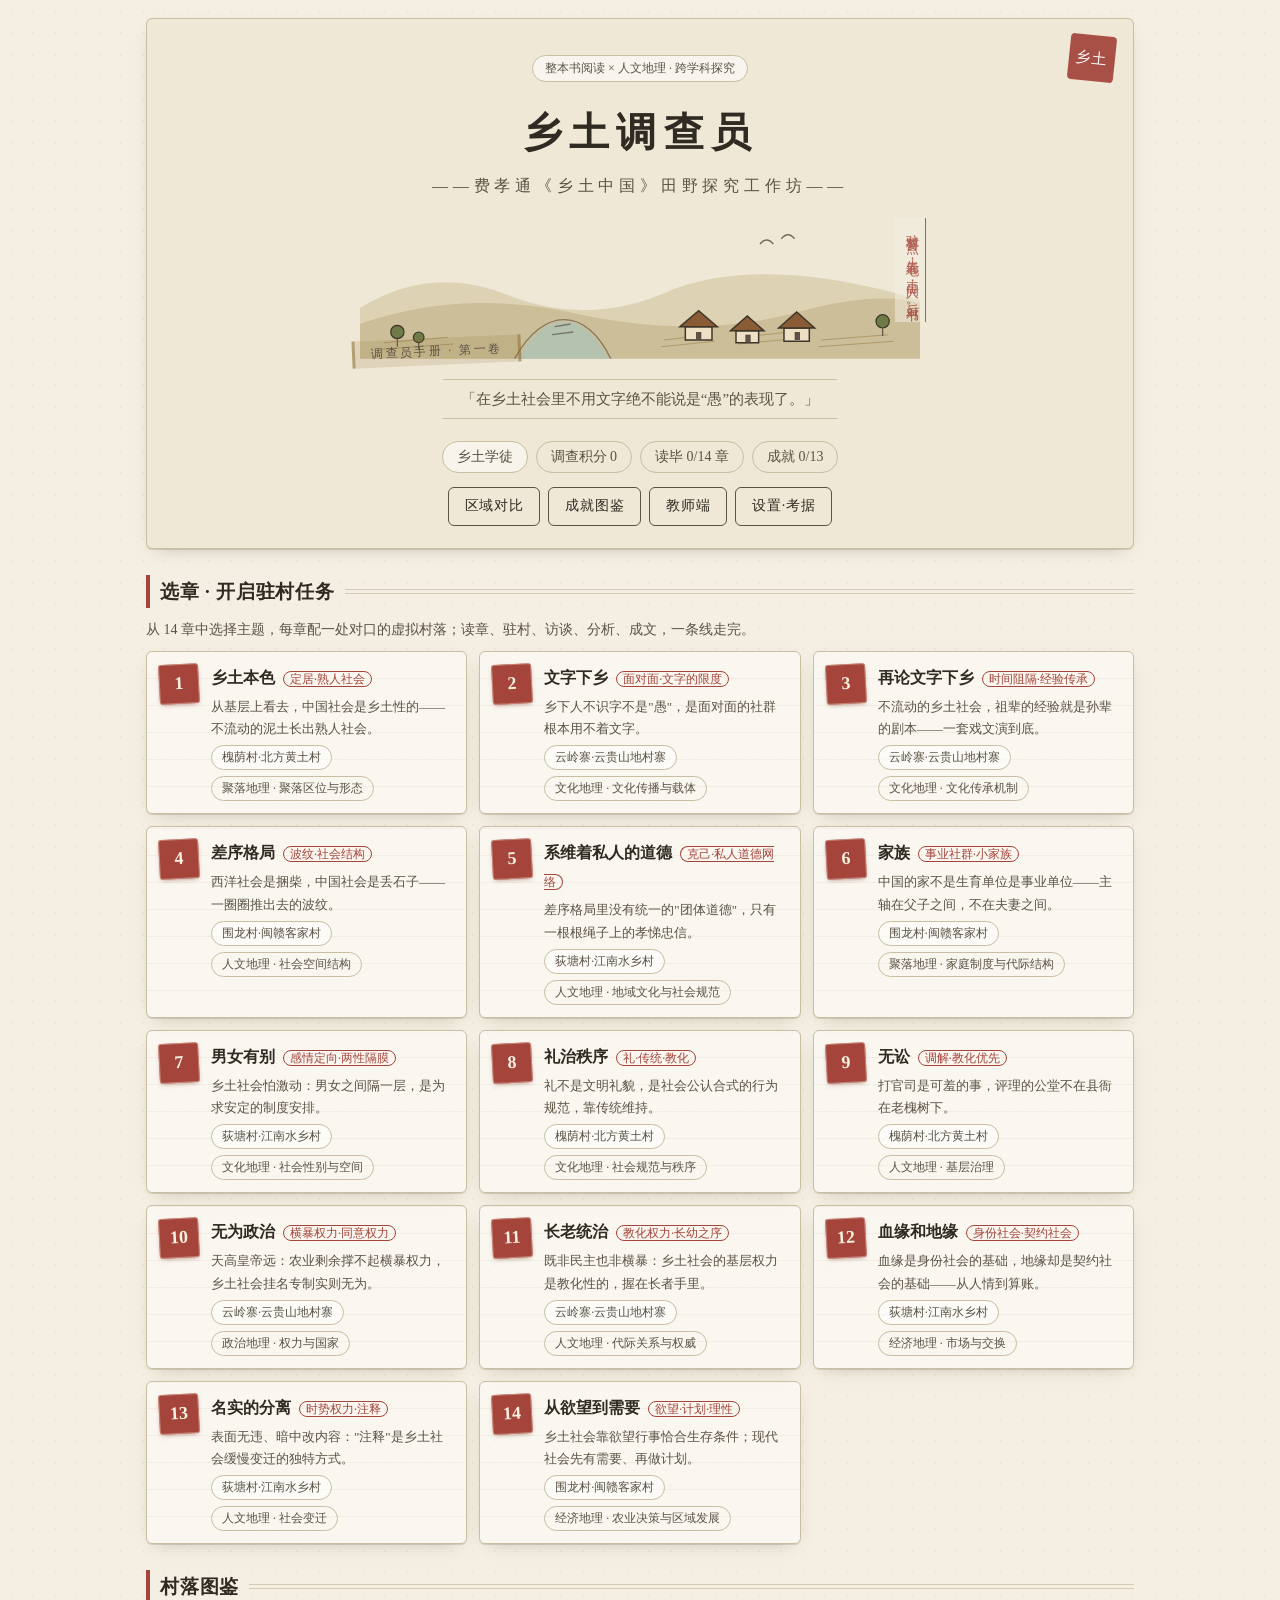
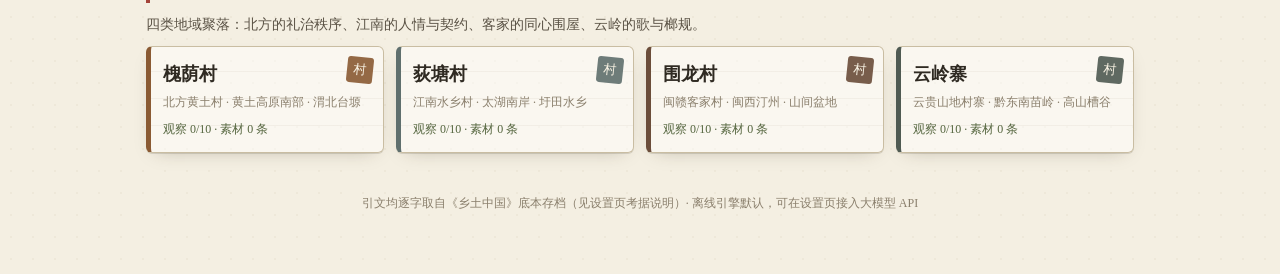
==== 手机单文件版.html @ fa2263cf "乡土调查员 v1：乡土中国田野探究工作坊（离线引擎+四村SVG+批注/导出/单文件版）" ====
<!DOCTYPE html>
<html lang="zh-CN">
<head>
  <meta charset="UTF-8"/>
  <meta name="viewport" content="width=device-width, initial-scale=1.0"/>
  <!-- 手机单文件版：由 tools/build-single.mjs 自动生成，请勿手改；改 js/css 后重新构建 -->
<title>乡土调查员 · 《乡土中国》田野探究工作坊</title>
  <meta name="description" content="以费孝通《乡土中国》整本书阅读为载体的跨学科人文地理探究平台：选章—驻村—访谈—空间语义分析—考察报告，离线引擎默认，可选接入大模型 API。"/>
  <style>
/* 乡土调查员 · 纸墨手记风（宣纸底 / 墨字 / 朱砂印；无渐变无 emoji） */
:root {
  --paper: #f4efe2;
  --paper-2: #efe8d6;
  --ink: #2f2a22;
  --ink-2: #5a5245;
  --ink-3: #8a7f6c;
  --line: #c9bda2;
  --cinnabar: #a4443a;
  --cinnabar-2: #8c4a3c;
  --green: #55663f;
  --gold: #8a6d2f;
  --shadow: 0 1px 0 rgba(90, 82, 69, .18), 0 6px 18px -10px rgba(60, 50, 30, .35);
  --radius: 6px;
}
* { box-sizing: border-box; }
html { -webkit-text-size-adjust: 100%; }
body {
  margin: 0; background: var(--paper);
  color: var(--ink);
  font-family: "Noto Serif SC", "Source Han Serif SC", "SimSun", "Songti SC", serif;
  line-height: 1.75;
  background-image: radial-gradient(rgba(120, 100, 60, .05) 1px, transparent 1px);
  background-size: 22px 22px;
}
#app { max-width: 1020px; margin: 0 auto; padding: 18px 16px 60px; }
a { color: var(--cinnabar); text-decoration: none; }
a:hover { text-decoration: underline; }
h1, h2, h3 { font-weight: 700; letter-spacing: .04em; }
h1 { font-size: 26px; margin: 10px 0 6px; }
h2 { font-size: 19px; margin: 26px 0 10px; padding-left: 10px; border-left: 4px solid var(--cinnabar); }
h3 { font-size: 16px; margin: 8px 0; }
p { margin: 8px 0; }
.empty { color: var(--ink-3); padding: 26px 0; text-align: center; border: 1px dashed var(--line); border-radius: var(--radius); }
.hint { color: var(--ink-3); font-size: 13px; }

/* 首页 hero */
.hero { text-align: center; padding: 34px 12px 22px; border: 1px solid var(--line); border-radius: var(--radius); background: var(--paper-2); position: relative; box-shadow: var(--shadow); }
.hero::after { content: "乡土"; position: absolute; right: 18px; top: 16px; width: 46px; height: 46px; line-height: 46px; text-align: center; color: #fff; background: var(--cinnabar); border-radius: 4px; font-size: 15px; letter-spacing: 2px; opacity: .92; transform: rotate(6deg); }
.hero-badge { display: inline-block; border: 1px solid var(--line); background: #fff9; padding: 2px 12px; border-radius: 999px; font-size: 12px; color: var(--ink-2); margin-bottom: 10px; }
.hero h1 { font-size: 40px; margin: 6px 0 0; letter-spacing: .18em; }
.hero-sub { color: var(--ink-2); letter-spacing: .3em; margin: 4px 0 12px; }
.hero-saying { font-size: 15px; color: var(--ink-2); border-top: 1px solid var(--line); border-bottom: 1px solid var(--line); display: inline-block; padding: 6px 18px; margin: 6px 0 14px; }
.hero-stat { display: flex; gap: 8px; justify-content: center; flex-wrap: wrap; margin: 8px 0 14px; }
.hero-nav { display: flex; gap: 8px; justify-content: center; flex-wrap: wrap; }

/* chips 与按钮 */
.chip { display: inline-block; border: 1px solid var(--line); background: #fff8; border-radius: 999px; padding: 1px 10px; font-size: 12px; color: var(--ink-2); }
.chip.big { font-size: 14px; padding: 3px 14px; }
.chip.ok { border-color: var(--green); color: var(--green); }
.chip.bad { border-color: var(--cinnabar); color: var(--cinnabar); }
.chip.ghost { background: transparent; }
.chip.sm { font-size: 11px; padding: 0 8px; }
.btn { display: inline-block; border: 1px solid var(--ink-2); background: var(--paper-2); color: var(--ink); border-radius: var(--radius); padding: 6px 16px; font-size: 14px; cursor: pointer; font-family: inherit; letter-spacing: .05em; }
.btn:hover { background: #fff; text-decoration: none; }
.btn.primary { background: var(--cinnabar); border-color: var(--cinnabar); color: #fff; }
.btn.primary:hover { background: #93372e; }
.btn.ghost { background: transparent; }
.btn.sm { padding: 2px 10px; font-size: 12px; }
.btn:disabled { opacity: .5; cursor: not-allowed; }

/* 章节/村落卡 */
.sec-sub { color: var(--ink-2); font-size: 14px; margin-top: 0; }
.chgrid { display: grid; grid-template-columns: repeat(auto-fill, minmax(280px, 1fr)); gap: 12px; }
.chcard { display: flex; gap: 12px; border: 1px solid var(--line); background: #fff7; border-radius: var(--radius); padding: 12px; color: inherit; box-shadow: var(--shadow); }
.chcard:hover { background: #fff; text-decoration: none; }
.chcard.read { background: var(--paper-2); }
.chno { flex: 0 0 auto; width: 40px; height: 40px; border: 1px solid var(--cinnabar); color: var(--cinnabar); border-radius: 4px; display: flex; align-items: center; justify-content: center; font-size: 18px; }
.chbody { min-width: 0; }
.chtitle { font-weight: 700; font-size: 16px; }
.chtheme { font-size: 12px; color: var(--cinnabar); border: 1px solid var(--cinnabar); padding: 0 6px; border-radius: 999px; margin-left: 4px; font-weight: 400; }
.chblurb { font-size: 13px; color: var(--ink-2); margin: 4px 0; }
.chmeta { display: flex; gap: 6px; flex-wrap: wrap; }
.vilgrid { display: grid; grid-template-columns: repeat(auto-fill, minmax(220px, 1fr)); gap: 12px; }
.vilcard { border: 1px solid var(--line); border-radius: var(--radius); padding: 12px; color: inherit; background: #fff7; box-shadow: var(--shadow); }
.vilcard:hover { background: #fff; text-decoration: none; }
.vilname { font-size: 18px; font-weight: 700; }
.viltype { font-size: 12px; color: var(--ink-3); margin: 2px 0 6px; }
.vilprog { font-size: 12px; color: var(--green); }

/* 章节详情 */
.crumb { margin: 8px 0; font-size: 13px; }
.geo-chip { color: var(--gold); font-size: 13px; margin: 0; }
.concgrid { display: grid; grid-template-columns: repeat(auto-fill, minmax(240px, 1fr)); gap: 10px; }
.conc { border: 1px solid var(--line); border-left: 4px solid var(--gold); border-radius: var(--radius); padding: 10px 12px; background: #fff7; }
.conc-name { font-weight: 700; }
.conc-def { font-size: 13px; color: var(--ink-2); }
.excerpt { margin: 12px 0; padding: 12px 14px; border: 1px solid var(--line); border-left: 4px solid var(--cinnabar); background: #fff9; border-radius: var(--radius); }
.extag { display: inline-block; font-size: 11px; color: #fff; background: var(--cinnabar); border-radius: 3px; padding: 0 6px; margin-right: 8px; vertical-align: 2px; }
.tasks { padding-left: 20px; }
.tasks .hint { margin-left: 6px; }
.action-row { display: flex; gap: 10px; align-items: center; flex-wrap: wrap; margin-top: 10px; }

/* 村落 */
.tabs { display: flex; gap: 4px; flex-wrap: wrap; border-bottom: 2px solid var(--line); margin: 14px 0; }
.tabs a { padding: 6px 14px; color: var(--ink-2); border: 1px solid transparent; border-bottom: none; border-radius: 6px 6px 0 0; }
.tabs a.on { background: var(--paper-2); border-color: var(--line); color: var(--ink); font-weight: 700; }
.progress-chips { display: flex; gap: 6px; flex-wrap: wrap; margin: 6px 0; }
.gtab, .atab, .ctab { width: 100%; border-collapse: collapse; font-size: 14px; background: #fff7; }
.gtab th, .atab th, .ctab th, .gtab td, .atab td, .ctab td { border: 1px solid var(--line); padding: 6px 10px; text-align: left; vertical-align: top; }
.gtab th, .atab th, .ctab th { background: var(--paper-2); width: 130px; white-space: nowrap; }
.vmap { width: 100%; max-width: 640px; display: block; margin: 0 auto; border: 1px solid var(--line); border-radius: var(--radius); background: #fff7; box-shadow: var(--shadow); }
.npcgrid { display: grid; grid-template-columns: repeat(auto-fill, minmax(200px, 1fr)); gap: 10px; }
.npccard { border: 1px solid var(--line); border-radius: var(--radius); padding: 10px; background: #fff7; }
.npc-name { font-weight: 700; font-size: 16px; }
.npc-role { color: var(--cinnabar); font-size: 12px; margin: 2px 0 6px; }
.npc-knows { font-size: 12px; color: var(--ink-2); margin-bottom: 8px; }
.findlist .find { border: 1px dashed var(--line); border-radius: var(--radius); padding: 8px 12px; margin: 6px 0; color: var(--ink-3); }
.findlist .find.on { border: 1px solid var(--gold); color: var(--ink); background: #fff9; }
.findlist .find.on b { color: var(--gold); }

/* 地图观察 */
.mapwrap { display: grid; grid-template-columns: minmax(0, 1.6fr) minmax(0, 1fr); gap: 14px; align-items: start; }
@media (max-width: 760px) { .mapwrap { grid-template-columns: 1fr; } }
.sidepanel { border: 1px solid var(--line); border-radius: var(--radius); background: #fff7; padding: 12px; min-height: 200px; box-shadow: var(--shadow); }
.fnote { color: var(--ink-2); font-size: 14px; }
.ask { margin: 10px 0 4px; font-size: 14px; }
.opts { display: flex; flex-direction: column; gap: 6px; margin: 8px 0; }
.opt { font-size: 14px; }
.ask-result { margin-top: 8px; padding: 8px 10px; border-radius: var(--radius); font-size: 13px; }
.ask-result.ok { border: 1px solid var(--green); color: var(--green); background: #f2f5ea; }
.ask-result.bad { border: 1px solid var(--cinnabar); color: var(--cinnabar-2); background: #f7ece7; }
.okline { color: var(--green); font-size: 13px; }
.badline { color: var(--cinnabar-2); font-size: 13px; }
.taggrid, .tagrow { display: flex; flex-wrap: wrap; gap: 8px; }
.tagpick { border: 1px solid var(--line); border-radius: 999px; padding: 3px 10px; font-size: 13px; background: #fff8; cursor: pointer; }
.tagpick.sm { font-size: 12px; padding: 2px 8px; }
.tagpick input { vertical-align: -2px; }
.tagfrom { color: var(--ink-3); font-size: 11px; margin-left: 4px; }
svg .fm { cursor: pointer; outline: none; }
svg .fm:focus text, svg .fm:hover text { fill: var(--cinnabar); }
svg .fm.seen > g { opacity: .95; }
svg .fm.seen text { fill: var(--green); }
svg .fm.seen > g:first-child { filter: none; }
svg .fm.seen circle:first-child, svg .fm.seen rect:first-child { stroke: var(--green); }

/* 访谈 */
.npctabs { display: flex; gap: 6px; flex-wrap: wrap; margin: 8px 0 12px; }
.npctab { border: 1px solid var(--line); background: #fff8; border-radius: var(--radius); padding: 6px 12px; cursor: pointer; font-family: inherit; font-size: 14px; }
.npctab span { display: block; font-size: 11px; color: var(--ink-3); }
.npctab.on { border-color: var(--cinnabar); background: var(--paper-2); box-shadow: var(--shadow); }
.modebadge { font-size: 12px; color: var(--ink-3); margin: 0; }
.chatwrap { border: 1px solid var(--line); border-radius: var(--radius); background: #fff9; box-shadow: var(--shadow); }
.chatlog { height: 340px; overflow-y: auto; padding: 14px; display: flex; flex-direction: column; gap: 10px; }
.bub { max-width: 86%; }
.bub .bub-text { padding: 10px 14px; border-radius: 10px; font-size: 15px; white-space: pre-wrap; }
.bub.me { align-self: flex-end; }
.bub.me .bub-text { background: var(--cinnabar); color: #fff; border-bottom-right-radius: 2px; }
.bub.npc { align-self: flex-start; }
.bub.npc .bub-text { background: var(--paper-2); border: 1px solid var(--line); border-bottom-left-radius: 2px; }
.bub-sub { font-size: 11px; color: var(--ink-3); margin-top: 2px; }
.ansmeta { display: flex; gap: 6px; flex-wrap: wrap; align-items: center; margin-top: 8px; }
.chatbar { display: flex; gap: 8px; padding: 10px; border-top: 1px solid var(--line); }
.chatbar input { flex: 1; border: 1px solid var(--line); border-radius: var(--radius); padding: 8px 12px; font-family: inherit; font-size: 15px; background: #fff; }
.mat { border: 1px solid var(--line); border-radius: var(--radius); padding: 8px 12px; margin: 8px 0; background: #fff7; }
.mat-meta { font-size: 12px; color: var(--ink-2); display: flex; gap: 8px; align-items: center; flex-wrap: wrap; }
.mat-text { font-size: 14px; margin-top: 4px; }

/* 分析 */
.score-ring { display: inline-flex; align-items: baseline; border: 2px solid var(--cinnabar); color: var(--cinnabar); border-radius: 50%; width: 72px; height: 72px; align-items: center; justify-content: center; font-size: 22px; }
.score-ring small { font-size: 12px; margin-left: 2px; }
.atab tr.ok td { background: #f2f5ea; }
.atab td i { color: var(--ink-3); }
.atab td:nth-child(4) { font-weight: 700; }

/* 报告 */
textarea#report-text { width: 100%; border: 1px solid var(--line); border-radius: var(--radius); padding: 12px; font-family: inherit; font-size: 14px; line-height: 1.8; background: #fff9; }
.gradebox { border: 1px solid var(--gold); border-radius: var(--radius); background: #fff9; padding: 12px 16px; margin-top: 12px; }
.grade-score { font-size: 18px; color: var(--gold); font-weight: 700; }
.reportpre { white-space: pre-wrap; font-family: inherit; border: 1px dashed var(--line); padding: 12px; border-radius: var(--radius); background: #fff9; max-height: 320px; overflow: auto; }
.demo-note { border: 1px dashed var(--gold); color: var(--gold); background: #fff9; padding: 8px 12px; border-radius: var(--radius); font-size: 13px; }

/* 教师端 */
.kpis { display: grid; grid-template-columns: repeat(auto-fill, minmax(150px, 1fr)); gap: 10px; margin: 10px 0; }
.kpi { border: 1px solid var(--line); border-radius: var(--radius); padding: 10px; text-align: center; background: #fff7; }
.kpi b { font-size: 24px; color: var(--cinnabar); display: block; }
.kpi span { font-size: 12px; color: var(--ink-2); }
.atab td.mis { font-size: 12px; color: var(--ink-2); max-width: 280px; }
.formrow { display: flex; gap: 10px; align-items: center; margin: 8px 0; }
.formrow label { flex: 0 0 84px; font-size: 14px; color: var(--ink-2); }
.formrow select, .formrow input { flex: 1; border: 1px solid var(--line); border-radius: var(--radius); padding: 7px 10px; font-family: inherit; background: #fff; max-width: 460px; }
.task, .review { border: 1px solid var(--line); border-radius: var(--radius); background: #fff7; padding: 12px 16px; margin: 10px 0; box-shadow: var(--shadow); }
.review-head { margin-bottom: 6px; }
.verdict-in { flex: 1; border: 1px solid var(--line); border-radius: var(--radius); padding: 6px 10px; font-family: inherit; min-width: 200px; }

/* 成就 */
.lvlbar { height: 14px; border: 1px solid var(--line); border-radius: 999px; background: #fff8; overflow: hidden; }
.lvl-fill { height: 100%; background: var(--cinnabar); }
.achgrid { display: grid; grid-template-columns: repeat(auto-fill, minmax(200px, 1fr)); gap: 10px; }
.ach { border: 1px solid var(--line); border-radius: var(--radius); padding: 10px 14px; color: var(--ink-3); background: #fff5; }
.ach.on { border-color: var(--gold); color: var(--ink); background: #fff9; box-shadow: var(--shadow); }
.ach-name { font-weight: 700; }
.ach.on .ach-name { color: var(--gold); }
.ach-desc { font-size: 12px; }

/* 设置 */
.promptcard { border: 1px solid var(--line); border-radius: var(--radius); background: #fff7; padding: 12px 16px; margin: 10px 0; }
.prompt-head { display: flex; justify-content: space-between; align-items: center; gap: 10px; }
.promptpre { white-space: pre-wrap; font-family: "FangSong", "STFangsong", serif; font-size: 13px; border: 1px dashed var(--line); border-radius: var(--radius); padding: 10px; max-height: 220px; overflow: auto; background: #fff9; }
.foot { text-align: center; color: var(--ink-3); font-size: 12px; margin-top: 40px; }

/* toast */
.toast { position: fixed; left: 50%; bottom: 30px; transform: translateX(-50%) translateY(20px); background: var(--ink); color: var(--paper); padding: 8px 20px; border-radius: 999px; font-size: 14px; opacity: 0; transition: all .3s; z-index: 99; pointer-events: none; max-width: 90vw; }
.toast.on { opacity: .95; transform: translateX(-50%) translateY(0); }

@media print { .toast, .btn { display: none; } }


/* ============================================================
 * 质感升级层（夜跑阶段A）：手绘田野手账风
 * ============================================================ */

/* hero 场景插画与手账元素 */
.hero-scenewrap { position: relative; margin: 10px auto 4px; max-width: 560px; }
.heroscene { width: 100%; display: block; filter: sepia(.08); }
.hero-anno {
  position: absolute; right: -6px; top: 6px;
  font-family: "Kaiti SC", "KaiTi", "STKaiti", serif;
  color: var(--cinnabar); font-size: 13px; line-height: 1.4;
  writing-mode: vertical-rl; letter-spacing: .18em;
  border-right: 1px solid var(--cinnabar);
  padding: 6px 4px 6px 8px; opacity: .85;
  background: rgba(244, 239, 226, .6);
}
.tapenote {
  position: absolute; left: -8px; bottom: -6px;
  background: rgba(138, 109, 47, .16);
  border-left: 3px solid rgba(138, 109, 47, .5);
  border-right: 3px solid rgba(138, 109, 47, .5);
  color: var(--ink-2); font-size: 12px; padding: 3px 16px;
  transform: rotate(-2.5deg); letter-spacing: .2em;
}
.hero-saying { margin-top: 16px; }

/* 章节卡：纸纹 + 印章 + 微动效 */
.chcard {
  position: relative; overflow: hidden;
  background-image: repeating-linear-gradient(0deg, transparent 0 26px, rgba(120, 100, 60, .06) 26px 27px);
  transition: transform .18s ease, box-shadow .18s ease, background .18s ease;
}
.chcard:hover { transform: translateY(-3px); box-shadow: 0 2px 0 rgba(90, 82, 69, .18), 0 14px 26px -12px rgba(60, 50, 30, .45); text-decoration: none; }
.chcard:hover .chno { transform: rotate(-2deg) scale(1.06); }
.chno {
  background: var(--cinnabar); color: #f7f1e1;
  border: none; border-radius: 3px;
  box-shadow: inset 0 0 0 1px rgba(255, 245, 225, .35), 0 2px 5px -2px rgba(120, 40, 30, .6);
  transform: rotate(-3deg);
  transition: transform .18s ease;
  font-weight: 700;
}
.stamp-read {
  position: absolute; top: 8px; right: 10px;
  border: 2px solid var(--green); color: var(--green);
  padding: 0 7px; font-size: 12px; letter-spacing: .3em;
  transform: rotate(7deg); border-radius: 3px;
  background: rgba(255, 255, 255, .4); opacity: .9;
  font-weight: 700;
}

/* 村落卡：脊色 + 悬停 */
.vilcard { position: relative; border-left: 5px solid var(--spine, #7a5a38); background-image: repeating-linear-gradient(0deg, transparent 0 26px, rgba(120, 100, 60, .06) 26px 27px); transition: transform .18s ease, box-shadow .18s ease; }
.vilcard:hover { transform: translateY(-3px); box-shadow: 0 2px 0 rgba(90, 82, 69, .18), 0 14px 26px -12px rgba(60, 50, 30, .45); text-decoration: none; }
.vilcard::after {
  content: "村"; position: absolute; right: 10px; top: 10px;
  width: 26px; height: 26px; line-height: 26px; text-align: center;
  background: var(--spine, #7a5a38); color: #f7f1e1;
  border-radius: 3px; font-size: 13px; transform: rotate(6deg);
  opacity: .9;
}

/* 按钮微动效 */
.btn { transition: transform .15s ease, box-shadow .15s ease, background .15s ease; }
.btn.primary:hover { transform: translateY(-1px); box-shadow: 0 6px 14px -8px rgba(140, 40, 30, .7); }

/* 地图图例（HTML，随图渲染） */
.maplegend { display: flex; flex-wrap: wrap; gap: 6px 14px; justify-content: center; margin: 8px auto 0; max-width: 640px; font-size: 12px; color: var(--ink-2); }
.maplegend .lg { display: inline-flex; align-items: center; gap: 5px; }
.maplegend .lg i { width: 12px; height: 12px; border-radius: 2px; border: 1px solid #3d3428; display: inline-block; }

/* 标题手账感：双线尾饰 */
.sec h2 { display: flex; align-items: center; gap: 10px; }
.sec h2::after { content: ""; flex: 1; border-top: 1px solid var(--line); border-bottom: 1px solid var(--line); height: 3px; opacity: .7; }

/* 表格斑马纹 */
.atab tr:nth-child(even) td, .ctab tr:nth-child(even) td, .gtab tr:nth-child(even) td { background: rgba(255, 255, 255, .5); }

/* ============================================================
 * 移动端适配（≤760px）
 * ============================================================ */
@media (max-width: 760px) {
  #app { padding: 12px 10px 50px; }
  h1 { font-size: 21px; }
  .hero { padding: 24px 10px 18px; }
  .hero h1 { font-size: 30px; letter-spacing: .12em; }
  .hero::after { width: 36px; height: 36px; line-height: 36px; font-size: 12px; right: 10px; top: 10px; }
  .hero-anno { font-size: 11px; right: -2px; }
  .tabs { overflow-x: auto; -webkit-overflow-scrolling: touch; flex-wrap: nowrap; }
  .tabs a { white-space: nowrap; flex: 0 0 auto; }
  .gtab, .atab, .ctab { display: block; overflow-x: auto; white-space: nowrap; }
  .chatlog { height: 300px; padding: 10px; }
  .bub { max-width: 94%; }
  .score-ring { width: 60px; height: 60px; font-size: 18px; }
  .hero-nav { gap: 6px; }
  .btn { padding: 6px 12px; font-size: 13px; }
  .review .action-row { flex-direction: column; align-items: stretch; }
  .verdict-in { min-width: 0; }
  .kpi b { font-size: 20px; }
  .reportpre { max-height: 220px; }
}


/* ============================================================
 * 批注框与打印样式（夜跑阶段C · 方向一/方向六）
 * ============================================================ */
.notebox { margin-top: 10px; border-top: 1px dashed var(--line); padding-top: 6px; }
.notebox summary { font-size: 12px; color: var(--gold); cursor: pointer; user-select: none; }
.notebox .note-text {
  width: 100%; min-height: 64px; margin-top: 6px;
  border: 1px solid var(--line); border-radius: var(--radius);
  padding: 8px 10px; font-family: "Kaiti SC", "KaiTi", "STFangsong", serif;
  font-size: 14px; line-height: 1.7; background: #fffdf6; color: var(--ink);
  resize: vertical;
}
details.notebox { margin: 8px 0 0; }

/* 打印：只输出 #print-sheet */
#print-sheet { display: none; }
@media print {
  body * { visibility: hidden !important; }
  #print-sheet, #print-sheet * { visibility: visible !important; }
  #print-sheet {
    display: block !important; position: absolute; inset: 0 auto auto 0;
    width: 100%; background: #fff; color: #111; padding: 24px;
  }
  #print-sheet h1 { font-size: 16pt; margin: 0 0 12px; border-bottom: 2px solid #333; padding-bottom: 6px; }
  #print-sheet .ps-line {
    white-space: pre-wrap; font-family: "Noto Serif SC", "SimSun", serif;
    font-size: 12pt; line-height: 1.8; margin: 0 0 4px;
    border: none; background: none; padding: 0;
  }
  .toast, .btn { display: none !important; }
}

</style>
</head>
<body>
  <div id="app"><noscript>本站需要启用 JavaScript。</noscript></div>
  <script>
/* ============================================================
 * 《乡土中国》数据层：14 章 × (导读 / 核心概念 / 原文节选 / 探究任务)
 * 纪律：excerpts.text 必须逐字摘自 资料/底本合并/gx_*.txt（国学导航底本），
 *       test/test.js 对每条节选做底本子串回归，失配即红。
 * 节选标签 tag：a=开篇立论 b=经典喻证 c=空间/地理关联 d=结论句
 * ============================================================ */
(function (global) {
  'use strict';

  const CHAPTERS = [
    {
      id: 'c01', no: 1, title: '乡土本色', theme: '定居·熟人社会', village: 'v1',
      geo: '聚落地理 · 聚落区位与形态',
      blurb: '从基层上看去，中国社会是乡土性的——不流动的泥土长出熟人社会。',
      guide: '全书开篇立论。"土气"不是贬义，而是"半身插入土里"的不流动：种地的人搬不动地，于是聚村而居、生于斯死于斯，长出一个没有陌生人的"熟悉"社会。本章是全部后续概念的地基——先记住"不流动"三个字。',
      concepts: [
        { id: 'c01a', name: '土气', def: '直接取资于土地、搬不动地的不流动状态，是乡土社会的底色。' },
        { id: 'c01b', name: '聚村而居', def: '小农经营、水利合作、安全保卫、土地继承四因造成的中国农民聚居形态。' },
        { id: 'c01c', name: '熟人社会', def: '生于斯、死于斯，每个孩子都在人家眼中看着长大的"熟悉"社会。' }
      ],
      excerpts: [
        { tag: 'a', text: '从基层上看去，中国社会是乡土性的。' },
        { tag: 'b', text: '农业和游牧或工业不同，它是直接取资于土地的。游牧的人可以逐水草而居，飘忽无定；做工业的人可以择地而居，迁移无碍；而种地的人却搬不动地，长在土里的庄稼行动不得，侍候庄稼的老农也因之象是半身插入了土里，土气是因为不流动而发生的。' },
        { tag: 'c', text: '中国农民聚村而居的原因大致说来有下列几点：一、每家所耕的面积小，所谓小农经营，所以聚在一起住，住宅和农场不会距离得过分远。二、需要水利的地方，他们有合作的需要，在一起住，合作起来比较方便。三、为了安全，人多了容易保卫。四、土地平等继承的原则下，兄弟分别继承祖上的遗业，使人口在一地方一代一代的积起来，成为相当大的村落。' },
        { tag: 'd', text: '乡土社会在地方性的限制下成了生于斯、死于斯的社会。常态的生活是终老是乡。假如在一个村子里的人都是这样的话，在人和人的关系上也就发生了一种特色，每个孩子都是在人家眼中看着长大的，在孩子眼里周围的人也是从小就看惯的。这是一个“熟悉”的社会，没有陌生人的社会。' },
        { tag: 'd', text: '“我们大家是熟人，打个招呼就是了，还用得着多说么？”——这一类的话已经成了我们现代社会的阻碍。现代社会是个陌生人组成的社会，各人不知道各人的底细，所以得讲个明白；还要怕口说无凭，画个押，签个字。这样才发生法律。在乡土社会中法律是无从发生的。“这不是见外了么？”乡土社会里从熟悉得到信任。' }
      ],
      tasks: [
        { q: '对照"聚村而居"的四条原因，在本村地图上各找一处空间证据（如：住宅紧挨农田＝小农经营）。', hint: '空间观察页可点要素取证。' },
        { q: '问两位村民：哪些事"打个招呼就是了"，哪些事非立字据不可？把回答记进素材库。', hint: '访谈页有素材自动标注。' }
      ]
    },
    {
      id: 'c02', no: 2, title: '文字下乡', theme: '面对面·文字的限度', village: 'v4',
      geo: '文化地理 · 文化传播与载体',
      blurb: '乡下人不识字不是"愚"，是面对面的社群根本用不着文字。',
      guide: '费孝通先拆"愚"字：城里孩子捉蚱蜢捉不过乡下孩子，可见不是智力问题，是"有没有机会学"的问题。再立一个反常识结论——乡土社会是面对面的社群，连语言都是不得已的工具，何况文字。观察你驻的村：哪里"必须写字"？',
      concepts: [
        { id: 'c02a', name: '愚非智力问题', def: '识字不识字并非愚不愚的标准，智力是学习的能力，乡下人缺的是机会与需要。' },
        { id: 'c02b', name: '面对面的社群', def: '生活上互相合作的人天天见面，可用声气辨人，直接接触无需文字传情。' },
        { id: 'c02c', name: '文字的限度', def: '文字是间接的象征工具，面对面时不但多余，还可能词不达意引起误会。' }
      ],
      excerpts: [
        { tag: 'a', text: '乡下人在城里人眼睛里是“愚”的。' },
        { tag: 'b', text: '智力是学习的能力。如果一个人没有机会学习，不论他有没有学习的能力还是学不到什么的。' },
        { tag: 'c', text: '他们生活上互相合作的人都是天天见面的。在社会学上我们称之作Facetofacegroup，直译起来是面对面的社群。' },
        { tag: 'b', text: '文字发生之初是“结绳记事”，需要结绳来记事是为了在空间和时间中人和人的接触发生了阻碍。' },
        { tag: 'd', text: '这样说来，在乡土社会里不用文字绝不能说是“愚”的表现了。面对面的往来是直接接触，为什么舍此比较完善的语言而采取文字呢？' },
        { tag: 'd', text: '语言本是用声音来表达的象征体系。' }
      ],
      tasks: [
        { q: '访谈识字与不识字的村民各一位：一生中哪些场合"非用字不可"（地契、红白帖、账目）？', hint: '把两人的差别记进素材库。' },
        { q: '在村里找三处"必须写字"的地方（村务栏、种子袋、门联），拍照式记录进报告。', hint: '报告页可引用素材。' }
      ]
    },
    {
      id: 'c03', no: 3, title: '再论文字下乡', theme: '时间阻隔·经验传承', village: 'v4',
      geo: '文化地理 · 文化传承机制',
      blurb: '不流动的乡土社会，祖辈的经验就是孙辈的剧本——一套戏文演到底。',
      guide: '上章拆空间阻隔，这章拆时间阻隔：个人的今昔之隔靠记忆，社会的世代之隔靠象征体系。乡土社会世代黏着、反复重演"同一套戏文"，经验只需保存无需累积——所以"词"不能少，"文字"却可有可无。去村里验证：年轻人会不会说老话？',
      concepts: [
        { id: 'c03a', name: '时间阻隔', def: '个人的今昔之隔与社会的世代之隔，都要靠象征体系搭桥。' },
        { id: 'c03b', name: '记忆桥梁', def: '词是最主要的桥梁，人的当前是靠记忆保留下来的"过去"的累积。' },
        { id: 'c03c', name: '一套戏文', def: '历世不移的社会里，经验同一方式反复重演，只需保存不必累积。' }
      ],
      excerpts: [
        { tag: 'a', text: '所谓时间上的阻隔有两方面，一方面是个人的今昔之隔，一方面是社会的世代之隔。' },
        { tag: 'b', text: '人的当前是整个靠记忆所保留下来的“过去”的累积。' },
        { tag: 'b', text: '在这关联中，词是最主要的桥梁。' },
        { tag: 'd', text: '一切文化中不能没有“词”，可是不一定有“文字”。我这样说是因为我想说明的乡土社会，大体上，是没有“文字”的社会。' },
        { tag: 'c', text: '同一戏台上演着同一的戏，这个班子里演员所需要记得的，也只有一套戏文。' }
      ],
      tasks: [
        { q: '请最年长与最年轻的村民各讲一件农活的学法（插秧、嫁接、看云识天气），验证"同一套戏文"。', hint: '访谈页分别找老农与返乡青年。' },
        { q: '收集本村"老话"三条，问年轻人还懂不懂——记录传承的断与不断。', hint: '可请教书先生解读。' }
      ]
    },
    {
      id: 'c04', no: 4, title: '差序格局', theme: '波纹·社会结构', village: 'v3',
      geo: '人文地理 · 社会空间结构',
      blurb: '西洋社会是捆柴，中国社会是丢石子——一圈圈推出去的波纹。',
      guide: '全书最著名的概念。西洋团体格局像捆柴，界限分明；中国乡土社会像石子入水，以己为中心推出一圈圈波纹，愈推愈远、愈推愈薄。亲属如此，地缘也如此——街坊的范围依着中心势力厚薄而定。客家围屋的同心圆，就是这格局的立体模型。',
      concepts: [
        { id: 'c04a', name: '差序格局', def: '以己为中心、像石子投水推出波纹的社会结构，愈推愈远也愈推愈薄。' },
        { id: 'c04b', name: '团体格局', def: '西洋社会像田里捆柴，团体界限分明，成员对团体的关系相同。' },
        { id: 'c04c', name: '攀关系讲交情', def: '差序格局中伸缩自如的圈子：有势力人家街坊遍及全村，穷苦人家只有比邻两三家。' }
      ],
      excerpts: [
        { tag: 'a', text: '在乡村工作者看来，中国乡下老最大的毛病是“私”。' },
        { tag: 'b', text: '西洋的社会有些象我们在田里捆柴，几根稻草束成一把，几把束成一扎，几扎束成一捆，几捆束成一挑。' },
        { tag: 'b', text: '我们的格局不是一捆一捆扎清楚的柴，而是好象把一块石头丢在水面上所发生的一圈圈推出去的波纹。每个人都是他社会影响所推出去的圈子的中心。被圈子的波纹所推及的就发生联系。' },
        { tag: 'd', text: '在西洋社会里争的是权利，而在我们却是攀关系、讲交情。' },
        { tag: 'd', text: '伦是什么呢？我的解释就是从自己推出去的和自己发生社会关系的那一群人里所发生的一轮轮波纹的差序。' }
      ],
      tasks: [
        { q: '给自家画一张"波纹图"：最里圈、次圈、外圈各写五个人，标出每圈的"道德义务"差别。', hint: '可引用报告生成器。' },
        { q: '问一次本村红白事的"帮忙圈"：谁必须来、谁可来可不来？对照"势力厚薄定圈子"。', hint: '村长与返乡青年视角不同。' }
      ]
    },
    {
      id: 'c05', no: 5, title: '系维着私人的道德', theme: '克己·私人道德网络', village: 'v2',
      geo: '人文地理 · 地域文化与社会规范',
      blurb: '差序格局里没有统一的"团体道德"，只有一根根绳子上的孝悌忠信。',
      guide: '团体格局的道德挂在"神"与"权利"上；差序格局的道德从"己"出发，克己复礼是出发点，每根私人关系的绳子上系一种道德要素：亲子是孝弟，朋友是忠信。本章解释了为什么乡土社会"熟人的道德"压倒"公共的规则"——去问村民"什么人算好人"。',
      concepts: [
        { id: 'c05a', name: '克己复礼', def: '差序格局中道德体系的出发点，壹是皆以修身为本。' },
        { id: 'c05b', name: '私人道德要素', def: '从己推出的每根私人联系各系一种道德：亲子为孝弟，朋友为忠信。' },
        { id: 'c05c', name: '道德随格局而异', def: '道德观念的内容依该社会的格局决定，没有超乎私人关系的统一道德。' }
      ],
      excerpts: [
        { tag: 'a', text: '中国乡土社会的基层机构是一种我所谓“差序格局”，是一个“一根根私人联系所构成的网络”。' },
        { tag: 'b', text: '道德观念是在社会里生活的人自觉应当遵守社会行为规范的信念。' },
        { tag: 'd', text: '在以自己作中心的社会关系网络中，最主要的自然是“克己复礼”，“壹是皆以修身为本。”——这是差序格局中道德体系的出发点。' },
        { tag: 'b', text: '从己向外推以构成的社会范围是一根根私人联系，每根绳子被一种道德要素维持着。' },
        { tag: 'b', text: '“孝弟也者其为仁之本欤。”' }
      ],
      tasks: [
        { q: '问三位村民"什么样的人算好人"，把答案词与孝、悌、忠、信一一对照。', hint: '不同身份的村民答案会不同。' },
        { q: '观察一次帮工或换工：谁帮谁、如何回报——看道德要素如何"拉住绳子"。', hint: '老农最清楚换工规矩。' }
      ]
    },
    {
      id: 'c06', no: 6, title: '家族', theme: '事业社群·小家族', village: 'v3',
      geo: '聚落地理 · 家庭制度与代际结构',
      blurb: '中国的家不是生育单位是事业单位——主轴在父子之间，不在夫妻之间。',
      guide: '费孝通造了个新词"小家族"：中国的家沿父系单系扩大，结构上是氏族。它不限于生育，更担着政治、经济、宗教等功能——家的大小依事业大小而定。土楼里同居共灶的几百口人，就是这个事业社群的活标本。问一问：家里大事谁拍板？',
      concepts: [
        { id: 'c06a', name: '小家族', def: '中国的家沿父系单系扩大，结构上是氏族性的事业社群。' },
        { id: 'c06b', name: '事业组织', def: '家的大小依着事业的大小而决定，政治、经济、宗教等功能都可由家族担负。' },
        { id: 'c06c', name: '生育社群', def: '家庭在人类学上的基本界说：亲子所构成的、暂时的生育社群。' }
      ],
      excerpts: [
        { tag: 'a', text: '比较确当的应该称中国乡土社会基本社群作“小家族”。' },
        { tag: 'b', text: '家庭这概念在人类学上有明确的界说：这是个亲子所构成的生育社群。' },
        { tag: 'c', text: '中国的家扩大的路线是单系的，就是只包括父系这一方面' },
        { tag: 'b', text: '中国的家是一个事业组织，家的大小是依着事业的大小而决定。' },
        { tag: 'd', text: '依人类学上的说法，氏族是一个事业组织，再扩大就可以成为一个部落。' }
      ],
      tasks: [
        { q: '查本村祠堂、族田、公山的账目与分工由谁掌管，列出家族"事业清单"。', hint: '族长NPC知道全部账目。' },
        { q: '问三户人家"家里大事谁拍板"：父子主轴还是夫妻主轴？', hint: '对照"纪律排斥私情"一章。' }
      ]
    },
    {
      id: 'c07', no: 7, title: '男女有别', theme: '感情定向·两性隔膜', village: 'v2',
      geo: '文化地理 · 社会性别与空间',
      blurb: '乡土社会怕激动：男女之间隔一层，是为求安定的制度安排。',
      guide: '感情是破坏与创造的力量，激动改变关系；要稳定就靠"了解"而非"感情"。乡土社会是亚普罗式的（接受既成秩序），现代是浮士德式的（在冲突中创造）。"男女有别"于是成了制度：两性之间保持隔膜，社群靠同性组合运转。看看村里公共空间，男女各在哪片？',
      concepts: [
        { id: 'c07a', name: '感情定向', def: '个人发展感情的方向受文化规定，稳定的社会关系靠了解而非感情。' },
        { id: 'c07b', name: '亚普罗式', def: '认定宇宙有完善秩序、人安于其位维持它——乡土社会的文化模式。' },
        { id: 'c07c', name: '男女有别的隔膜', def: '两性间保持距离以避免激动，是社会为求安定作出的安排。' }
      ],
      excerpts: [
        { tag: 'a', text: '我用感情定向一词来指一个人发展他感情的方向，而这方向却受着文化的规定' },
        { tag: 'b', text: '感情的淡漠是稳定的社会关系的一种表示。' },
        { tag: 'd', text: '稳定社会关系的力量，不是感情，而是了解。' },
        { tag: 'b', text: '乡土社会是亚普罗式的，而现代社会是浮士德式的。' },
        { tag: 'c', text: '乡土社会中阻碍着共同生活的人充分了解的却是个人生理上的差别。' }
      ],
      tasks: [
        { q: '观察村里公共空间：戏坪、祠堂、田间、灶间，男女活动的分区在哪里？', hint: '绣娘与老农答案互补。' },
        { q: '问媒人或长辈：说亲的规矩有哪些"避讳"？记录进素材库。', hint: '江南村的水路社交最典型。' }
      ]
    },
    {
      id: 'c08', no: 8, title: '礼治秩序', theme: '礼·传统·教化', village: 'v1',
      geo: '文化地理 · 社会规范与秩序',
      blurb: '礼不是文明礼貌，是社会公认合式的行为规范，靠传统维持。',
      guide: '"人治"是个误称——礼治与法治的区别不在人与法，而在维持秩序的力量：法律靠国家权力，礼靠传统。传统是社会累积的经验，在变迁慢的社会里灵验有效，于是人们对它生出敬畏，"照办"成了习惯。村口老槐树下的规矩，就是活的礼治。',
      concepts: [
        { id: 'c08a', name: '礼', def: '社会公认合式的行为规范，按仪式做即是"礼"。' },
        { id: 'c08b', name: '传统', def: '社会所累积的经验，是维持礼这种规范的力量，无需有形权力机构。' },
        { id: 'c08c', name: '敬畏与灵验', def: '依照着做就有福、不依照会出毛病的信念，使传统获得主动服膺。' }
      ],
      excerpts: [
        { tag: 'a', text: '法治其实是“人依法而治”，并非没有人的因素。' },
        { tag: 'd', text: '礼是社会公认合式的行为规范。合于礼的就是说这些行为是做得对的，对是合式的意思。' },
        { tag: 'b', text: '礼和法不相同的地方是维持规范的力量。法律是靠国家的权力来推行的。“国家”是指政治的权力，在现代国家没有形成前，部落也是政治权力。而礼却不需要这有形的权力机构来维持。维持礼这种规范的是传统。' },
        { tag: 'b', text: '传统是社会所累积的经验。' },
        { tag: 'd', text: '礼是按着仪式做的意思。礼字本来是从豊从示。豊是一种祭器，示是指一种仪式。' }
      ],
      tasks: [
        { q: '找出一件"不用人罚、大家自觉照办"的老规矩，追问它是从谁那辈传下来的。', hint: '老支书能讲出规矩的来历。' },
        { q: '完整观察一次祭祖或庙会：流程、分工、忌讳各是什么？', hint: '空间观察页有祠堂要素。' }
      ]
    },
    {
      id: 'c09', no: 9, title: '无讼', theme: '调解·教化优先', village: 'v1',
      geo: '人文地理 · 基层治理',
      blurb: '打官司是可羞的事，评理的公堂不在县衙在老槐树下。',
      guide: '礼治社会假定人人知礼，打官司等于宣布有人"教化不够"。于是乡土社会发明了调解：会说话的乡绅把双方各骂一顿，"这简直是丢我们村子里脸的事！"——骂完就和解了。这是教育过程，不是判决过程。去问村里最近一次"评理"。',
      concepts: [
        { id: 'c09a', name: '无讼', def: '在礼治秩序中打官司是可羞之事，表示教化不够。' },
        { id: 'c09b', name: '调解即教化', def: '乡村调解是教育过程，由乡绅长老依"应当"教训双方，令其和解。' },
        { id: 'c09c', name: '评理', def: '调解的旧名词，主持人靠礼俗权威而非法律条文。' }
      ],
      excerpts: [
        { tag: 'a', text: '在乡土社会里，一说起“讼师”，大家会联想到“挑拨是非”之类的恶行。' },
        { tag: 'b', text: '讼师改称律师，更加大字在上；打官司改称起诉；包揽是非改称法律顾问——这套名词的改变正代表了社会性质的改变，也就是礼治社会变为法治社会。' },
        { tag: 'd', text: '一个负责地方秩序的父母官，维持礼治秩序的理想手段是教化，而不是折狱。' },
        { tag: 'b', text: '所谓礼治就是对传统规则的服膺。' },
        { tag: 'd', text: '维持礼俗的力量不在身外的权力，而是在身内的良心。' },
        { tag: 'c', text: '在乡村里所谓调解，其实是一种教育过程。' },
        { tag: 'c', text: '调解是个新名词，旧名词是评理。' }
      ],
      tasks: [
        { q: '问村里最近一次"评理"：谁主持？在哪里？怎么收场？', hint: '老槐树下听老支书讲。' },
        { q: '问近十年村里有没有人打过官司、大家怎么看——观察观念的松动。', hint: '返乡青年会给你新答案。' }
      ]
    },
    {
      id: 'c10', no: 10, title: '无为政治', theme: '横暴权力·同意权力', village: 'v4',
      geo: '政治地理 · 权力与国家',
      blurb: '天高皇帝远：农业剩余撑不起横暴权力，乡土社会挂名专制实则无为。',
      guide: '权力有两副面孔：从社会冲突发生的横暴权力（压迫、上下之别），从社会合作发生的同意权力（分工、权利义务）。农业剩余有限，横暴权力养不肥——皇权在历史经验里找到"无为"的生存价值；小农经济又让同意权力小到"关门"程度。于是基层实际是松弛的。',
      concepts: [
        { id: 'c10a', name: '横暴权力', def: '从社会冲突中发生，压迫性质的上下之别，是统治者维持支配的手段。' },
        { id: 'c10b', name: '同意权力', def: '从社会分工与合作中发生，干涉与被干涉互为权利义务。' },
        { id: 'c10c', name: '无为政治', def: '农业剩余有限、小农经济自给，使基层权力松弛微弱、挂名而无为。' }
      ],
      excerpts: [
        { tag: 'a', text: '权力是维持这关系所必需的手段，它是压迫性质的，是上下之别。' },
        { tag: 'b', text: '权力之所以引诱人，最主要的应当是经济利益。' },
        { tag: 'c', text: '东方的农业平原正是帝国的领域，但是农业的帝国主义是虚弱的' },
        { tag: 'd', text: '为了皇权自身的维持，在历史的经验中，找到了“无为”的生存价值，确立了无为政治的理想。' },
        { tag: 'c', text: '乡土社会是个小农经济。在经济上每个农家，除了盐铁之外，必要时很可关门自给。' },
        { tag: 'd', text: '在人民实际生活上看，是松弛和微弱的，是挂名的，是无为的。' }
      ],
      tasks: [
        { q: '问老人："旧社会官府管到村里哪些事？"收粮？断案？修河？画出权力边界。', hint: '寨老记得赶场坝的旧章程。' },
        { q: '收集带"官"字的地名（官道、官庄、官田），考它的来历。', hint: '银匠铺在官道旁。' }
      ]
    },
    {
      id: 'c11', no: 11, title: '长老统治', theme: '教化权力·长幼之序', village: 'v4',
      geo: '人文地理 · 代际关系与权威',
      blurb: '既非民主也非横暴：乡土社会的基层权力是教化性的，握在长者手里。',
      guide: '横暴权力受经济限制，同意权力范围有限，基层真正管事的是什么权力？答案是教化权力：文化先于个人存在，被教化者没有选择机会——它既非民主又非专制。长幼之序点出它的效力：凡是比你年长的都可以是"师"。但文化一不稳定，教化权力就跟着缩小。',
      concepts: [
        { id: 'c11a', name: '教化权力', def: '发生于社会继替、既非同意又非横暴的爸爸式权力。' },
        { id: 'c11b', name: '长幼之序', def: '年长者先经历过你的问题，故握有教化权力；亲属称谓里长幼是基本原则。' },
        { id: 'c11c', name: '社会继替', def: '社会成员新陈代谢的过程，教化权力从中发生。' }
      ],
      excerpts: [
        { tag: 'a', text: '这样发生的权力并非同意，又非横暴。' },
        { tag: 'b', text: '文化和政治的区别是在这里：凡是被社会不成问题地加以接受的规范，是文化性的；当一个社会还没有共同接受一套规范，各种意见纷呈，求取临时解决办法的活动是政治。' },
        { tag: 'b', text: '在变化很少的社会里，文化是稳定的，很少新的问题，生活是一套传统的办法。' },
        { tag: 'd', text: '“苛政猛于虎”的政是横暴性的，“为政以德”的政是教化性的。“为民父母”是爸爸式权力的意思。' },
        { tag: 'c', text: '凡是比自己年长的，他必定先发生过我现在发生的问题，他也就可以是我的“师”了。' },
        { tag: 'd', text: '文化不稳定，传统的办法并不足以应付当前的问题时，教化权力必然跟着缩小' }
      ],
      tasks: [
        { q: '问寨老（或族老）断事凭什么资格：年龄、辈分还是经验？', hint: '鼓楼下的 seats 有讲究。' },
        { q: '举一件年轻人不服老规矩的实例，分析教化权力缩小的迹象。', hint: '返乡青年与歌师观点相左。' }
      ]
    },
    {
      id: 'c12', no: 12, title: '血缘和地缘', theme: '身份社会·契约社会', village: 'v2',
      geo: '经济地理 · 市场与交换',
      blurb: '血缘是身份社会的基础，地缘却是契约社会的基础——从人情到算账。',
      guide: '血缘决定的权利义务不容选择，稳定社会里"地缘不过是血缘的投影"。亲密社群靠互欠人情维系，最怕算账、最怕清算——所以商业难在血亲间发生，"钱上往来"被推向集市与外乡人：地缘、契约、理性算计从血缘的缝隙里长出来。查查村里的外来户与集市。',
      concepts: [
        { id: 'c12a', name: '血缘继替', def: '权利义务依亲属关系决定，职业、身分、财富皆可血缘继替，不容个人选择。' },
        { id: 'c12b', name: '地缘投影', def: '稳定社会中地缘是血缘的投影，血缘和地缘的合一是社区原始状态。' },
        { id: 'c12c', name: '人情与契约', def: '亲密社群靠拖欠未了的人情团结，算账即生分；契约社会的基础在地缘。' }
      ],
      excerpts: [
        { tag: 'a', text: '血缘的意思是人和人的权利和义务根据亲属关系来决定。' },
        { tag: 'b', text: '父死子继：农人之子恒为农，商人之子恒为商——那是职业的血缘继替；贵人之子依旧贵——那是身分的血缘继替' },
        { tag: 'b', text: '血缘所决定的社会地位不容个人选择。' },
        { tag: 'c', text: '在稳定的社会中，地缘不过是血缘的投影，不分离的。“生于斯，死于斯”把人和地的因缘固定了。' },
        { tag: 'd', text: '血缘和地缘的合一是社区的原始状态。' },
        { tag: 'c', text: '我常在各地的村子里看到被称为“客边”“新客”“外村人”等的人物。' },
        { tag: 'b', text: '亲密社群的团结性就倚赖于各分子间都相互的拖欠着未了的人情。' }
      ],
      tasks: [
        { q: '查本村外来户：姓什么、几代迁来、凭什么算"自己人"？', hint: '船匠祖上就是"客边"。' },
        { q: '做一次买卖观察：与亲戚交易能不能当场结清、讲不讲价？', hint: '河街市集与走亲路线分开看。' }
      ]
    },
    {
      id: 'c13', no: 13, title: '名实的分离', theme: '时势权力·注释', village: 'v2',
      geo: '人文地理 · 社会变迁',
      blurb: '表面无违、暗中改内容："注释"是乡土社会缓慢变迁的独特方式。',
      guide: '第四种权力——时势权力——发生在激烈变迁中；乡土社会安定，最难出"英雄"，变迁靠"注释"完成：表面上承认传统的形式，内容却经注释而改变，结果名实分离、口是心非。找一件"说法没变、做法变了"的事，你就是给"注释"拍照的人。',
      concepts: [
        { id: 'c13a', name: '时势权力', def: '发生于激烈社会变迁中的第四种权力，最不发达于安定社会。' },
        { id: 'c13b', name: '注释', def: '维持长老权力的形式而注入变动的内容，反对被时间冲淡而成注释。' },
        { id: 'c13c', name: '名实分离', def: '注释引起名实之间极大的分离，表面无违而事实被歪曲。' }
      ],
      excerpts: [
        { tag: 'a', text: '但是事实上完全静止的社会是不存在的，乡土社会不过比现代社会变得慢而已。' },
        { tag: 'b', text: '社会继替是指人物在固定的社会结构中的流动；社会变迁却是指社会结构本身的变动。' },
        { tag: 'b', text: '现在我又想提出第四种权力，这种权力发生在激烈的社会变迁过程之中。' },
        { tag: 'c', text: '乡土社会，当它的社会结构能答复人们生活的需要时，是一个最容易安定的社会，因之它也是一个很少“领袖”和“英雄”的社会。' },
        { tag: 'd', text: '注释是维持长老权力的形式而注入变动的内容。' },
        { tag: 'd', text: '注释的变动方式可以引起名实之间极大的分离。' }
      ],
      tasks: [
        { q: '找一件"说法没变、做法变了"的事（彩礼、葬仪、分家），给"注释"拍照存证。', hint: '绣娘手里的陪嫁花样变了。' },
        { q: '问一位"新办法"提出者：老人是怎么接受的？谁改了口？', hint: '民宿主的生意就是活案例。' }
      ]
    },
    {
      id: 'c14', no: 14, title: '从欲望到需要', theme: '欲望·计划·理性', village: 'v3',
      geo: '经济地理 · 农业决策与区域发展',
      blurb: '乡土社会靠欲望行事恰合生存条件；现代社会先有需要、再做计划。',
      guide: '全书收官。乡土社会里欲望经文化陶冶，"好吃"恰是"营养"——天工而非人力；环境一变，盲目试错代价高昂，人类于是走出乡土：先有"需要"，再讲"计划"。这是社会变迁的里程碑，也是乡村振兴要读透的一章：哪些账是老经验算的，哪些账要新算法？',
      concepts: [
        { id: 'c14a', name: '欲望', def: '文化事实而非生物事实，是人造下来教人这样想的，规定行为方向。' },
        { id: 'c14b', name: '需要与计划', def: '现代社会中欲望不再做行为指导，发生"需要"，因之有"计划"。' },
        { id: 'c14c', name: '文化陶冶的印合', def: '乡土社会中欲望经文化陶冶恰印合于生存条件，是天工而非人力。' }
      ],
      excerpts: [
        { tag: 'a', text: '在乡土社会人可以靠欲望去行事，而在现代社会中欲望并不能做人们行为的指导了，发生“需要”，因之有“计划”。从欲望到需要是社会变迁中一个很重要的里程碑' },
        { tag: 'b', text: '欲望规定了人类行为的方向' },
        { tag: 'd', text: '欲望并非生物事实，而是文化事实。我说它是文化事实，意思是人造下来教人这样想的。' },
        { tag: 'b', text: '譬如说，北方人有吃大蒜的欲望，并不是遗传的，而是从小养成的。' },
        { tag: 'c', text: '自觉的欲望是文化的命令。' },
        { tag: 'd', text: '在乡土社会中欲望经了文化的陶冶可以作为行为的指导，结果是印合于生存的条件。' }
      ],
      tasks: [
        { q: '问三户农家为什么种这种作物/养这种牲畜——把"好吃""好卖""祖上传的"分类记账。', hint: '梯田上的老农与银匠答案不同。' },
        { q: '找村里最近一次"有计划的工程"（修渠、大棚、迁市场），问这账是谁算的。', hint: '围屋理事会有分工表。' }
      ]
    }
  ];

  // 每日一句（均取自上述节选原文）
  const SAYINGS = [
    '从基层上看去，中国社会是乡土性的。',
    '土气是因为不流动而发生的。',
    '这是一个“熟悉”的社会，没有陌生人的社会。',
    '在乡土社会里不用文字绝不能说是“愚”的表现了。',
    '同一戏台上演着同一的戏，这个班子里演员所需要记得的，也只有一套戏文。',
    '我们的格局不是一捆一捆扎清楚的柴，而是好象把一块石头丢在水面上所发生的一圈圈推出去的波纹。',
    '在西洋社会里争的是权利，而在我们却是攀关系、讲交情。',
    '从己向外推以构成的社会范围是一根根私人联系，每根绳子被一种道德要素维持着。',
    '中国的家是一个事业组织，家的大小是依着事业的大小而决定。',
    '稳定社会关系的力量，不是感情，而是了解。',
    '礼是社会公认合式的行为规范。',
    '维持礼俗的力量不在身外的权力，而是在身内的良心。',
    '在乡村里所谓调解，其实是一种教育过程。',
    '东方的农业平原正是帝国的领域，但是农业的帝国主义是虚弱的',
    '“苛政猛于虎”的政是横暴性的，“为政以德”的政是教化性的。',
    '血缘和地缘的合一是社区的原始状态。',
    '注释是维持长老权力的形式而注入变动的内容。',
    '欲望并非生物事实，而是文化事实。',
    '在乡土社会中欲望经了文化的陶冶可以作为行为的指导，结果是印合于生存的条件。'
  ];

  const API = {
    CHAPTERS: CHAPTERS,
    SAYINGS: SAYINGS,
    chapter(id) { return CHAPTERS.find(c => c.id === id) || null; },
    concept(id) {
      for (const c of CHAPTERS) {
        const hit = c.concepts.find(x => x.id === id);
        if (hit) return { chapter: c, concept: hit };
      }
      return null;
    },
    dailySaying(dateStr) {
      if (!SAYINGS.length) return '';
      const d = dateStr || new Date().toISOString().slice(0, 10);
      let h = 0;
      for (let i = 0; i < d.length; i++) h = (h * 31 + d.charCodeAt(i)) >>> 0;
      return SAYINGS[h % SAYINGS.length];
    },
    chaptersOfVillage(vid) { return CHAPTERS.filter(c => c.village === vid); }
  };

  const root = (typeof window !== 'undefined') ? window : global;
  root.XT_BOOK = API;
  if (typeof module !== 'undefined' && module.exports) module.exports = API;
})(typeof globalThis !== 'undefined' ? globalThis : this);

</script>
  <script>
/* 村落 v1：槐荫村（北方黄土村 · 渭北台塬）
 * 空间要素含概念真值(truth)、观察选择题(ask)；NPC 规则 say 语料严禁出现概念学名（测试把关）。
 * 对应章节：乡土本色 / 礼治秩序 / 无讼
 */
(function (global) {
  'use strict';

  const VILLAGE = {
    id: 'v1', name: '槐荫村', type: '北方黄土村',
    region: '黄土高原南部 · 渭北台塬',
    chapters: ['c01', 'c08', 'c09'],
    mapTheme: { ground: '#e8dcc3', hill: '#d9c69a', water: '#b9c8b1', accent: '#a4443a', roof: '#8a5a33' },
    intro: '槐荫村坐落在渭北台塬的塬面上，背靠沟壑、面朝麦田，全村三百多口人，王姓占七成。窑洞沿塬边锢建，巷道成正交格网，村北高台上是王氏祠堂，村口一棵六百年老槐。塬上无河，吃水靠涝池与水窖，麦收时节全村都挤进打谷场。青年多往西安打工，柿子与花椒近年靠电商出山。',
    geoFacts: {
      landform: '黄土台塬，塬面平缓、四周沟壑深切',
      climate: '温带季风，年降水约550毫米，七、八、九月占六成',
      agriculture: '冬小麦—糜谷轮作，柿园、花椒园近年扩种',
      livelihood: '旱作农 + 窑居 + 外出务工，农忙抢收靠换工互助',
      transport: '西距官道五里，旧有骡马店，如今柏油路通镇'
    },
    features: [
      {
        id: 'f101', kind: 'hall', name: '王氏祠堂', x: 50, y: 20,
        note: '祠堂踞村北高台，飞檐正对主巷，门前立碑，藏谱于阁。',
        truth: ['c08a', 'c08b'],
        analysis: '祠堂居最高处、正对主巷，是全村视线与仪式的中心：藏谱、祭祖、议族中大事都在此——这是以传统维持的礼治空间。',
        ask: {
          q: '祠堂为什么建在全村最高的北头高台上？',
          options: ['纯属风水巧合', '抬头可见、敬祖收族，村中大事都在此议定', '只是为了防涝'],
          answer: 1,
          exp: '位置本身就是权力的表达：站在任何巷口都能望见祠堂，"敬祖收族"的礼治秩序被写在村落的天际线上。'
        }
      },
      {
        id: 'f102', kind: 'tree', name: '老槐树', x: 22, y: 58,
        note: '六百年老槐，树冠如伞，树下盘盘碾盘，是天然的"议事厅"。',
        truth: ['c09c', 'c11b'],
        analysis: '老槐树下是评理之地：纠纷不上县衙，先在树下让长者评一句——调解即教化，权威来自长幼之序。',
        ask: {
          q: '老槐树下最常发生什么事？',
          options: ['只是乘凉闲聊', '说理评事、调解纠纷，长者一句话基本了断', '摆摊赶集'],
          answer: 1,
          exp: '槐荫树下"评理"是礼治的日常运转：不成文的老规矩靠长者的脸面与良心维持。'
        }
      },
      {
        id: 'f103', kind: 'yard', name: '打谷场', x: 76, y: 46,
        note: '塬东共用大场，石碾、麦秸垛、扬场的木锨散落其间。',
        truth: ['c01c', 'c01b'],
        analysis: '麦收抢时节，全场合用、换工互助——共用空间把"熟人"黏在一起，是不流动社会的合作设施。',
        ask: {
          q: '打谷场为什么全村共用？',
          options: ['各家没场地', '麦收抢在雨前，熟人间换工互助才来得及', '公家闲置地'],
          answer: 1,
          exp: '共用打谷场是聚村而居的经济理由之一：抢农时的合作只有在天天见面的熟人中间才组织得起来。'
        }
      },
      {
        id: 'f104', kind: 'homes', name: '窑洞组团', x: 38, y: 52,
        note: '塬边三片窑洞组团：西片多王姓，东片多李姓，同姓依祖窑向两侧接建。',
        truth: ['c12a', 'c01b'],
        analysis: '窑洞沿祖窑两侧接建、同姓成片——土地与宅基地随血缘继承，居住组团就是血缘继替的空间投影。',
        ask: {
          q: '为什么西边三条巷几乎都姓王？',
          options: ['纯属巧合', '兄弟分家在祖窑旁接窑，一代代续成同姓组团', '当年生产队分配'],
          answer: 1,
          exp: '土地平等继承使人口一代代在同一地方积起来，同姓组团正是"血缘继替"写在地上的样子。'
        }
      },
      {
        id: 'f105', kind: 'pond', name: '涝池与水窖', x: 62, y: 74,
        note: '塬面低洼处一泓涝池，家家院里旱窖蓄雨水，池沿石阶被磨得发亮。',
        truth: ['c01b'],
        analysis: '塬上水贵，涝池与水窖须全村出工共建共管——水利合作是聚村而居的又一条理由。',
        ask: {
          q: '涝池为什么修在低处、且必须全村出工？',
          options: ['官府征工', '水往低处汇，蓄水工程单门独户干不成，是用水合作', '风水讲究'],
          answer: 1,
          exp: '旱塬上的水利工程把分散农户捆进合作：这是"需要水利的地方，合作起来比较方便"的实证。'
        }
      },
      {
        id: 'f106', kind: 'shrine', name: '土地庙', x: 30, y: 78,
        note: '村西南小庙，供土地公婆，香灰满炉，庙墙嵌光绪年间重修碑。',
        truth: ['c01a', 'c08b'],
        analysis: '"土地"是乡间数量上占最高地位的神——对泥土的敬畏直接长出对土地神四季香火的仪式传统。',
        ask: {
          q: '为什么"土地神"是村里香火最旺的神？',
          options: ['土地庙离得近', '乡下人的命根是土，土地神象征这份可贵的泥土', '其他庙年久失修'],
          answer: 1,
          exp: '庙里敬的是土：靠种地谋生的人把命根神格化，敬畏顺着传统一代代传下来。'
        }
      },
      {
        id: 'f107', kind: 'school', name: '村小学（私塾旧址）', x: 64, y: 33,
        note: '祠堂东侧两进院落，先为私塾后作村小，如今只剩几十个学生。',
        truth: ['c11a'],
        analysis: '学堂紧挨祠堂：先生替社会陶炼合于老规矩的新分子，教化权力从家庭延伸到课桌。',
        ask: {
          q: '旧时私塾为什么设在祠堂旁？',
          options: ['风水好', '读书与敬祖同属"教化"，先生是半个父母官', '祠堂地方大'],
          answer: 1,
          exp: '教化权力靠长幼之序运转：把孩子交给"先生"，与把孩子交给"祖训"，在空间上是同一件事。'
        }
      },
      {
        id: 'f108', kind: 'road', name: '官道与骡马店旧址', x: 17, y: 24,
        note: '村西旧官道穿沟而过，骡马店只剩半堵土墙，如今柏油路替代。',
        truth: ['c12c'],
        analysis: '官道是陌生人通道：店里的交易一手交钱一手交货、当场算清——契约式的"生人"规矩只在村边发生。',
        ask: {
          q: '骡马店里的买卖与村里的互助有何不同？',
          options: ['没有不同', '与生人交易当场算清、不留人情账', '更便宜'],
          answer: 1,
          exp: '熟人之间抹不开面子算账，与生人的交易才能当场结清——契约式的规矩被推到村落的边界上。'
        }
      },
      {
        id: 'f109', kind: 'kiln', name: '白家砖瓦窑', x: 70, y: 66,
        note: '沟边坡地一座老窑，白家三代营生，农闲烧砖，农忙停火。',
        truth: ['c06b'],
        analysis: '烧窑是白家的"事业"：一门手艺养一家、传三代——家在这里是生计组织，大小随营生而定。',
        ask: {
          q: '白家的窑业说明了"家"的什么性质？',
          options: ['家只是吃饭睡觉的地方', '家是事业组织，一门营生把三代人捆在一起', '家就是血缘称呼'],
          answer: 1,
          exp: '中国的家是一个事业组织：窑业大则家合力大，手艺随父子的主轴往下传。'
        }
      },
      {
        id: 'f110', kind: 'stove', name: '场院碾盘', x: 47, y: 64,
        note: '巷口一盘废碾，白天晾晒，傍晚成了老汉们端碗说话的据点。',
        truth: ['c01c'],
        analysis: '碾盘是熟人社群的微缩舞台：谁家借了谁家一天碾子、谁欠谁一碗面——人情在闲坐中流转，无需记账。',
        ask: {
          q: '碾盘边"借了东西不用打条"靠什么？',
          options: ['法律约束', '天天见面的熟悉与信任，规矩刻在心里', '没人较真'],
          answer: 1,
          exp: '乡土社会的信用从熟悉而来："打个招呼就是了"，规矩不在纸上而在彼此的眼皮底下。'
        }
      }
    ],
    finds: [
      { id: 'fd101', name: '槐荫"评理台"', concept: 'c09c', desc: '老槐树下的碾盘与条石就是本村的"公堂"：评理不上衙门，教化代替判决——把无讼两个字演成了日常。' },
      { id: 'fd102', name: '祠堂的"老规矩碑"', concept: 'c08a', desc: '祠堂门前碑刻族规数条，犯规者"罚戏一台、当众认错"——礼的强制不靠警察，靠脸面与仪式。' }
    ],
    npcs: [
      {
        id: 'n101', name: '王德昌', role: '老支书', age: 68, gender: 'm',
        hello: '娃来咧？坐。俺退下来二十年咧，村里的事还是爱管个闲言碎语。你想问啥，慢慢问。',
        persona: '语气慢、句尾带"咧""哩"，自称"俺"，爱讲"老辈人怎么怎么"，讲规矩时郑重其事。',
        knows: '村史族谱、评理规矩、修涝池的旧账、谁家和谁家几辈子的交情',
        blind: '电商行情、年轻人手机里的新玩意、外面的市场价',
        rules: [
          { kws: ['祠堂', '祖先', '祭祖', '族谱', '牌位'], concept: 'c08b', say: '祠堂里头供的是祖先的牌位。老辈人的规矩，一年两回大祭，排辈分、读谱、磕头，一样乱不得。这不是谁发明的章程，是一辈传一辈，传到俺手里，俺再传给娃们。', follow: ['为什么要"排辈分"？', '规矩是靠什么让人服的？'] },
          { kws: ['评理', '调解', '纠纷', '吵架', '官司', '说和'], concept: 'c09c', say: '村里起了口角，先不上乡上。把两家叫到老槐树下，老辈人坐上首，各说各的理。长者评一句，脸皮薄的人自家就臊了——基本当场了事。打官司？那是撕破脸的事，俺在这一片几十年，没听说过几回。', follow: ['评理的人凭什么服众？', '评不服怎么办？'] },
          { kws: ['打谷', '麦收', '换工', '帮工', '扬场'], concept: 'c01c', say: '麦收就十来天，雨说来就来。你家头场打完，不用喊，场上的老熟人自家就过来搭手。他家扬场你帮他掀连枷，都记不清谁帮谁多——反正明年他家也这么来。几辈子的交情，用不着谁记账。', follow: ['为什么不雇人干活？', '这种互助靠什么维持？'] },
          { kws: ['分家', '继承', '宅基地', '接窑', '祖屋'], concept: 'c12a', say: '儿子成家，就在老窑旁边再锢一孔窑。地是祖上传下的，儿子接的不光是地方，是这份基业。老大接东窑老二接西窑，分单写好，请族老按个手印——就这么一代一代续下来的。', follow: ['女儿能继承吗？', '分家为什么要请族老？'] },
          { kws: ['涝池', '水窖', '吃水', '井', '水利'], concept: 'c01b', say: '塬上水金贵。涝池是当年全村出工挖的，一家不出工，秋天分水就没他的份。水窖也是，请个箍窖匠，管全村的饭。单门独户，这些事一样都弄不成——聚在一搭，才好办事。', follow: ['出工怎么记？', '如果有人不出工呢？'] },
          { kws: ['官府', '公家', '乡上', '干部', '政府', '官'], concept: 'c10c', say: '乡上的干部下来，也就催催粮、念念文件，喝碗水就走咧。村里的事——红事白事、地畔子纠纷——还是凭老规矩。山高皇帝远，皇帝也管不到俺的碾盘跟前来。', follow: ['官府不管，谁来管？', '什么事必须找官府？'] },
          { kws: ['老槐', '槐树', '树下'], concept: 'c09b', say: '那棵老槐，俺爷爷的爷爷就在底下乘凉咧。村里人叫它"评理台"。树底下说的话，比乡上的公文还顶用——为啥？当面锣对面鼓，全村的眼睛都看着哩。', follow: ['树下的规矩有讲究吗？', '什么话能当众说？'] }
        ],
        fallback: [
          '娃，你这话问得大了，俺一个种地的说不上来。你问点具体的——问窑、问地、问槐树底下的事，俺都能给你说道说道。',
          '这个俺不懂哩。不过你既然来驻村，老支书给你个建议：白天去看场院和祠堂，天黑了来槐树下坐坐，啥都明白了。'
        ]
      },
      {
        id: 'n102', name: '秦守田', role: '老农', age: 72, gender: 'm',
        hello: '外后生，地里的活刚歇下。想问啥就问，俺是个粗人，话丑理端。',
        persona: '话糙理正，爱用农谚，句尾带"嘛""哩"，讲土地时口气像讲自家人。',
        knows: '农时农谚、看云识天、各种土性、庙里香火、吃食的门道',
        blind: '法律条文、识字文书、城里人的规矩',
        rules: [
          { kws: ['土地', '土', '地', '庄稼', '收成', '麦子'], concept: 'c01a', say: '咱这塬上的土，抓一把能闻见麦香哩。人一辈子就缠在这土里——走不脱，也不想走脱。爷辈葬在这，孙辈还得靠这吃饭。你们城里人说的"根"，就是这块土嘛。', follow: ['为什么不想离开土地？', '土地对村里人意味着什么？'] },
          { kws: ['庙', '土地神', '上香', '神', '敬'], concept: 'c08b', say: '土地庙里供的老爷爷老奶奶，管着一村的收成。灵不灵俺不敢说，可老辈人传下来的：下种前敬一炷香，收成好感恩，天旱求雨。照着办，心里踏实。这份踏实，是几辈子攒下的。', follow: ['仪式的流程有讲究吗？', '年轻人还信吗？'] },
          { kws: ['农谚', '看云', '天气', '节气', '老话'], concept: 'c03c', say: '谷雨前后，种瓜点豆；有钱难买五月旱，六月连阴吃饱饭——这些老话，俺爷教俺爹，俺爹教俺，俺又教娃。不用本本，心里都装着哩。天上的云，就是俺们的日历。', follow: ['老话是怎么传下来的？', '老话有过不准的时候吗？'] },
          { kws: ['吃', '面', '蒜', '馍', '辣'], concept: 'c14a', say: '关中人一天不吃面，浑身没劲。蒜要生啃，辣子要油泼。为啥？从小吃到大，习惯了嘛。你问营养？那是你们读书人的算法。俺们的算法是：祖祖辈辈这么吃，日子就顺顺当当。', follow: ['口味是遗传的吗？', '换个地方的人也这么吃吗？'] },
          { kws: ['外乡人', '生人', '买卖', '赶集', '集'], concept: 'c12c', say: '和生人做买卖，一手钱一手货，当场算清，多一分少一分都要当面说清。和自家人？抹不开面子嘛。借你家一天碾子、还你两筐红薯，谁也不提"算账"两个字——提了就生分了。', follow: ['为什么自家人不算账？', '买卖为什么推向集上？'] },
          { kws: ['识字', '念书', '文盲', '写字'], concept: 'c02a', say: '俺没念过几天书，可俺认得每块地的脾气。你说俺"愚"？城里先生来俺村，分不清麦苗和韭菜，是不是也"愚"哩？人各有各的能耐，看你生在啥地方、用不用得上。', follow: ['哪些场合你用得着字？', '你儿子识字多，种地比你强吗？'] }
        ],
        fallback: [
          '嘿，这个俺说不来。俺就知道土里刨食的事。你要不问问地里的事？那俺能给你说上三天三夜。',
          '你问的这个，得问老支书或者先生，他们肚里的墨水多。俺就懂一把锄头的理。'
        ]
      },
      {
        id: 'n103', name: '齐守拙', role: '退休教师', age: 58, gender: 'm',
        hello: '请坐请坐。我在村小教了三十年书，去年退了。你想了解村子，问我是问对人了——我这人爱琢磨。',
        persona: '说话文气、爱引用碑文与老话，好为人师，句中夹带"你想想看"。',
        knows: '村史碑刻、蒙学旧事、对联礼数、乡约文字',
        blind: '具体农活、外出务工的行情',
        rules: [
          { kws: ['识字', '读书', '学校', '上学', '文盲', '私塾'], concept: 'c02a', say: '村里老一辈不识字的多了去了，可你敢说人家笨？看云识雨、扬场这些把式，大学教授来了也得拜师。不是智力问题，是从前的生活里没这个需要——一天见面的人，用不着写字说话。', follow: ['从前哪些场合必须用字？', '现在呢？'] },
          { kws: ['碑', '碑文', '族规', '祠堂', '刻'], concept: 'c08a', say: '祠堂前那通碑你仔细读过没？"犯规者，罚戏一台，当众认错。"你看，不送官、不动刑，罚你请全村看戏、自己站在戏台下认错——这比拘留还叫人难为情。规矩的力量在脸面上。', follow: ['为什么"罚戏"最狠？', '碑上还有哪些规矩？'] },
          { kws: ['教书', '管学生', '上课', '先生', '规矩', '教'], concept: 'c11a', say: '我教书三十年。娃娃进课堂头一课，手背后、坐端正——这不是跟谁商量出来的，是老辈传下来的样子，先生照着样子陶炼人。先生说的话，当年在娃心里就是半个"圣旨"。这就是乡下的道理：比你年长的，天然有一份教你的权利。', follow: ['这份权利现在还行得通吗？', '先生和官老爷谁大？'] },
          { kws: ['老话', '传承', '念想', '传下去', '失传'], concept: 'c03c', say: '村史、农谚、红白事的礼数——从前都是口口相传，一套一套跟戏文似的。如今娃娃们外出打工，老话还记得三成。同一台戏，换布景了，词还没换完——你把这些记下来，就是给村子留戏本。', follow: ['哪些老话快失传了？', '为什么词没换完？'] },
          { kws: ['变化', '新式', '火化', '葬礼', '婚礼', '彩礼'], concept: 'c13b', say: '给你举个例子：丧事的名目还是"白事"，流程还是那几道，可你看——从前抬棺土葬，如今火化了抱着骨灰盒回来，还是要按老礼行、还是要跪、还是要请先生点主。说法没变，里头的做法早换了几茬了。', follow: ['为什么名目不换？', '还有什么"名不变实变"的事？'] },
          { kws: ['对联', '写', '毛笔', '春联'], concept: 'c02b', say: '从前腊月里，全村的春联都是我一支笔包了。为啥大家不自己写？因为天天抬头见面的街坊，谁家贴什么字、什么意思，一句口信全村知道——文字在这里，真的是个闲差。', follow: ['什么字非请人写不可？', '现在还写春联吗？'] }
        ],
        fallback: [
          '这个问题问得好，但超出了我的见识。我是教书匠，村里的"文"事我熟，"武"事你得问老农和支书。',
          '你说这个，我想想……一时答不上来。不过你记下来，回头咱们槐树下再聊，我回去翻翻碑文。'
        ]
      },
      {
        id: 'n104', name: '白战窑', role: '窑匠', age: 55, gender: 'm',
        hello: '手上有泥，别嫌。你问俺窑上的事，俺一准说利索；别的，俺笨嘴。',
        persona: '话短、实在，句尾带"咧"，说到手艺就打开话匣子。',
        knows: '锢窑手艺、砖瓦烧制、材料行价、给谁家干过活',
        blind: '文字礼数、村史谱系、外头大市场',
        rules: [
          { kws: ['手艺', '锢窑', '烧窑', '砖', '瓦', '盖房'], concept: 'c06b', say: '锢窑是俺家的老手艺，俺爷传俺爹，俺爹传俺，俺又教俺娃。一家子的营生全指着这门手艺。农闲烧窑，农忙停火——家和窑是一个理：啥时添柴、啥时封火，就是过日子的章程。', follow: ['手艺为什么不外传？', '这门营生能养几口人？'] },
          { kws: ['工钱', '接活', '包工', '价钱'], concept: 'c12c', say: '给本村人干活，工钱好说——今年你帮俺收麦，明年俺给你家垒墙，混着算，不伤和气。给外村人包工，一天多少钱、管不管饭，当面讲死，收工结清。跟生人，脸面不值钱，字据才值钱。', follow: ['为什么对生人要字据？', '村里干活为什么"混着算"？'] },
          { kws: ['徒弟', '传手艺', '学艺', '儿子'], concept: 'c12a', say: '徒弟？俺就教俺娃。手艺跟地一样，是祖上留下的家底，传给儿子天经地义。外人想学？除非上门当女婿——可哪有那么容易的事哩。', follow: ['为什么传子不传徒？', '手艺和土地哪个更要紧？'] },
          { kws: ['材料', '买砖', '运', '卖家'], concept: 'c12c', say: '砖瓦水泥都从镇上进货，电话一打，货到付款，一分不让。俺们行里人，讲的是"当场两清"——这个理和村里的人情是两本账，不能混。', follow: ['两本账能混吗？', '赊账行吗？'] },
          { kws: ['窑洞', '冬暖', '夏凉', '住'], concept: 'c01a', say: '窑洞是土里长出来的房。冬暖夏凉，不费一根钢筋。为啥俺们不搬家？搬啥嘛——地在这，窑在这，祖在这。土就是俺们的房梁。', follow: ['窑和地能分开吗？', '年轻人还愿意住窑吗？'] }
        ],
        fallback: [
          '你说这个俺就不懂咧。俺就知道泥、砖、火候。你换个窑上的问题，俺给你说个透。',
          '俺嘴笨，这个说不好。你去问先生，他识文断字，会说个所以然。'
        ]
      },
      {
        id: 'n105', name: '王小满', role: '返乡大学生村官', age: 26, gender: 'f',
        hello: '你好呀，我是小满，回来做村官第三年。你的问题挺"学术"的哈，我用村里的事给你对一对。',
        persona: '说话利落、爱打比方，常在"老规矩"和"新办法"之间来回对照。',
        knows: '电商与快递、外出务工地图、村委台账、新旧规矩的碰撞',
        blind: '族谱细节、农谚、香火仪轨（会主动让你去问长辈）',
        rules: [
          { kws: ['打工', '外出', '回来', '返乡', '年轻人'], concept: 'c13b', say: '村里一半年轻人在外头。有意思的是：大家还是管这叫"出去做活"——跟祖辈下地是一个说法。可做的早不是田里的活了，是快递、是工地、是直播间。名目还是那个名目，里头的东西全换了。', follow: ['为什么说法不换？', '哪些"名目"最顽固？'] },
          { kws: ['电商', '直播', '网店', '柿饼', '花椒', '卖'], concept: 'c14b', say: '俺们卖柿饼，先查行情、算物流成本、定等级规格、再定预售量——账是算出来的。老一辈是"年年这么种"，俺们是"先看看市场需要啥"。从"跟着欲望走"到"按需要计划"，就差这一步。', follow: ['老一辈怎么看这种算法？', '计划失手过吗？'] },
          { kws: ['老规矩', '规矩', '冲突', '不服'], concept: 'c13b', say: '最典型的：老人说婚丧嫁娶要按老礼来，娃们嘴上应着"对对对"，背后该简化简化——名义上一分不减，实际上内容换了大半。你细看，这就是老人还"管着"、年轻人却按自己的来。', follow: ['老人发现了吗？', '为什么不正面顶？'] },
          { kws: ['无人机', '打药', '地畔', '新纠纷'], concept: 'c09c', say: '现在新矛盾多了：无人机打药飘到人家花椒地里，两家人照旧先找长者说和——说不动了才到村委会盖章。老槐树底下那一套还在用，只是评理的"理"多了新条款。', follow: ['新条款怎么进"理"里？', '村委和槐树谁权威？'] },
          { kws: ['告状', '官司', '法院'], concept: 'c09c', say: '真有去县里告状的，一年碰不上一两回。村里人背后还是要咂舌的："那家人，把脸撕到衙门口了。"你看，观念还没跟上法律——评理先于诉讼，还是大家的默认选项。', follow: ['谁最可能去告状？', '什么时候大家会接受打官司？'] },
          { kws: ['手机', '微信', '群', '快手'], concept: 'c02c', say: '村里群可热闹了：红白事一条语音通知全村，比广播还快。你看，面对面没变，只是"嗓子"接到了手机上——语言还是那个语言，工具换了。', follow: ['群里有什么规矩？', '识字重要还是会发语音重要？'] }
        ],
        fallback: [
          '这个我还真说不好——我回村才三年，老一辈的讲究得问他们。这样，你把问题留给我，我去问了回你。',
          '哈哈，这个超纲了。要不你换个和村里变化有关的？那条线上的事我都能接住。'
        ]
      }
    ]
  };

  const root = (typeof window !== 'undefined') ? window : global;
  root.XT_VILLAGE_V1 = VILLAGE;
  if (typeof module !== 'undefined' && module.exports) module.exports = VILLAGE;
})(typeof globalThis !== 'undefined' ? globalThis : this);

</script>
  <script>
/* 村落 v2：荻塘村（江南水乡村 · 太湖南岸圩田水乡）
 * 对应章节：系维着私人的道德 / 男女有别 / 血缘和地缘 / 名实的分离
 */
(function (global) {
  'use strict';

  const VILLAGE = {
    id: 'v2', name: '荻塘村', type: '江南水乡村',
    region: '太湖南岸 · 圩田水乡',
    chapters: ['c05', 'c07', 'c12', 'c13'],
    mapTheme: { ground: '#e7e3d2', hill: '#cfd8c4', water: '#b3c7c6', accent: '#8c4a3c', roof: '#5f6f6d' },
    intro: '荻塘村在太湖南岸的圩田水网里，一条市河穿村而过，河上三桥，两岸河街相对。村中沈姓为大族，祠堂连着义庄，族人聚居两条浜的两岸；村东桑林连着鱼塘，是祖辈传下的"塘泥壅桑、蚕沙喂鱼"循环。桥堍茶馆有"吃讲茶"评理的旧俗，河口旧会馆记录着客商往来的年月。近年半数老宅改作民宿，直播间的吆喝声与摇橹声混在一条河上。',
    geoFacts: {
      landform: '湖积平原圩田，地势低平，河浜纵横，四周环堤',
      climate: '亚热带季风，年降水约1200毫米，梅雨与台风各成一段',
      agriculture: '桑基鱼塘 + 水稻油菜轮作，蚕桑收入曾经过半',
      livelihood: '蚕桑、渔业、旅游业，老宅民宿与直播带货渐成主业',
      transport: '水路曾经通苏杭，今公路环圩，快递直达村口'
    },
    features: [
      {
        id: 'f201', kind: 'hall', name: '沈氏宗祠与义庄', x: 48, y: 26,
        note: '三进祠堂，旁带义庄仓廒，存"服济簿"，族中公产账目按年结算。',
        truth: ['c12a', 'c06b'],
        analysis: '义庄是血缘性的公产组织：族田收租按服济簿发给族人，亲疏远近决定份额——权利义务随亲属关系而定。',
        ask: {
          q: '义庄的租米发给谁、怎么发？',
          options: ['全村按户均分', '按"服济簿"只济族人，先近亲后远族', '只发给佃户'],
          answer: 1,
          exp: '义庄把"亲属关系决定权利义务"变成了账本：血缘继替不止管职业身分，还管一斗米的去处。'
        }
      },
      {
        id: 'f202', kind: 'street', name: '河街与埠头', x: 52, y: 55,
        note: '市河两岸石板街对望，埠头石阶入水，旧米行丝行的界石还在。',
        truth: ['c12c', 'c05c'],
        analysis: '河街是村落的"契约边界"：米行丝行与外来客商交易当场立票结清——算账的规矩只在生人市场成立，道德要素随关系路线而异。',
        ask: {
          q: '河街上的买卖和族里的互助有什么不一样？',
          options: ['没什么不一样', '当场算清、立票结账，是和"生人"交易的规矩', '河街更便宜'],
          answer: 1,
          exp: '亲密社群靠互欠人情维系、最怕清算；所以大宗买卖被推到河街——那里的人讲契约不讲交情。'
        }
      },
      {
        id: 'f203', kind: 'field', name: '桑基鱼塘', x: 80, y: 42,
        note: '圩内塘基相间：塘泥壅桑，蚕沙喂鱼，鱼粪肥塘，一环扣一环。',
        truth: ['c14c'],
        analysis: '桑基鱼塘是天工而非人力的典范：没有谁画过图纸，是世代在水土里试出来、传下来的经验循环。',
        ask: {
          q: '塘泥壅桑、蚕沙喂鱼这套循环是谁设计出来的？',
          options: ['农技员设计的', '祖祖辈辈在水土里试出来、传下来的经验', '从书上学的'],
          answer: 1,
          exp: '欲望经文化陶冶恰好印合生存条件——"好吃""好养"的习惯背后，是一套没人设计却合于生态的账。'
        }
      },
      {
        id: 'f204', kind: 'homes', name: '浜上民居组团', x: 34, y: 46,
        note: '两条浜沿岸的老宅：越靠近祠堂的院落门楼越高，往外一圈圈降下去。',
        truth: ['c04a'],
        analysis: '民居门楼与院落的规格由内圈向外圈递减——聚居格局一圈圈推开，是同心圆波纹的立体模型。',
        ask: {
          q: '老宅沿浜分布有什么规律？',
          options: ['均匀散布', '越近祠堂、老宅越亲，一圈圈往外推', '随机建造'],
          answer: 1,
          exp: '以祖宅为中心一圈圈排布，正是"丢石子入水"的社会结构压在了宅基地上：亲疏即距离。'
        }
      },
      {
        id: 'f205', kind: 'teahouse', name: '桥堍茶馆', x: 44, y: 62,
        note: '临水老茶馆，八仙桌十六把壶，墙上有"吃讲茶"旧俗的说明木牌。',
        truth: ['c09c', 'c11b'],
        analysis: '"吃讲茶"是江南水乡的评理公堂：中人当众讲理，两造各付茶钱，讲平了握手散场——权威来自年齿与脸面。',
        ask: {
          q: '"吃讲茶"是什么场合？',
          options: ['喝茶闲聊', '双方有纠纷，请中人当众评理讲和', '相亲定亲'],
          answer: 1,
          exp: '茶馆是礼治的日常法庭：调解是教育过程，茶钱对半——理讲平了，谁也不欠谁。'
        }
      },
      {
        id: 'f206', kind: 'ladies', name: '绣坊', x: 26, y: 38,
        note: '临河小楼，绷架临窗，女眷们在此绣品、说话，男人不登此楼。',
        truth: ['c07c'],
        analysis: '绣坊是专属女性的空间："内外有分"的规矩把男女的场分在河的两侧——隔膜是维持安定的制度。',
        ask: {
          q: '为什么绣坊只收女眷？',
          options: ['女孩手更巧', '"内外有分"的规矩：男人的场在田头船上，女人的场在绣绷灶间', '男的不肯学'],
          answer: 1,
          exp: '男女有别的制度安排：把两性隔在各自的"场"里，社群靠同性组合运转，求的是稳定不是浪漫。'
        }
      },
      {
        id: 'f207', kind: 'school', name: '学塾（书厅）', x: 58, y: 34,
        note: '祠堂东侧书厅，旧为族塾，族中子弟开蒙皆在此，束脩出自公账。',
        truth: ['c11a'],
        analysis: '族塾把教化收进家体系：先生由族中奉养，子弟由公账束脩——教化权力攀在长幼之序上。',
        ask: {
          q: '族塾的束脩从哪里出？',
          options: ['各家自己付', '族中公账统一出，子弟皆可开蒙', '官府拨付'],
          answer: 1,
          exp: '连读书的钱都从血缘的口袋里出：家族既是生育单位，又是教化机构。'
        }
      },
      {
        id: 'f208', kind: 'shrine', name: '社庙与戏台', x: 66, y: 72,
        note: '村南社庙临水，戏台隔河正对大殿，匾书"酬神献戏"。',
        truth: ['c08a', 'c08b'],
        analysis: '戏演给神看，人借神的场子聚会——传统仪式把分散的农户一年年重新聚拢在一处。',
        ask: {
          q: '戏台正对社庙大殿，戏演给谁看？',
          options: ['村民娱乐', '演给神看的酬神戏，人沾神的光', '收门票赚钱'],
          answer: 1,
          exp: '仪式的中心是神不是人：按仪式做即是礼，敬畏与灵验的信念让这套秩序无需强制也运转。'
        }
      },
      {
        id: 'f209', kind: 'inn', name: '河口旧会馆', x: 14, y: 58,
        note: '河口三开间门面，旧为徽商议价的会馆，砖雕上"同乡公所"四字可辨。',
        truth: ['c12b'],
        analysis: '会馆以"同乡"为纽带——外乡人在此抱团立足，说明没有血缘的人也能结成地方社群：纯粹地缘的联系。',
        ask: {
          q: '外乡客商为什么建"同乡会馆"？',
          options: ['图个排场', '没有血缘的陌生人在异乡抱团，靠同乡这条新纽带立足', '官府要求'],
          answer: 1,
          exp: '血缘和地缘分离的活标本：插进村子的人不被认作"自己人"，便在同乡里结成新的联系。'
        }
      },
      {
        id: 'f210', kind: 'new', name: '民宿直播小院', x: 24, y: 70,
        note: '老宅门楼未动，院里改了地暖与直播间，门口挂"百年老宅·云上荻塘"。',
        truth: ['c13b'],
        analysis: '门楼还是那个门楼，里子已换了几轮——"老宅民宿"是名实分离的当代样本：形式不变，内容常新。',
        ask: {
          q: '"百年老宅"民宿说明了什么现象？',
          options: ['建筑保护得好', '名义上还是"老宅老字号"，实际功能与做法早已更新', '纯属营销'],
          answer: 1,
          exp: '注释式的变迁：表面上维持传统的形式，内容经"注释"而改变——名与实悄悄拉开了距离。'
        }
      }
    ],
    finds: [
      { id: 'fd201', name: '茶馆里的"半壶茶"', concept: 'c09c', desc: '吃讲茶的中人茶钱对半、两造各半——连茶钱都算平的评理，透着"调解是教育过程"的江南做法。' },
      { id: 'fd202', name: '义庄服济簿', concept: 'c12a', desc: '簿上按"服"分级发放：五服之内为先，出服递减——一斗米的去向写着亲属关系的全部等级。' }
    ],
    npcs: [
      {
        id: 'n201', name: '沈鹤汀', role: '族中长者', age: 62, gender: 'm',
        hello: '贵客来了，里头坐。敝人管过几年义庄的账，族里的事知道些皮毛，你随意问。',
        persona: '斯文、谦称"敝人"，说话带旧式客套，提到账目与簿册时格外认真。',
        knows: '义庄服济簿、祠堂祭仪、吃讲茶的规矩、族中亲疏关系',
        blind: '直播电商、年轻人文化、外面的金融行情',
        rules: [
          { kws: ['义庄', '服济', '族田', '公产', '账'], concept: 'c12a', say: '义庄的田是祖宗留下的公产，收的租米照服济簿发：先五服之内的近支，再推出去服的远族——亲疏远近，簿上写得明明白白。人人都有份，但份份不相同。这簿子，就是咱族的亲疏表。', follow: ['为什么要分远近？', '出了五服还有份吗？'] },
          { kws: ['祠堂', '祭祖', '昭穆', '牌位'], concept: 'c08a', say: '冬至祭祖，昭穆有序：谁站哪个位子，是辈分定的，动不得。上香、读祝、分胙，一道一道来——不是做给外人看，是让娃娃们自小就记住：你是哪一支的、排在谁后面。', follow: ['分胙怎么分？', '站错位子会怎样？'] },
          { kws: ['吃讲茶', '讲茶', '茶馆', '评理', '调解', '纠纷'], concept: 'c09c', say: '桥堍茶馆的"吃讲茶"：两造各泡一壶，中人居中，当众把理摆开。讲平了，各自把茶喝干，茶钱对半出——谁也不欠谁，握手散场。这一壶茶，顶得上县里半张传票，还不伤和气。', follow: ['中人怎么选？', '讲不平怎么办？'] },
          { kws: ['请客', '红白', '喜酒', '坐席', '圈子'], concept: 'c04a', say: '红白事请客，请谁不请谁，主人家心里有本账：至亲坐头桌，族亲次之，街坊再外围——一圈一圈的，乱不得。你去看席面就晓得，这桌次的学问，比族谱还直观。', follow: ['为什么乱不得？', '席面能看出家底吗？'] },
          { kws: ['客商', '外来', '会馆', '生人'], concept: 'c12c', say: '河街上的老规矩：生人当场银货两讫，立票为凭；族里人之间，白帮工、混着记，从不算清。所以大宗买卖都在河街做——自家人的场子里，抹不开算账的脸。', follow: ['两种规矩会打架吗？', '生人能变成自己人吗？'] },
          { kws: ['好人', '道德', '规矩', '标准'], concept: 'c05b', say: '啥叫好人？族里的说法：对上孝、对下慈、兄弟和睦、朋友守信——一根一根的绳子上，各有一个字压着。没有那张写满大道理的纸，就这几根绳，人人身上系着。', follow: ['绳子断了会怎样？', '哪个字最重？'] }
        ],
        fallback: [
          '敝人所知有限，这个题超出了账房的门类。你不妨去问塾里的陆先生，他讲礼数比我深。',
          '这个嘛……容我想想。要不先从义庄的账、茶馆的理说起？那两桩我最熟。'
        ]
      },
      {
        id: 'n202', name: '顾阿福', role: '老桑农', age: 68, gender: 'm',
        hello: '坐坐坐，刚从塘里上来。你问种桑养鱼的事，俺闭着眼都能讲。',
        persona: '爽利、爱用吴地口语词"晓得""来事"，讲到塘里的事眉飞色舞。',
        knows: '桑基鱼塘循环、蚕事农时、圩田水利、帮工规矩',
        blind: '族谱义庄、彩礼婚俗的新变化',
        rules: [
          { kws: ['桑', '蚕', '鱼塘', '塘泥', '循环', '养鱼'], concept: 'c14c', say: '塘泥壅桑，蚕沙喂鱼，鱼粪肥塘——一环扣一环，一亩塘养三亩桑。这套循环没谁教你，看爹娘做，自家就会了。祖宗在多少年里头试出来的，照做，就饿不死。', follow: ['坏了哪一环会怎样？', '这循环是谁想出来的？'] },
          { kws: ['圩田', '水利', '堤', '排涝', '分水'], concept: 'c14c', say: '圩田靠堤，堤靠大家守。梅雨一来，全村上堤——你家的田在我家下游，谁也不敢偷懒。祖上传下的分水口子，刻在闸石上，几寸是几寸，不用商量的。', follow: ['闸石上的刻度谁定的？', '新修的水利还信老口子吗？'] },
          { kws: ['帮工', '换工', '请人', '互助'], concept: 'c05b', say: '请帮工看交情：自家人白帮，朋友记着还，生人当场讲工钱。蚕忙时节，浜东帮浜西，明年调个头——人情像塘里的水，来来去去，才活。', follow: ['人情可以欠多久？', '交情怎么变成人情债？'] },
          { kws: ['农谚', '节气', '看天', '老话'], concept: 'c03c', say: '"清明浸种，谷雨下秧"——这几句是俺爹口里抢出来的。俺不识字，可哪天下种、哪天采叶，心里门清。老话就是俺们的课本，一代代背下去的。', follow: ['老话会失灵吗？', '年轻人还背吗？'] },
          { kws: ['卖', '丝行', '行情', '价钿', '贩子'], concept: 'c12c', say: '丝行贩子上门收茧，当场过秤付现钿——一个子儿都不赊。为啥？行贩是生人，生人讲不来交情，只讲秤和票。自家人的账抹不开算，生人的账，当着面算清爽。', follow: ['为什么不赊给熟客？', '秤上做手脚会怎样？'] }
        ],
        fallback: [
          '嗯……这个俺讲不来。俺只晓得塘里桑里的门道，你问那个，俺话就多了。',
          '你问的这个要问账房里的人。俺们种田人的道理，都在手上，不在嘴上。'
        ]
      },
      {
        id: 'n203', name: '陆蕴章', role: '绣坊主', age: 55, gender: 'f',
        hello: '上楼坐，当心门槛。我是绣坊的陆蕴章，你这个学生挺会问，慢慢问。',
        persona: '语气细软、条理分明，讲到女红规矩时不怒自威。',
        knows: '绣坊规矩、陪嫁花样的三代变迁、女眷的社交场、学徒规矩',
        blind: '田里塘里的事、官府文书',
        rules: [
          { kws: ['绣坊', '女眷', '内外', '规矩', '分工'], concept: 'c07c', say: '绣坊是女眷的地方。老话讲内外有分：男人的场在田头船上，女人的场在绣绷灶间。这不是瞧不起谁，是各有各的场——男客不上绣楼，女眷不进船行，多少年了，就这么分着。', follow: ['谁定的这个分法？', '现在还这么分吗？'] },
          { kws: ['陪嫁', '嫁妆', '花样', '绣品', '出嫁'], concept: 'c13b', say: '我婆婆的陪嫁是百子图，我出嫁绣的是鸳鸯戏水，如今小姊妹们要绣手机包——花样换了三代，可"陪嫁要亲手绣"这句话没变。名目还是那个名目，绷子上的东西早换了几茬了。', follow: ['为什么这句话不能变？', '手机包也当陪嫁吗？'] },
          { kws: ['学徒', '教', '徒弟', '手艺'], concept: 'c11a', say: '学徒进门先敬祖师，再敬师父。我教她们配色分丝，也教她们规矩——先学做人，再学拿针。徒弟叫师父一声师，这份称呼里就带着几分"得听"的意思。', follow: ['徒弟出师要几年？', '徒弟能顶撞师父吗？'] },
          { kws: ['卖绣品', '订金', '合同', '买家'], concept: 'c12c', say: '绣品的买卖两样：老主顾是口头的，凭交情；外头的订家，一律签单、付订金、定交期——白纸黑字。跟生人，我宁可少赚，也要把字据落定。', follow: ['老主顾赖账怎么办？', '两种买家的差别在哪？'] },
          { kws: ['上桌', '吃饭', '女人', '地位'], concept: 'c07c', say: '我婆婆那辈，女眷不上正桌，灶间吃；我妈那辈能上桌了，但说话不算数；到我孙女这辈，饭她掌勺，事她拍板——三代的桌子和三代的话事权，一对照就明白了。', follow: ['这变化从哪年起？', '什么推着它变？'] }
        ],
        fallback: [
          '这个妹妹答不上来。绣绷上的事我门清，绷子外的事，你问问沈家老爷或者我当家的族叔。',
          '嗯，这个我说不好。这样，我领你去河街上转一圈，你自个儿看，比我说得清楚。'
        ]
      },
      {
        id: 'n204', name: '陆先生', role: '学塾先生', age: 60, gender: 'm',
        hello: '久仰久仰，学生也贵姓？来来，书厅里坐，让老朽考考你——开玩笑的，你想问什么？',
        persona: '文绉绉，好引经据典又马上翻译成大白话，爱称学生为"后生"。',
        knows: '蒙学开笔、六礼婚俗、春联书仪、识字教学史',
        blind: '电商直播、外出打工行情',
        rules: [
          { kws: ['开蒙', '束脩', '拜师', '蒙学', '上学'], concept: 'c11a', say: '开蒙先拜孔子，再拜先生，朱砂启智——先生说的话，当年是要一句句记进心里的。先生者，半个父母也。族里子弟的束脩从公账出，读书的事，从来不是各家自己的事，是全族的事。', follow: ['先生有体罚吗？', '读书为了什么？'] },
          { kws: ['婚俗', '六礼', '纳采', '说亲', '媒人'], concept: 'c08a', say: '纳采、问名、纳吉、纳征、请期、亲迎——六礼一道不能省。省了哪道，长辈就不点头。你要问为什么？礼者，先王所制也……说白喽：照老样子做，谁也挑不出错，这份安稳，是省不得的。', follow: ['六礼要花多少钱？', '如今还全办吗？'] },
          { kws: ['识字', '文墨', '红白帖', '写信', '文书'], concept: 'c02b', say: '从前全村的红白帖、契纸、书信，都出自塾师一支笔。不是大家懒——天天见面的街坊，用不着人人会写。一张帖子递过去，字是给外人看的体面，里子靠的是人熟。', follow: ['哪些字帖必须请先生？', '现在人手一部手机，先生还有用吗？'] },
          { kws: ['评理', '调解', '讲茶', '公堂'], concept: 'c11b', say: '吃讲茶的中人，十个有八个是塾师、族老、船行的老辈——凭的就是"肚里有理、嘴上有德"。后生服不服？当面不敢顶。这顶"不敢"，就是长幼两个字压出来的。', follow: ['先生评理偏袒过吗？', '现在还请先生吗？'] },
          { kws: ['变化', '简化', '省事', '新式婚礼'], concept: 'c13b', say: '如今的婚事，六礼省成了三道，可请柬上还是写"谨詹于某日为小女于归"——老话一字不改，里头的礼早简了。你看这请柬，就是一本活的名实之书。', follow: ['为什么老话不改？', '老话还能撑多久？'] }
        ],
        fallback: [
          '后生，此问老朽未深思。文墨礼数之事可问老朽，其余……我们茶馆里再讲。',
          '这个问题有意思，容老朽查查旧书。你先去河街和桑塘走走，改日再谈。'
        ]
      },
      {
        id: 'n205', name: '陆小舟', role: '民宿主', age: 28, gender: 'f',
        hello: '嗨，我是小舟，老宅改的民宿我开的。你的问题好"论文"啊——行，我用做生意的账给你翻译翻译。',
        persona: '轻快、网感十足，爱说"翻译翻译""上数据"，对老规矩一半敬畏一半拆解。',
        knows: '民宿运营、直播带货、城市客源、新老观念摩擦',
        blind: '族谱仪轨细节、农谚（会拉你去问长辈）',
        rules: [
          { kws: ['民宿', '老宅', '改造', '门楼'], concept: 'c13b', say: '我这院子，门楼一块砖没动，匾还是"百年老宅"；里头地暖、新风、投影都上了。客人要的就是这个"老"——老的是壳子，新的才卖得出价。你说名和实，我天天就在这两者中间过日子。', follow: ['客人发现过反差吗？', '壳子能老到什么时候？'] },
          { kws: ['直播', '带货', '电商', '运营', '粉丝'], concept: 'c14b', say: '开播前先算账：货备多少、退赔谁担、流量投哪个时段——全是计划出来的数。我奶奶常说"看天吃饭"，我们是"看数据吃饭"。一个靠经验一个靠报表，其实就是从欲望走到了需要。', follow: ['报表失灵过吗？', '奶奶服这个算法吗？'] },
          { kws: ['押金', '差评', '合同', '客人'], concept: 'c12c', say: '城里客人来：平台合同、押金、退改条款、差评机制，一样不缺——跟村里"打个招呼就是了"完全是两套系统。你细品，我这生意每天都在两种规矩之间切换档位。', follow: ['两套系统会穿帮吗？', '村里人如何看待差评？'] },
          { kws: ['直播卖', '绣品', '柿子', '特产'], concept: 'c12c', say: '我帮绣坊和桑园带货。跟老主顾还是口头讲；平台订单，一律电子合同。有意思的是，蕴章阿姨嘴上说"信不过网上的生人"，手上的订单倒是一单没落。', follow: ['阿姨为什么嘴硬手快？', '电子票算不算"立字据"？'] },
          { kws: ['老规矩', '观念', '冲突', '讲究'], concept: 'c13b', say: '最典型的是祭祖：全族还是要来的，香烛换成电子蜡烛，跪垫换成折叠椅——名目一个没动，家伙什全换了。长辈们嘴上说"省事"，心里明白：里子在换，面子先撑着。', follow: ['面子还能撑多久？', '哪些"面子"最结实？'] }
        ],
        fallback: [
          '这个我接不住——我回村才四年，族里的账我只看懂个零头。要不问问沈爷爷？他那里全是故事。',
          '嗯……这个得翻老账。要不换个角度？民宿生意、直播带货上的事，我保证给你讲透。'
        ]
      }
    ]
  };

  const root = (typeof window !== 'undefined') ? window : global;
  root.XT_VILLAGE_V2 = VILLAGE;
  if (typeof module !== 'undefined' && module.exports) module.exports = VILLAGE;
})(typeof globalThis !== 'undefined' ? globalThis : this);

</script>
  <script>
/* 村落 v3：围龙村（闽赣客家 · 闽西汀州山区）
 * 对应章节：差序格局 / 家族 / 从欲望到需要
 */
(function (global) {
  'use strict';

  const VILLAGE = {
    id: 'v3', name: '围龙村', type: '闽赣客家村',
    region: '闽西汀州 · 山间盆地',
    chapters: ['c04', 'c06', 'c14'],
    mapTheme: { ground: '#e6dfc8', hill: '#c9b98f', water: '#a9c2b8', accent: '#8f3e2e', roof: '#6b4d3a' },
    intro: '围龙村藏在闽西盆地边缘，一座半月形围屋是全村的心脏：祖堂居中轴最里，房间一圈圈向外排开，前有半月池，后有水口林。蓝、钟两姓各占半条坑垄，梯田顺山势叠到垭口。围屋里有理事会，管着公尝田的账——祭祖、助学、修屋都从这出钱。村口圩场逢三、六、九开圩，大宗买卖全推到圩上做。近年围屋成了网红取景地，返乡青年在侧屋支起了直播间。',
    geoFacts: {
      landform: '武夷山南段山间盆地，四周山岭，坑垄梯田叠升',
      climate: '中亚热带季风，温润多雨，年降水约1700毫米',
      agriculture: '水稻梯田 + 烤烟、芋头，山塘养鱼，竹林副业',
      livelihood: '梯田农作 + 围屋旅游 + 银饰、夯土等手艺，青年多外出又渐有回流',
      transport: '古驿道经圩场通汀州，今省道过村，快递进村半年'
    },
    features: [
      {
        id: 'f301', kind: 'hall', name: '祖堂（上堂）', x: 50, y: 24,
        note: '围屋中轴最深处，祖宗牌位满壁，公尝账簿锁于神龛侧柜。',
        truth: ['c06b', 'c08a'],
        analysis: '祖堂是家族这台"事业机器"的总控室：祭祖在此、议事在此、公尝账目在此——事业组织以祖先的名义运转。',
        ask: {
          q: '围屋正中的上堂是做什么用的？',
          options: ['族人共用的客厅', '祭祖、议事、管公尝账目的族务中枢', '存放谷物的仓库'],
          answer: 1,
          exp: '祖堂把政治、经济、祭祀集于一处：家是事业社群，上堂就是它的"办公间"。'
        }
      },
      {
        id: 'f302', kind: 'homes', name: '围屋同心圈层', x: 50, y: 45,
        note: '房间围祖堂一圈圈向外：内圈长房，外圈远支，俯瞰如树的年轮。',
        truth: ['c04a'],
        analysis: '同心圆的围屋是"以己为中心推出波纹"的立体化：离祖堂越近亲支越近，一圈圈往外就是推出去的波纹。',
        ask: {
          q: '围屋的房间是怎么排布的？',
          options: ['抽签均匀分', '越靠祖堂支派越近，一圈圈向外排开', '按出资多少排'],
          answer: 1,
          exp: '建筑即社会图：一圈圈排布把"亲属关系的亲疏"变成了抬头可见的空间秩序。'
        }
      },
      {
        id: 'f303', kind: 'field', name: '公尝田（族田）', x: 82, y: 56,
        note: '坑垄中最好的水田归公尝，收获入祠堂账房，账簿一年一公开。',
        truth: ['c06b', 'c12a'],
        analysis: '公尝田是家族的公共财产：收成供祭祖、助学、修屋——家作为事业组织必须有不随各家分家的"公家底"。',
        ask: {
          q: '公尝田的收成怎么用？',
          options: ['按户私分', '供祭祖、助学、修屋等族中公务', '卖了给各家分红'],
          answer: 1,
          exp: '公尝把"家的事业"做实：没有这份公产，围屋修不起、书办不起、祭也祭不齐。'
        }
      },
      {
        id: 'f304', kind: 'grove', name: '水口林与社坛', x: 14, y: 72,
        note: '村口下游一片老林，古樟遮天，林边社坛立碑："犯禁者罚戏一台"。',
        truth: ['c08a', 'c08b'],
        analysis: '水口林禁伐是写进祠堂的族约：以传统与敬畏维持的生态秩序，比官府的告示更有约束力。',
        ask: {
          q: '水口的老树为什么谁也不能砍？',
          options: ['留着当风景', '族约禁伐、犯禁罚戏认错，几代人守下来的规矩', '没有柴刀'],
          answer: 1,
          exp: '礼的强制不靠警察：罚戏一台、当众认错——脸面与仪式就是这片老林六百年的"护林员"。'
        }
      },
      {
        id: 'f305', kind: 'school', name: '书室（家塾）', x: 66, y: 30,
        note: '祖堂东侧两间书室，匾"耕读传家"，束脩由公尝"助学费"支出。',
        truth: ['c11a'],
        analysis: '书室紧贴祖堂：族中出钱办教，先生执礼教化——教化权力以长幼之序和公产同时托底。',
        ask: {
          q: '书室的"助学费"从哪里来？',
          options: ['各家凑钱', '公尝田的收成专项支出，族中子弟皆可读', '官府学田'],
          answer: 1,
          exp: '助学走公账：家族不只在管饭管住，还在为"下一代接老规矩"投资——教化是事业的一部分。'
        }
      },
      {
        id: 'f306', kind: 'market', name: '圩场（圩日集市）', x: 36, y: 80,
        note: '村外路口的圩坪，逢三六九开圩，四乡八里挑担来集，秤杆林立。',
        truth: ['c12c'],
        analysis: '大宗交易推向圩场：与外姓、生人的买卖当场讲价结清——算账的规矩在亲缘圈外才好施展。',
        ask: {
          q: '为什么大宗买卖要去圩场而不在围屋里做？',
          options: ['圩场热闹', '血亲之间抹不开算账，交易推给与外姓打交道的"生人"市场', '官府指定'],
          answer: 1,
          exp: '亲密社群最怕清算：围屋里讲人情，圩场上讲秤星——契约的市场长在血缘的边界之外。'
        }
      },
      {
        id: 'f307', kind: 'genealogy', name: '迁徙碑与族谱', x: 34, y: 30,
        note: '祠内一方迁徙碑，记先祖自中原南迁的路线；族谱按世系悬挂。',
        truth: ['c12a'],
        analysis: '族谱与迁徙碑把"你是谁"写死在世系里：职业、身分、屋舍皆随谱系走——不容个人选择。',
        ask: {
          q: '族谱对本村人意味着什么？',
          options: ['一本旧书', '世系即身分：你是谁的孙、承哪支的业，翻开便定', '旅游纪念品'],
          answer: 1,
          exp: '农人之子恒为农——谱系就是分配表：土地、屋舍、名分顺着血缘继替一代代落位。'
        }
      },
      {
        id: 'f308', kind: 'new', name: '电商服务点与直播间', x: 24, y: 50,
        note: '侧屋改的直播间，货架上是笋干、芋头、银饰，墙上贴着价格带表。',
        truth: ['c14b'],
        analysis: '直播间里一切先算"需要"：选品、定价、备货全是计划——与"祖上这么种"的老逻辑并行运转。',
        ask: {
          q: '直播间的备货逻辑与老一辈种地有什么不同？',
          options: ['没不同', '先查行情、算成本再定产量——按"需要"计划，而非按"习惯"行事', '全靠运气'],
          answer: 1,
          exp: '从欲望到需要的那一步，就发生在货架与表格之间：种什么不再问祖上，先问市场。'
        }
      },
      {
        id: 'f309', kind: 'workshop', name: '擂茶坊与酒坊', x: 72, y: 40,
        note: '侧屋的擂钵与酒甑，香气顺着天井飘到祖堂前。',
        truth: ['c14a'],
        analysis: '擂茶待客是"从小吃到大"的习惯——口味是养出来的文化事实，不是谁算出来的需要。',
        ask: {
          q: '客家人为什么家家离不得擂茶？',
          options: ['营养需要', '祖辈传下的吃食习惯——"好客""好这一口"是文化养出的欲望', '官府倡导'],
          answer: 1,
          exp: '欲望并非生物事实而是文化事实：擂茶的"要"，是人造下来教人这样想的。'
        }
      },
      {
        id: 'f310', kind: 'pond', name: '半月池', x: 50, y: 58,
        note: '围屋前的半圆水塘，蓄水防火，倒映着整座围屋的轮廓。',
        truth: ['c08b'],
        analysis: '半月池讲究"聚财纳气"，实际兼防火蓄水——风水说辞是皮，世代传下的实用传统是骨。',
        ask: {
          q: '半月池的"讲究"背后是什么？',
          options: ['纯迷信', '风水是皮、实用是骨：蓄水防火的合式做法披上了祖训的袍子', '装饰景观'],
          answer: 1,
          exp: '不必知之、只要照办：合式的行为披上"灵验"的说辞，传统就这样让人主动服膺。'
        }
      }
    ],
    finds: [
      { id: 'fd301', name: '年轮一样的围屋', concept: 'c04a', desc: '航拍围屋一圈圈排开，长房居内、远支居外——把石子入水的波纹盖成了房子，这是全村最直观的一课。' },
      { id: 'fd302', name: '公尝账房的对簿日', concept: 'c06b', desc: '每年腊月账房当众念账：一笔一笔对全族听——"家是事业组织"最硬核的证据，是这本当众念的账。' }
    ],
    npcs: [
      {
        id: 'n301', name: '蓝守正', role: '理事会首事', age: 70, gender: 'm',
        hello: '来者是客，上堂前先在檐下站站——看看咱这屋的排法，你就有数了。有事问老朽便是。',
        persona: '端庄、慢条斯理，自称"老朽"，讲话先讲祖上再讲当下。',
        knows: '公尝账目、族约字据、祭祖仪程、围屋修缮分工',
        blind: '直播行情、短视频玩法、外界市场',
        rules: [
          { kws: ['公尝', '族田', '账', '族产', '谷仓'], concept: 'c06b', say: '公尝的谷子，一半做秋祭，一半助学修屋。账房每年腊月对簿：一笔一笔当众念，全族听——谁有二话，当面提。这本账，就是咱这个家的底气。家要办事，就得有这份不随各家分家的公产。', follow: ['账目有出过差错吗？', '公尝田怎么来的？'] },
          { kws: ['围屋', '排房', '同心', '年轮', '分房'], concept: 'c04a', say: '住房围着祖堂一圈一圈排：离祖堂越近的是长房，再往外二房三房——远支住最外圈。分家不搬走，就在外圈接着起屋。你航拍看看，一圈一圈，跟树的年轮一样，亲疏远近全在里头。', follow: ['为什么内圈最尊？', '外圈的人想住内圈怎么办？'] },
          { kws: ['水口', '禁伐', '老树', '族规', '罚'], concept: 'c08a', say: '水口林是祖上立约禁伐的，规矩写在祠堂：犯禁者，罚戏一台，当众认错。这不是官府的告示，是自家几代人守出来的章程——守到后来，谁路过那片树，脚都自发放轻。', follow: ['罚戏罚的是钱还是脸？', '有人犯过禁吗？'] },
          { kws: ['祭祖', '秋祭', '上香', '牌位'], concept: 'c08b', say: '秋祭按老例：前三日扫祠堂，祭日卯时开鼓，主祭读祝，分胙按丁按辈——哪一样都不能省。省了哪样，族里老人就不依。照着做，全族的心就齐了。', follow: ['分胙的讲究？', '在外打工的赶不回来怎么办？'] },
          { kws: ['助学', '读书', '束脩', '书室'], concept: 'c11a', say: '书室的助学费从公尝出，族中子弟人人有份。先生请的是外头科举出身的先生——先生的话，娃爹妈都不好多说半句。为啥？教人的人，天然立在长幼那层序上头。', follow: ['助学出过大学生吗？', '先生的待遇怎么定？'] },
          { kws: ['圩场', '圩日', '买卖', '交易'], concept: 'c12c', say: '大宗买卖去圩场：逢三六九，四乡的人挑担来。为啥不在围屋里做？自家兄弟之间，银钱往来一算清，脸就薄了。圩场上跟外姓人，秤平斗满当场两清——反到痛快。', follow: ['族里人借过大钱吗？', '圩场的秤谁校？'] }
        ],
        fallback: [
          '老朽所知，不出这一屋一圈。你问的这个，得去问圩场上的人，或者书室的先生。',
          '这个问题问得好，容老朽翻翻祠里的旧簿。你先看看中堂的匾，回头再谈。'
        ]
      },
      {
        id: 'n302', name: '钟阿土', role: '老农', age: 66, gender: 'm',
        hello: '后生，裤脚还沾着泥哩。田里的事你尽管问，别的不敢应。',
        persona: '朴实、句尾"哩""咯"，讲梯田像讲自家孩子。',
        knows: '梯田水源、烤烟稻作、分家规矩、山歌调子',
        blind: '族账、电商、官府文书',
        rules: [
          { kws: ['梯田', '山田', '水圳', '引水'], concept: 'c14c', say: '山垄田一层一层，是祖上一锄头一锄头垒出来的。哪块田晒几日、引哪条圳的水，老辈都试过了——照做，就有收成。你若问为啥？说不来为啥，做就对了。', follow: ['圳水分几股？', '新垒的田怎么定规矩？'] },
          { kws: ['种烟', '烤烟', '种什么', '作物', '芋头'], concept: 'c14a', say: '为啥种烟不种别的？祖上就这么种，吃惯用惯了。去年小妹说烟叶直播好卖，账她算得欢——可田还是那些田，俺照老历法侍弄。两个账本，各有各的理。', follow: ['两种种法吵过吗？', '你的账本是啥？'] },
          { kws: ['分家', '分书', '兄弟', '继承'], concept: 'c12a', say: '分家要请族老做中，写分书，祠堂存一份。田随分书走——老大哪几丘、老二哪几丘，写死的。儿子接的是爹的田，这叫接业。接业的儿子，也接祭扫的担子。', follow: ['女儿呢？', '田薄了还接吗？'] },
          { kws: ['山歌', '对歌', '唱'], concept: 'c07c', say: '后生妹子隔垄对山歌，歌是路，人是隔着一垄田的。老礼不兴凑近了讲——唱拢了，才请媒人。歌里的话可以热，人前的人要稳。', follow: ['歌词现编的吗？', '隔着田唱，谁先开口？'] },
          { kws: ['卖谷', '粮贩', '圩上'], concept: 'c12c', say: '自家吃的糯谷不出寨；多的背去圩上，贩子当场过秤，当面点钱。自家兄弟借谷？那不叫买卖，叫救急，年底还不还得看收成。两种账，俺心里分得清清楚楚。', follow: ['借谷要利息吗？', '圩上的价怎么谈？'] }
        ],
        fallback: [
          '咯……这个俺讲不来。田里的事俺门清，账面上的事你问首事公。',
          '后生，你这个问题深哩。俺先去把水圳放水，回转来再同你讲。'
        ]
      },
      {
        id: 'n303', name: '丘拙庐', role: '书室先生', age: 59, gender: 'm',
        hello: '请进请进，书房小坐。老朽在书室坐了三十年，谱牒文墨的事，可与你细讲。',
        persona: '儒雅，自称"老朽"，爱翻谱牒举例，讲着讲着就去书架抽册子。',
        knows: '族谱世系、蒙学课业、楹联堂号、科举旧事',
        blind: '梯田农事、直播电商',
        rules: [
          { kws: ['族谱', '世系', '谱', '迁徙'], concept: 'c12a', say: '谱上每个名字都挂着世系：你是谁的孙、承哪一支的业、住围屋哪一圈，一翻便知。谱就是咱的"户口册"——你的来路、你的名分，生下来就写在里头了。', follow: ['能改谱上的名字吗？', '新丁入谱什么规矩？'] },
          { kws: ['开蒙', '课业', '念书', '书室'], concept: 'c11a', say: '开蒙先拜至圣先师，再拜先生。头课念"人之初"，先生一字一句领读，娃们跟诵——领读这个"领"字，就是教化的本相：路是先生走过的，娃跟着走便是。', follow: ['先生打手板吗？', '顽皮的娃怎么管？'] },
          { kws: ['堂号', '楹联', '匾', '题字'], concept: 'c08a', say: '门楣上"颍川堂""耕读传家"，年年重描——字是老字，意思一茬茬讲给新丁听。匾上没有一句新话，可每代人都从里头读出自己的那一截。这就是规矩的写法：不变的字，常新的人。', follow: ['新丁怎么"读出自己"？', '字能换吗？'] },
          { kws: ['变化', '新式', '电子', '网上'], concept: 'c13b', say: '如今族谱里添了新式简历页：谁在外打工、谁开网店，附照片二维码——老谱的格没破，里头写的东西换了。你说是变？也对。你说是没变？格还在。这正是古人说的那路子：注而不破。', follow: ['格还能撑几代？', '先生给新页立过规矩吗？'] },
          { kws: ['劝学', '不读书', '出路'], concept: 'c14b', say: '从前劝学讲"读书明理"，如今家长问的是"读书算不算得过一笔账"——娃读出去要花多少、回来能挣多少。你看，连劝学的话，都从"明理"变成了"算账"。', follow: ['账算清了吗？', '明理和算账矛盾吗？'] }
        ],
        fallback: [
          '此问超出书室功课。田畴之事问钟老弟，族中账目问首事公——老朽只管纸上的乾坤。',
          '有意思的问题。容老朽夜里翻翻谱牒，明日圩日，圩坪上人多，咱们边看边讲。'
        ]
      },
      {
        id: 'n304', name: '黄阿夯', role: '夯土师傅', age: 54, gender: 'm',
        hello: '手停不下来，你边看我边答。俺是修屋的黄阿夯，围屋的墙俺摸了三十年。',
        persona: '嗓门大、节奏快，句尾"咯"，讲到墙就蹲下比划。',
        knows: '夯土配方、修缮工约、匠人行价、围屋结构',
        blind: '谱牒世系、外界行情',
        rules: [
          { kws: ['修屋', '修缮', '夯土', '夯墙', '手艺'], concept: 'c06b', say: '修围屋是全族的事：出钱的记账，出力的记工，俺这种匠人吃手艺饭——也是接祖上传下的活。墙上一把土、房上一片瓦，都写着"公家"两个字。一家人，办一屋的事。', follow: ['工怎么记？', '修缮谁说了算？'] },
          { kws: ['工钱', '包工', '工约', '外活'], concept: 'c12c', say: '给族里修，工钱挂在公账上慢慢结，几百年都这么办；给外人包工，先立工约：白纸黑字，按手印，工期价钱写死。自家人的账靠情分养，外人的账靠纸条拴。', follow: ['情分靠得住吗？', '工约闹过纠纷吗？'] },
          { kws: ['徒弟', '传艺', '儿子', '学手艺'], concept: 'c12a', say: '手艺传儿不传婿——不是小气，是业随血脉走。俺爹传俺夯土口诀，一句是一句，俺娃背得比课本熟。外人想学？除非上门做女婿，那是另一本账咯。', follow: ['口诀有多少句？', '女婿能学到几成？'] },
          { kws: ['土墙', '结实', '配方', '糯米'], concept: 'c14a', say: '夯土掺糯米浆、石灰、砂，比例是口诀——为啥是这个数？讲不来，祖上试出来的，照办墙就结实。俺信这个：墙不倒，规矩就不错。', follow: ['试错过吗？', '新配方有人试吗？'] },
          { kws: ['老屋', '搬走', '搬家', '搬'], concept: 'c01a', say: '围屋住的是祖上的基业：墙是夯的土，土是脚下这方地。人搬屋不搬——搬走了，墙给谁看哩？住在这里的人，脚跟土是长在一起的。', follow: ['外出打工的人算搬走吗？', '新房起在哪？'] }
        ],
        fallback: [
          '咯，这个俺不懂。俺懂墙，不懂账。你问首事公去。',
          '你问的这个，得问识文断字的人。俺就去叫俺娃来，他手机里啥都有——那后生知道的比俺多，就是不如俺晓得为啥。'
        ]
      },
      {
        id: 'n305', name: '钟小妹', role: '返乡主播', age: 24, gender: 'f',
        hello: '来啦？先别开镜头哈，我是小妹，围屋直播就是我。你的问题好硬核，我喜欢，问！',
        persona: '元气、语速快，爱用直播间黑话"数据""上链接"，又忽然冒出客家话词。',
        knows: '直播运营、围屋流量、电商物流、年轻人的新想法',
        blind: '公尝账目细节、夯土口诀、古礼流程',
        rules: [
          { kws: ['直播', '网店', '电商', '流量', '带货'], concept: 'c14b', say: '卖之前的功课：拍样品、定价格带、算邮费、估退货率——一切先算需要，再动手。俺爷管这叫"打算盘"，其实就是计划。祖上问"祖上怎么种"，俺问"市场要多少"——差的就是这一问。', follow: ['算错过吗？', '爷服这个算法吗？'] },
          { kws: ['航拍', '围屋', '粉丝', '流量密码'], concept: 'c04a', say: '粉丝最爱航拍围屋：一圈一圈像树的年轮。俺在镜头里就说：这就是俺们家的"朋友圈"，越里圈越亲——内圈是长房，俺家在外圈第三排。网友刷屏"涨知识"，其实这就是俺们的日常。', follow: ['外圈有意见吗？', '年轮圈还扩吗？'] },
          { kws: ['祭祖', '直播祭祖', '电子', '蜡烛'], concept: 'c13b', say: '秋祭俺是全族第一个架手机直播的。首事公嘴上说"成何体统"，转头让俺把祭文念清楚点给外地打工的族人听——香烛换了电子的，跪还是真跪。名目没动，内容在换。', follow: ['首事公真接受了吗？', '直播祭祖算不算失礼？'] },
          { kws: ['快递', '物流', '进货'], concept: 'c12c', say: '快递进村半年，俺跟平台、跟供货商全是电子合同——违约条款一条条抠。跟村里人？口头讲讲就开工。俺现在双标得很熟练：对外条款细到标点，对内连借条都懒得打。', follow: ['双标出过事吗？', '外人怎么理解这种双标？'] },
          { kws: ['不回来', '留下', '城里', '外出'], concept: 'c12a', say: '俺出去读过书、打过工，最后还是回来了。围屋的房是俺爹名下的，俺名分上就是这一圈里的人——城里房子再大，也挂不进这本谱。回来不是恋旧，是俺的"业"在这本账上。', follow: ['谱上名分重要还是收入重要？', '嫁出去的姐妹呢？'] }
        ],
        fallback: [
          '这个我答不准——账是首事公的，谱是先生的，俺管流量。你要听流量的故事，我能讲到天亮。',
          '嗯，这个超纲咯。要不我拉你进直播间当十分钟助播？好多答案在弹幕里，不在书里。'
        ]
      }
    ]
  };

  const root = (typeof window !== 'undefined') ? window : global;
  root.XT_VILLAGE_V3 = VILLAGE;
  if (typeof module !== 'undefined' && module.exports) module.exports = VILLAGE;
})(typeof globalThis !== 'undefined' ? globalThis : this);

</script>
  <script>
/* 村落 v4：云岭寨（云贵山地 · 黔东南苗岭坡地）
 * 对应章节：文字下乡 / 再论文字下乡 / 无为政治 / 长老统治
 */
(function (global) {
  'use strict';

  const VILLAGE = {
    id: 'v4', name: '云岭寨', type: '云贵山地村寨',
    region: '黔东南苗岭 · 高山槽谷',
    chapters: ['c02', 'c03', 'c10', 'c11'],
    mapTheme: { ground: '#e3ddc6', hill: '#b9ad82', water: '#a7c0b4', accent: '#7d3f34', roof: '#4f5a52' },
    intro: '云岭寨挂在苗岭半坡，吊脚楼顺着山势叠成三层，寨心一座鼓楼，楼前歌坪是全寨的场子。糯稻梯田从寨脚叠到垭口，鱼鸭同田。逢亥日赶场，四邻八寨挑担下山，赶场坝设在寨门外——买卖在寨外做，是老规矩。寨里不靠汉字记事：三百首古歌、一部榔规，全在寨老与歌师的肚子里。近年快递点进了寨门，年轻人一边背古歌一边学直播。',
    geoFacts: {
      landform: '苗岭中段高山槽谷，坡陡谷深，寨子依山就势分三层',
      climate: '亚热带山地气候，云雾多、日照少，年降水约1400毫米',
      agriculture: '糯稻梯田 + 稻鱼鸭共作，油茶、板栗为山货',
      livelihood: '梯田农作 + 银饰蜡染手艺 + 务工返乡，直播与快递是新营生',
      transport: '古驿道翻垭口下县城，今盘山公路进寨，赶场日班车加开'
    },
    features: [
      {
        id: 'f401', kind: 'hall', name: '鼓楼', x: 48, y: 30,
        note: '寨心高层重檐木楼，楼脚火塘四季不熄，楼板被几代人的背磨得发亮。',
        truth: ['c11a', 'c09c', 'c10c'],
        analysis: '鼓楼是全寨的"公堂"：议榔评理、传歌讲古都在此——官府权力到了山外就稀薄，寨老的教化权力坐在这层楼板上，正是"无为"之下基层的实际秩序。',
        ask: {
          q: '鼓楼是谁的"公堂"？',
          options: ['村委的办公楼', '全寨议榔评理、传歌讲古的公所', '存放芦笙的仓库'],
          answer: 1,
          exp: '鼓楼不挂衙门牌：寨老凭"经的事多"主持公道——教化权力既非官府委派，也非选举，是长幼之序坐出来的。'
        }
      },
      {
        id: 'f402', kind: 'plaza', name: '歌坪', x: 44, y: 52,
        note: '鼓楼前的石板坪，节庆对歌时男女各站一边，芦笙响起满山应和。',
        truth: ['c07c'],
        analysis: '对歌隔着坪、隔着田：交往的"热度"由歌传，人保持距离——有节制的社交是求安定的制度安排。',
        ask: {
          q: '对歌时男女隔着坪相唱、不并肩牵手——这规矩管什么？',
          options: ['卫生习惯', '把交往的热度放进"歌"里，人要稳——社交有礼的边界', '音效需要'],
          answer: 1,
          exp: '感情的激动会改变关系，隔坪对歌让情意在规矩的河道里流——稳定压倒浪漫。'
        }
      },
      {
        id: 'f403', kind: 'homes', name: '吊脚楼组团', x: 70, y: 40,
        note: '吊脚楼顺坡分三层叠排：上层多潘姓，中层多吴姓，各层火塘间互通。',
        truth: ['c04a'],
        analysis: '依坡分层聚居、同姓成团：住得离哪家火塘近，就沾哪家的人情——亲疏写在高差上。',
        ask: {
          q: '吊脚楼按坡分层、同姓成团，说明什么？',
          options: ['地形所迫的巧合', '居住团组跟着亲属关系走，亲疏远近就是高差', '寨老统一分配'],
          answer: 1,
          exp: '以自家火塘为中心，熟人一圈圈排开——同心圆的波纹顺着山坡铺成了楼群。'
        }
      },
      {
        id: 'f404', kind: 'field', name: '梯田与水圳', x: 82, y: 62,
        note: '糯稻梯田叠到垭口，每垄田一条圳，分水口刻着上寨下寨的老约。',
        truth: ['c14c', 'c08a'],
        analysis: '稻鱼鸭共作与分水老约都是世代试出的合式做法——经验印合水土，约成规矩，无需谁教谁。',
        ask: {
          q: '梯田放鱼鸭、分水刻老约——这套做法从哪来？',
          options: ['农技员推广的', '祖辈在山坡上试出来、传下来，又立约固定的经验', '从课本学的'],
          answer: 1,
          exp: '不流动的坡地上，经验只需保存无需累积：一套合于生存的"戏文"代代照演。'
        }
      },
      {
        id: 'f405', kind: 'gate', name: '寨门', x: 16, y: 58,
        note: '杉木寨门临垭口，门柱挂牛角，客到拦门酒，门边立榔规碑。',
        truth: ['c08a'],
        analysis: '拦门酒的迎客礼与门边的榔规碑一左一右：寨门是"礼"的门脸——进来的要按礼迎，出去的要按约担。',
        ask: {
          q: '寨门口的拦门酒和榔规碑各管什么？',
          options: ['都管迎客', '拦门酒管"礼"的进，榔规碑管"约"的守——一迎一束', '都是装饰'],
          answer: 1,
          exp: '礼与约在寨门口合体：按仪式迎客是礼，刻碑立约禁伐禁盗也是礼——传统维持的秩序从门开始。'
        }
      },
      {
        id: 'f406', kind: 'market', name: '赶场坝', x: 24, y: 76,
        note: '寨门外坡坪，逢亥日成圩，秤杆、竹篓、糯米饭香挤作一团。',
        truth: ['c12c'],
        analysis: '赶场设在寨门外：与外寨生人的交易当场过秤给钱——算账的场子放在寨门外，人情与买卖分河而治。',
        ask: {
          q: '赶场为什么五天一场、且设在寨门外？',
          options: ['场地轮着用', '生人交易要"当场算清"，放在寨外的场合做，不搅寨内人情', '路远赶不及'],
          answer: 1,
          exp: '亲密的寨内最怕算账，生人场上偏要算清——契约的市场长在寨墙之外，五天一轮，泾渭分明。'
        }
      },
      {
        id: 'f407', kind: 'workshop', name: '银匠铺', x: 64, y: 62,
        note: '火苗、小锤、錾子，龙家三代打银，纹样按房支分谱。',
        truth: ['c12a'],
        analysis: '银匠手艺父传子、纹样随房支：哪家的姑娘戴哪家的银，一看纹样便知是谁家的亲——手艺即身分。',
        ask: {
          q: '银饰纹样为什么"一看就知道是谁家的"？',
          options: ['商业防伪', '纹样按房支传承，手艺与身分都顺着父系走', '银匠偷懒用模板'],
          answer: 1,
          exp: '职业与纹样顺血缘继替：农人之子恒为农、银匠之子恒为银匠——身分写在纹样里。'
        }
      },
      {
        id: 'f408', kind: 'ladies', name: '蜡染坊', x: 52, y: 78,
        note: '蓝靛缸一排，女眷们蘸蜡画布，铜刀起落全是老图样。',
        truth: ['c14a'],
        analysis: '蜡染的图样与穿戴是"从小养成的要"——好吃好穿的欲望由文化陶冶而来，不是谁算出来的需要。',
        ask: {
          q: '姑娘们为什么非要穿蜡染盛装过节？',
          options: ['有补贴', '"要"是从小养成的：穿惯了、好看、不穿就不像过节——欲望由文化养成', '游客喜欢'],
          answer: 1,
          exp: '自觉的欲望是文化的命令：盛装的"要"写在文化里，不是账本上。'
        }
      },
      {
        id: 'f409', kind: 'school', name: '识字班（教学点）', x: 67, y: 22,
        note: '鼓楼侧的教学点，汉语拼音表与古歌条屏并排贴着。',
        truth: ['c02a'],
        analysis: '拼音表与古歌条屏并贴一墙：两条"课本"并行——不识字不等于没学问，只是各有一套课本。',
        ask: {
          q: '寨里老人不识汉字却能背三百首古歌，怎么解释？',
          options: ['天赋异禀', '歌就是他们的课本——经验靠歌传，文字不是唯一载体', '死记硬背'],
          answer: 1,
          exp: '识字不识字并非愚不愚的标准：没有使用文字的场合，人自有一套词与歌搭的桥。'
        }
      },
      {
        id: 'f410', kind: 'hall', name: '古歌堂（传歌堂）', x: 28, y: 32,
        note: '鼓楼二层，歌师每旬开课，几十个娃娃盘腿围坐，一句一句跟。',
        truth: ['c03c'],
        analysis: '古歌堂是把"过去"传给"现在"的课堂：开天辟地、谷种来历全在歌里——一套戏文，代代同台。',
        ask: {
          q: '古歌堂教的东西和学校课本像吗？',
          options: ['完全一样', '都是"课本"：一个教汉字算术，一个教祖宗的全部经验', '古歌只是娱乐'],
          answer: 1,
          exp: '词是最主要的桥梁：古歌用歌搭桥，课本用字搭桥——两座桥都把"过去"运到娃娃眼前。'
        }
      }
    ],
    finds: [
      { id: 'fd401', name: '榔规碑上的罚则', concept: 'c08a', desc: '榔规碑刻着"偷杉罚杉、失火烧山赔林"，罚则当众议定——全寨的"法律"不长在纸上，长在寨门边的青石上。' },
      { id: 'fd402', name: '歌师肚里的"课本"', concept: 'c03c', desc: '三百首古歌装着开天辟地、迁徙路线、谷种来历——这个寨子把"时间上的阻隔"全用歌搭了桥。' }
    ],
    npcs: [
      {
        id: 'n401', name: '潘老金', role: '寨老', age: 74, gender: 'm',
        hello: '客来了，火塘边坐。我是潘老金，寨里人喊我一声老金。有话慢慢讲，火塘上煮着茶。',
        persona: '沉稳、爱讲故事开头"从前啊"，讲古理时手指轻敲火塘沿。',
        knows: '榔规条款、评理旧案、寨史迁徙、各房亲戚脉络',
        blind: '手机软件、外部市场价、汉字文书',
        rules: [
          { kws: ['议榔', '榔规', '评理', '纠纷', '规矩', '鼓楼'], concept: 'c09c', say: '有事情，到鼓楼来。全寨坐定，老的讲古理，壮的摆事情，讲拢了，当众定约——往后谁反悔，按榔规办，没得二话。评理不是判案，是讲到你心服，心服了，约才立得住。', follow: ['讲不服怎么办？', '榔规能改吗？'] },
          { kws: ['官府', '官家', '干部', '政府', '官'], concept: 'c10c', say: '官家的话到山里慢。从前收粮的来一回，寨老陪着翻一回山就完了，事情还是寨里自己料理。山高路远，官家管不到火塘边——火塘边的事，火塘边自己了。', follow: ['什么官家必须来管？', '寨老和官家哪个大？'] },
          { kws: ['寨老', '资格', '凭啥', '威望', '听你的'], concept: 'c11b', say: '凭啥听我的？我经的事多。你碰到的沟沟坎坎，我年轻时都蹚过。寨里看人不看钱，看你肚里装了多少事、办成过多少件。年纪是本钱，本事是利息。', follow: ['谁接你的班？', '年轻人有本事怎么办？'] },
          { kws: ['古歌', '讲古', '歌师', '传歌'], concept: 'c03c', say: '古歌里有开天辟地，有谷种从哪来，有我们祖先翻的哪座山。娃们盘腿坐拢来，一句一句跟——歌就是老辈递给娃的手。歌在，路就在。', follow: ['歌会失传吗？', '歌里的话都应验吗？'] },
          { kws: ['对歌', '姑娘', '后生', '相好'], concept: 'c07c', say: '后生想会姑娘，先要会唱歌。隔着火塘对，隔着田坝对——话在歌里走，人要站得稳。礼数到了，情才走得通；礼数不到，歌再好听也是野调。', follow: ['歌里能说大实话吗？', '现在还隔田对歌吗？'] },
          { kws: ['告状', '官司', '法院', '派出所'], concept: 'c09c', say: '打官司？寨里人讲"丢脸到山外去了"。丢了牛、烧了林，先到鼓楼。实在讲不拢的，我陪他去山外——但十个里头九个半，坐拢火塘就了了。', follow: ['那半个为什么去了？', '山外的官信榔规吗？'] }
        ],
        fallback: [
          '嗯——你问的这个，老金的肚里没有。歌师肚里的歌多，银匠手里的花样多，你换个门问问。',
          '火塘边的茶凉了，你这个问题倒热。容我想一夜，明日赶场日，场坝上人来人往，你也能自己看出些门道。'
        ]
      },
      {
        id: 'n402', name: '杨阿稼', role: '老农', age: 63, gender: 'm',
        hello: '从田里来，脚还沾着泥。想问田里的事？坐，我给你摆。',
        persona: '干脆、爱说"摆一摆"，讲稻鱼鸭时嗓门会亮起来。',
        knows: '糯稻农时、稻鱼鸭共作、分水老约、赶场行情',
        blind: '汉字文书、直播、外界学校教育',
        rules: [
          { kws: ['糯稻', '梯田', '鱼', '鸭', '田'], concept: 'c14c', say: '田里放鱼苗、赶鸭仔：鱼吃虫，鸭踩田，粪肥田——一套套法祖辈传的，少一样都不成。你说科学？我们不讲这个词，讲"对路"。做对了，田自己会养人。', follow: ['哪一步最不能错？', '这套法子改过吗？'] },
          { kws: ['分水', '水圳', '引水', '放水'], concept: 'c08a', say: '一垄田一条圳，上寨下寨分水有老约：几寸口子刻在石头上，谁也不许多截一瓢。旱年更见老约的分量——抢水的念想刚冒头，想起石头上的字，手就缩回来了。', follow: ['老约谁定的？', '不守约的怎么罚？'] },
          { kws: ['农谚', '节气', '布谷', '看天'], concept: 'c03c', say: '开秧门看布谷叫，不看日历。哪天浸种、哪天插秧、哪天放水，老辈的口诀都在心里——我爹传我，我传我儿。田不会骗人，口诀也不会。', follow: ['口诀不对的时候？', '年轻人记这些吗？'] },
          { kws: ['卖谷', '赶场', '场上', '价钱'], concept: 'c12c', say: '自家吃的糯谷不出寨；多的背去赶场，场上讲价，当场过秤给钱。跟生人，秤是秤、钱是钱；跟兄弟？借谷是情分，不叫买卖。两个场，两本账，莫搞混了。', follow: ['场上能赊吗？', '兄弟借谷怎么还？'] },
          { kws: ['官', '粮', '交公粮', '旧社会'], concept: 'c10c', say: '旧社会一年到头见不着官面的身影。粮下乡收一回，其余日子，山还是我们的山，田还是我们的田。天高皇帝远——这话不是牢骚，是实情。', follow: ['官不来，坏事没人管吗？', '现在干部常来吗？'] }
        ],
        fallback: [
          '摆不来。你问田里的事、场上的事，我话多；别的，你换个人问。',
          '这个问题大咯。你去问老金，他火塘边的古理多，够你记一天。'
        ]
      },
      {
        id: 'n403', name: '吴金花', role: '歌师', age: 58, gender: 'f',
        hello: '上楼坐，小心楼梯陡。我是金花，寨里喊我歌师。你考我？还是我教你两句？',
        persona: '爽朗、开口就能唱两句，讲到歌便半唱半说。',
        knows: '三百首古歌、开课规矩、歌里藏的农事与迁徙史、对歌礼仪',
        blind: '外部市场、快递物流、手机软件',
        rules: [
          { kws: ['古歌', '教歌', '开课', '传歌', '歌师'], concept: 'c03c', say: '古歌里啥都有：天怎么开、地怎么辟、谷种哪座山找来、祖先翻过几道梁。娃们不认字，歌就替书本。我教歌，就是把老辈的课本一句一句过给他们——这课本不占纸，占心。', follow: ['歌本在纸上吗？', '忘了怎么办？'] },
          { kws: ['识字', '汉字', '文盲', '不认字', '学校'], concept: 'c02a', say: '我汉字认得不多，你说我笨？我肚里三百首古歌，你们的教授来对歌，对不过我。不是笨不笨的事——是你日子过在哪边，就长哪边的本事。寨里人长歌，城里人长字，各长各的。', follow: ['你想要汉字吗？', '娃们两种都要学吗？'] },
          { kws: ['歌师', '地位', '威望', '听'], concept: 'c11a', say: '寨里论"师"，不光看岁数，还看你肚里装多少古歌古理。歌师说话，爹妈都得让三分——因为老辈的道理从我嘴里过。这份敬，敬的不是我，是我背后那一串老辈人。', follow: ['歌师能评理吗？', '新歌师怎么立起来？'] },
          { kws: ['对歌', '情歌', '后生', '姑娘'], concept: 'c07c', say: '后生想会姑娘，先得会唱歌。隔着火塘对，隔着田坝对——歌是走的路，人是守的礼。歌可以热得烫嘴，人要稳得像田埂。对上了歌，才请媒人。', follow: ['歌词押韵有讲究吗？', '唱输了会怎样？'] },
          { kws: ['录音', '手机', '录像', '网上'], concept: 'c02c', say: '小妹他们拿手机录我的歌，娃娃跟手机学——声音还是那个声音，火塘换成了屏幕。我不怕。歌不怕换地方住，就怕没人开口唱。', follow: ['手机教的歌对味吗？', '录歌算不算"写下来"？'] }
        ],
        fallback: [
          '这个我不答——歌师的歌管得到，歌师管不到的你另请高明。要不，我先教你两句再走？',
          '嗯，这个要问老金。我肚里只有歌和理，没有他那些山外的见识。'
        ]
      },
      {
        id: 'n404', name: '龙银海', role: '银匠', age: 50, gender: 'm',
        hello: '锤子吵，担待。我是龙银海，祖上三代打银。银子上头的事，你随便问。',
        persona: '话少句硬，边打边答，锤声当标点。',
        knows: '银饰纹样房支、定制与订单、赶场生意、旅游集市',
        blind: '古歌内容、寨史、文书契约',
        rules: [
          { kws: ['银饰', '打银', '纹样', '手艺', '银匠'], concept: 'c12a', say: '打银是祖传的营生：我爹传我，我传我儿。哪家的姑娘戴哪家的银，一看纹样就知道——纹样跟房支走，跟谱走。这行饭，是生下来就端上的。', follow: ['外人能学吗？', '纹样能创新吗？'] },
          { kws: ['赶场', '摆摊', '场上卖', '收银'], concept: 'c12c', say: '场上买卖：当面讲价，秤平斗满，当场交割——生人场上不欠账。寨里人打银？说一声就开工，工钱年底凑个整。两个场两套规矩，锤子敲下去前，我先分清对面是谁。', follow: ['年底收不回账呢？', '场上的秤信得过吗？'] },
          { kws: ['订单', '旅游', '城里', '定制', '合同'], concept: 'c14b', say: '城里订单：先打样、报价、定工期，白纸黑字再开工；寨里人定制：一句"照老样子"，我闭眼都打得对。订单是算出来的活，老样子是手艺里的习惯——两种活我都接，两手都要硬。', follow: ['打样要不要钱？', '老样子会改吗？'] },
          { kws: ['学艺', '儿子', '传承', '师傅'], concept: 'c12a', say: '我儿八岁进火塘边，先学拉风箱三年，再上小锤——不是我心狠，是手艺的规矩就这样一辈一辈过来的。他将来传谁？传他儿。银火不灭，就靠这个"传"字。', follow: ['女儿能碰银吗？', '手艺不如祖上了吗？'] },
          { kws: ['银锁', '满月', '抓周', '长命'], concept: 'c08a', say: '娃娃满月要打一把银锁，錾上"长命百岁"，纹样按房支谱来——没人下过命令，家家都这么办，不办心里不落底。这就是老辈传下来的合式做法。', follow: ['银锁几钱重？', '不办行不行？'] }
        ],
        fallback: [
          '这个我说不了。锤子底下的事我门清，锤子外头的，你去问老金或者歌师。',
          '嗯——你这个问题，锤子答不了。要听银子的故事，坐下，我看你这人有耐心，讲给你听。'
        ]
      },
      {
        id: 'n405', name: '潘小豆', role: '返乡青年', age: 27, gender: 'm',
        hello: '哥/姐好，我是小豆，寨门口开快递点的那个。刚卸完货，手黑，别嫌弃。问吧！',
        persona: '热络、爱说"冲一波""整明白"，普通话和寨话切换自如。',
        knows: '快递物流、直播带货、外出务工地图、新老规矩摩擦现场',
        blind: '古歌具体内容、榔规条款（会现场请教寨老）',
        rules: [
          { kws: ['打工', '外出', '回来', '返乡'], concept: 'c13b', say: '寨里还是讲"出去做活"——跟祖辈下田一个说法。可做的早不是田里的活了：进厂、跑单、做直播。名目还是那个名目，里头全换了。老辈人不是不晓得，是不换口。', follow: ['为什么不换口？', '哪些名目最顽固？'] },
          { kws: ['快递', '电商', '直播', '物流', '网店'], concept: 'c14b', say: '我的快递点要算账：每天多少件、损耗多少、路线怎么省一公里是一公里——全是计划出来的数。我爷种田看布谷，我看后台数据。他笑我"认不得天"，我笑他"认不得报表"，其实是两代人两本账。', follow: ['两本账吵过架吗？', '数据靠得住吗？'] },
          { kws: ['榔规', '老规矩', '占地', '修路', '群里'], concept: 'c13b', say: '榔规还管用，但路数变了：比如占地纠纷，现在先拍照发寨群，大家表态，再提鼓楼走流程——鼓楼还是鼓楼，只是多了个"线上预审"。老规矩套了个新壳，你说是换还是没换？', follow: ['寨老接受拍照吗？', '群里表态算数吗？'] },
          { kws: ['识字', '普通话', '爷爷', '不识字'], concept: 'c02a', say: '我爷不识几个字，可满山的事他都懂：哪块田放几尾鱼、哪条圳放几寸水，闭眼都行。我识字、会用电脑，进城头两年还是两眼一抹黑。各人有各人的课本——他的课本是山，我的是屏幕。', follow: ['你服你爷吗？', '屏幕课本能传山吗？'] },
          { kws: ['官司', '评理', '鼓楼', '纠纷'], concept: 'c09c', say: '上个月两家为快递车压坏田埂，还是先到鼓楼评理——寨老一句话，修埂赔青苗，两清。真要去打官司的，这几年寨里一例没有。不是怕，是觉得"丢脸"两个字比输赢重。', follow: ['将来会有人去吗？', '你觉得丢脸重要吗？'] }
        ],
        fallback: [
          '这个我接不住——我得去问寨老。要不这样，我带你去鼓楼转一圈？好些答案挂在楼柱上。',
          '哈哈，超纲了。要不问问快递和直播？那条线上我是全寨最懂行的，寨老都来问我咋发视频。'
        ]
      }
    ]
  };

  const root = (typeof window !== 'undefined') ? window : global;
  root.XT_VILLAGE_V4 = VILLAGE;
  if (typeof module !== 'undefined' && module.exports) module.exports = VILLAGE;
})(typeof globalThis !== 'undefined' ? globalThis : this);

</script>
  <script>
/* 村落聚合层：4 个虚拟村落 + 查询助手
 * 依赖：data-village-v1.js ... v4.js 先于本文件加载（浏览器）/ require（Node 测试）
 */
(function (global) {
  'use strict';
  const root = (typeof window !== 'undefined') ? window : global;

  const LIST = [root.XT_VILLAGE_V1, root.XT_VILLAGE_V2, root.XT_VILLAGE_V3, root.XT_VILLAGE_V4];

  const API = {
    VILLAGES: LIST,
    village(id) { return LIST.find(v => v.id === id) || null; },
    feature(vId, fId) {
      const v = API.village(vId);
      return v ? v.features.find(f => f.id === fId) || null : null;
    },
    npc(vId, nId) {
      const v = API.village(vId);
      return v ? v.npcs.find(n => n.id === nId) || null : null;
    },
    find(vId, fdId) {
      const v = API.village(vId);
      return v ? v.finds.find(d => d.id === fdId) || null : null;
    },
    /** 本村概念池：对口章节概念 + 空间真值/发现/NPC 规则实际用到的概念（保证真值永不被池过滤） */
    conceptPool(vId) {
      const v = API.village(vId);
      if (!v) return [];
      const set = new Set();
      (v.chapters || []).forEach(cId => {
        const ch = root.XT_BOOK && root.XT_BOOK.chapter(cId);
        if (ch) ch.concepts.forEach(c => set.add(c.id));
      });
      v.features.forEach(f => (f.truth || []).forEach(c => set.add(c)));
      (v.finds || []).forEach(d => set.add(d.concept));
      v.npcs.forEach(n => n.rules.forEach(r => { if (r.concept) set.add(r.concept); }));
      return Array.from(set);
    }
  };

  root.XT_VILLAGES = API;
  if (typeof module !== 'undefined' && module.exports) module.exports = API;
})(typeof globalThis !== 'undefined' ? globalThis : this);

</script>
  <script>
/* ============================================================
 * 引擎核心（纯逻辑，禁 DOM）：状态机 / NPC 离线对话 / 空间语义分析 /
 * 报告生成与初评 / 成就与等级 / 教师端模拟班级 / 双村对比
 * 纪律：一切函数确定性可测；种子哈希只用输入串；越界一律安全回落。
 * ============================================================ */
(function (global) {
  'use strict';
  const root = (typeof window !== 'undefined') ? window : global;

  /* ---------- 基础工具 ---------- */
  function hash32(str) {
    let h = 2166136261 >>> 0;
    const s = String(str || '');
    for (let i = 0; i < s.length; i++) {
      h ^= s.charCodeAt(i);
      h = Math.imul(h, 16777619) >>> 0;
    }
    return h >>> 0;
  }
  function mulberry32(seed) {
    let a = seed >>> 0;
    return function () {
      a |= 0; a = (a + 0x6D2B79F5) | 0;
      let t = Math.imul(a ^ (a >>> 15), 1 | a);
      t = (t + Math.imul(t ^ (t >>> 7), 61 | t)) ^ t;
      return ((t ^ (t >>> 14)) >>> 0) / 4294967296;
    };
  }
  function normQ(s) {
    return String(s || '').toLowerCase()
      .replace(/[\s，。、；：？！“”‘’"'\.,;:\?\!()（）\[\]【】\-—·~～]/g, '');
  }
  function nowId(seq) { return 'm' + String(seq).padStart(4, '0'); }
  function clamp(n, a, b) { return Math.max(a, Math.min(b, n)); }

  /* ---------- 状态机 ---------- */
  const STATE_VERSION = 1;

  function newState(name) {
    return {
      version: STATE_VERSION,
      createdAt: new Date().toISOString(),
      student: { name: name || '无名调查员' },
      points: 0,
      seq: 1,
      chapters: {},          // c01: {read:true, at}
      villages: {},          // v1: {visited, features:{}, talks:{}, analysis:{}, report:{}}
      achievements: [],      // 'a01'
      compareDone: [],       // 'v1|v2'
      tasks: [],             // 教师发布 {id, chId, deadline, criteria, at}
      notes: {},             // 学生批注 { 'c01#2': text }（节选批注）/ 'mat:m0003'（素材评语）
      settings: { api: { url: '', key: '', model: 'glm-4-flash', enabled: false } },
      logs: []               // 事件留痕（上限 200）
    };
  }
  function vState(state, vId) {
    if (!state.villages[vId]) state.villages[vId] = { visited: false, features: {}, talks: {}, analysis: null, report: { text: '', submitted: null } };
    return state.villages[vId];
  }
  function log(state, type, detail) {
    state.logs.push({ t: Date.now(), type: type, d: String(detail || '').slice(0, 120) });
    if (state.logs.length > 200) state.logs = state.logs.slice(-200);
  }
  function addPoints(state, n) {
    state.points = Math.max(0, (state.points || 0) + n);
    return state.points;
  }
  function readChapter(state, chId) {
    if (!state.chapters[chId]) {
      state.chapters[chId] = { read: true, at: new Date().toISOString() };
      addPoints(state, 5);
      log(state, 'read', chId);
    }
    return state.chapters[chId];
  }
  function visit(state, vId) {
    const v = vState(state, vId);
    if (!v.visited) { v.visited = true; addPoints(state, 2); log(state, 'visit', vId); }
    return v;
  }

  /* ---------- NPC 离线对话引擎（确定性） ---------- */
  function pickRule(npc, question) {
    const q = normQ(question);
    if (!q) return null;
    let best = null, bestHits = 0;
    for (const r of (npc.rules || [])) {
      let hits = 0;
      for (const kw of (r.kws || [])) {
        const k = normQ(kw);
        if (k && q.indexOf(k) >= 0) hits++;
      }
      if (hits > bestHits) { best = r; bestHits = hits; }
    }
    return best; // 命中数并列时取声明序在前者（严格大于才替换）
  }
  function pickFallback(npc, question) {
    const arr = npc.fallback || ['这个俺答不上来。'];
    const idx = hash32((npc.id || '') + '|' + normQ(question)) % arr.length;
    return arr[idx];
  }
  /**
   * 离线问答。返回 {text, tags, ruleId|null, isFallback, follow}
   */
  function askNpc(npc, question) {
    if (!npc || !npc.id) return { text: '（访谈对象不存在。）', tags: [], ruleId: null, isFallback: true, follow: [] };
    const rule = pickRule(npc, question);
    if (rule) {
      return {
        text: rule.say,
        tags: rule.concept ? [rule.concept] : [],
        ruleId: rule.kws ? rule.kws.join('+') : null,
        isFallback: false,
        follow: (rule.follow || []).slice(0, 2)
      };
    }
    return { text: pickFallback(npc, question), tags: [], ruleId: null, isFallback: true, follow: [] };
  }

  /* ---------- 素材收集 ---------- */
  const MATERIAL_CAP = 80, NPC_MATERIAL_CAP = 20;
  function collectMaterial(state, vId, npc, answer) {
    const v = vState(state, vId);
    if (!v.talks[npc.id]) v.talks[npc.id] = { turns: 0, materials: [], rulesHit: {} };
    const t = v.talks[npc.id];
    t.turns++;
    const total = Object.keys(v.talks).reduce((s, k) => s + v.talks[k].materials.length, 0);
    if (total >= MATERIAL_CAP) return null;
    if (t.materials.length >= NPC_MATERIAL_CAP) return null;
    if (answer.isFallback) return null; // 回落句不采集
    const m = {
      id: nowId(state.seq++),
      npc: npc.id, npcName: npc.name, role: npc.role,
      text: String(answer.text || '').slice(0, 400),
      tags: (answer.tags || []).slice(),
      ruleId: answer.ruleId || null,
      at: new Date().toISOString()
    };
    t.materials.push(m);
    if (answer.ruleId) t.rulesHit[answer.ruleId] = (t.rulesHit[answer.ruleId] || 0) + 1;
    addPoints(state, 1);
    log(state, 'material', m.id + '@' + npc.id);
    return m;
  }
  function reTagMaterial(state, vId, matId, tags) {
    const v = vState(state, vId);
    for (const k of Object.keys(v.talks)) {
      const m = v.talks[k].materials.find(x => x.id === matId);
      if (m) { m.tags = (tags || []).slice(0, 3); return m; }
    }
    return null;
  }

  /* ---------- 空间观察与概念标注 ---------- */
  function featureState(state, vId, fId) {
    const v = vState(state, vId);
    if (!v.features[fId]) v.features[fId] = { seen: false, askOk: 0, myTags: [] };
    return v.features[fId];
  }
  function observe(state, vId, feature, choice) {
    if (!feature || !feature.ask) return { ok: false, exp: '本要素暂无观察题。' };
    const fs = featureState(state, vId, feature.id);
    fs.seen = true;
    fs.askOk = (choice === feature.ask.answer) ? 1 : 0;
    if (fs.askOk) addPoints(state, 2);
    log(state, 'observe', feature.id + '=' + fs.askOk);
    return { ok: fs.askOk === 1, exp: feature.ask.exp };
  }
  function tagFeature(state, vId, feature, conceptIds, pool) {
    const fs = featureState(state, vId, feature.id);
    const clean = (conceptIds || []).filter(c => !pool || pool.indexOf(c) >= 0).slice(0, 3);
    fs.myTags = clean;
    addPoints(state, 1);
    log(state, 'tag', feature.id + ':' + clean.join(','));
    return fs;
  }
  /**
   * 空间语义分析（对照真值，确定性）
   */
  function analyzeVillage(state, vId, village, pool) {
    const v = vState(state, vId);
    const rows = [];
    let taggedRight = 0, askRight = 0, observed = 0, tagged = 0;
    for (const f of village.features) {
      const fs = v.features[f.id];
      if (!fs || (!fs.seen && !(fs.myTags || []).length)) continue;
      observed++;
      const truth = f.truth || [];
      const mine = (fs.myTags || []).filter(c => truth.indexOf(c) >= 0);
      if ((fs.myTags || []).length) tagged++;
      if (mine.length) taggedRight++;
      if (fs.askOk === 1) askRight++;
      rows.push({
        fId: f.id, name: f.name,
        mine: (fs.myTags || []).slice(),
        truth: truth.slice(),
        ok: mine.length > 0,
        full: mine.length === truth.length && truth.length > 0 && fs.myTags.length === truth.length,
        analysis: f.analysis
      });
    }
    const maxA = village.features.length * 2;
    const score = maxA ? Math.round(100 * (taggedRight * 2 + askRight) / maxA) : 0;
    const finds = (village.finds || []).filter(d => {
      const f = village.features.find(x => (x.truth || []).indexOf(d.concept) >= 0 && rows.some(r => r.fId === x.id && r.full));
      return !!f;
    });
    // 发现自动入账（每枚 +3）
    v.finds = v.finds || {};
    finds.forEach(d => {
      const fdId = d.id;
      if (!v.finds[fdId]) { v.finds[fdId] = true; addPoints(state, 3); log(state, 'find', fdId); }
    });
    const result = { at: new Date().toISOString(), rows: rows, score: clamp(score, 0, 100), stats: { observed: observed, tagged: tagged, taggedRight: taggedRight, askRight: askRight }, finds: finds.map(d => d.id) };
    // 首次分析且全场 ask 全对 → 加分
    const allAsk = village.features.filter(f => f.ask).every(f => v.features[f.id] && v.features[f.id].askOk === 1);
    if (allAsk && village.features.length && !v.analysis) addPoints(state, 6);
    v.analysis = result;
    log(state, 'analyze', vId + '=' + result.score);
    return result;
  }
  function discoverFind(state, vId, findId) {
    const v = vState(state, vId);
    if (!v.finds) v.finds = {};
    if (!v.finds[findId]) { v.finds[findId] = true; addPoints(state, 3); log(state, 'find', findId); return true; }
    return false;
  }

  /* ---------- 学生批注 ---------- */
  const NOTE_CAP = 500;
  function setNote(state, key, text) {
    if (!key) return { ok: false };
    const t = String(text || '').trim().slice(0, NOTE_CAP);
    state.notes = state.notes || {};
    const had = !!state.notes[key];
    if (!t) { delete state.notes[key]; return { ok: true, removed: had }; }
    state.notes[key] = t;
    if (!had) { addPoints(state, 1); log(state, 'note', key); }
    return { ok: true, created: !had };
  }
  function noteOf(state, key) {
    return (state.notes || {})[key] || '';
  }
  function findChapterNote(state, chId) {
    const keys = Object.keys(state.notes || {});
    for (const k of keys) if (k.indexOf(chId + '#') === 0 && state.notes[k]) return state.notes[k];
    return '';
  }

  /* ---------- 报告生成（离线结构化写作） ---------- */
  function buildReport(state, vId, village, book) {
    const v = vState(state, vId);
    const g = village.geoFacts || {};
    const mats = Object.keys(v.talks).flatMap(k => v.talks[k].materials);
    const an = v.analysis;
    const secs = [];
    secs.push({ title: '一、地理背景与村落概况', body: [
      village.intro,
      '地形：' + (g.landform || '—') + '；气候：' + (g.climate || '—') + '。',
      '农业：' + (g.agriculture || '—') + '；生计：' + (g.livelihood || '—') + '；交通：' + (g.transport || '—') + '。'
    ].join('\n') });
    // 二：空间格局
    const featLines = village.features.map(f => {
      const fs = v.features[f.id];
      const tagTxt = fs && fs.myTags && fs.myTags.length ? '（我的标注：' + fs.myTags.map(c => cname(book, c)).join('、') + '）' : '';
      return '· ' + f.name + '：' + f.note + tagTxt;
    });
    secs.push({ title: '二、聚落形态与空间格局', body: '全村共录得 ' + village.features.length + ' 处空间要素：\n' + featLines.join('\n') + (an ? '\n\n空间语义分析得分：' + an.score + '／100。' : '\n\n（空间语义分析尚未运行。）') });
    // 三：社会结构与人文脉络（按概念归组引用素材）
    const byConcept = {};
    mats.forEach(m => (m.tags || []).forEach(t => { (byConcept[t] = byConcept[t] || []).push(m); }));
    const socLines = Object.keys(byConcept).map(c => {
      const list = byConcept[c].slice(0, 2);
      return '【' + cname(book, c) + '】\n' + list.map(m => '「' + m.text + '」（' + m.npcName + '，' + m.role + '）').join('\n');
    });
    secs.push({ title: '三、社会结构与人文脉络', body: socLines.length ? socLines.join('\n\n') + '\n\n（素材共 ' + mats.length + ' 条，本节按概念归组摘引。）' : '（访谈素材尚空——先去与村民对话，再回来生成。）' });
    // 四：经济生产
    const ecoMats = mats.filter(m => /工钱|买卖|卖|谷|桑|烟|银|柿|快递|圩|价/.test(m.text)).slice(0, 4);
    secs.push({ title: '四、经济生产与生计方式', body: [ '主要生计：' + (g.agriculture || '—') + '；' + (g.livelihood || '—') + '。', ecoMats.length ? '村民口述：\n' + ecoMats.map(m => '「' + m.text.slice(0, 120) + '……」（' + m.npcName + '）').join('\n') : '（可在访谈中追问买卖与工钱，充实本节。）' ].join('\n') });
    // 五：以书证乡
    const chs = (village.chapters || []).map(id => book.chapter(id)).filter(Boolean);
    const proofLines = chs.map(ch => {
      const e = ch.excerpts[0] ? '「' + ch.excerpts[0].text.slice(0, 90) + (ch.excerpts[0].text.length > 90 ? '……' : '') + '」（《' + '乡土中国' + '》' + ch.title + '）' : '';
      const hit = rowsHitFor(state, village, ch);
      let line = '· 验证「' + ch.concepts[0].name + '」：' + e + '\n  空间证据：' + (hit || '（待补：回到空间观察页完成标注）');
      const note = findChapterNote(state, ch.id);
      if (note) line += '\n  我的批注：「' + note.slice(0, 120) + (note.length > 120 ? '……' : '') + '」';
      return line;
    });
    secs.push({ title: '五、探究结论——以书证乡', body: proofLines.join('\n') });
    return { village: village.id, sections: secs, plain: secs.map(s => s.title + '\n' + s.body).join('\n\n') };
  }
  function rowsHitFor(state, village, ch) {
    const v = state.villages[village.id];
    if (!v) return '';
    const hits = village.features.filter(f => {
      const fs = v.features[f.id];
      return fs && (fs.myTags || []).some(c => ch.concepts.some(x => x.id === c));
    }).map(f => f.name);
    return hits.length ? hits.slice(0, 3).join('、') : '';
  }
  function cname(book, conceptId) {
    const hit = book.concept(conceptId);
    return hit ? hit.concept.name : conceptId;
  }

  /* ---------- 报告初评（离线规则评分） ---------- */
  function gradeReport(state, vId, text, village, book) {
    const t = String(text || '');
    const advice = [];
    let score = 0;
    const parts = ['一、', '二、', '三、', '四、', '五、'];
    const partHit = parts.filter(p => t.indexOf(p) >= 0).length;
    score += partHit * 6; // 满分30
    if (partHit < 5) advice.push('结构缺 ' + (5 - partHit) + ' 个部分——对照五部分目录补齐。');
    const len = t.replace(/\s/g, '').length;
    if (len >= 400) score += 20; else advice.push('正文仅约 ' + len + ' 字，建议扩至 400 字以上（现在差 ' + (400 - len) + ' 字）。');
    const mats = vState(state, vId).talks ? Object.keys(state.villages[vId].talks).flatMap(k => state.villages[vId].talks[k].materials) : [];
    const npcNames = village.npcs.map(n => n.name);
    const cited = npcNames.filter(n => t.indexOf(n) >= 0).length;
    score += Math.min(20, cited * 7);
    if (cited < 3) advice.push('引用村民口述不足（检出 ' + cited + ' 位）——多引几位不同身份的村民，观点才有互证。');
    const conceptNames = (village.chapters || []).map(id => book.chapter(id)).filter(Boolean).flatMap(ch => ch.concepts.map(c => c.name));
    const used = conceptNames.filter(n => t.indexOf(n) >= 0).length;
    score += Math.min(15, used * 3);
    if (used < 4) advice.push('核心概念出现 ' + used + ' 个（建议 ≥4）——把概念名写进分析，别只讲故事。');
    const quoteHit = (t.match(/「[^」]{8,}」/g) || []).length;
    score += Math.min(15, quoteHit * 5);
    if (quoteHit < 2) advice.push('直接引语（「」）不足 2 处——田野报告要用村民的原话和书里的原文说话。');
    score = clamp(Math.round(score), 0, 100);
    return { score: score, stars: score >= 85 ? 3 : score >= 70 ? 2 : score >= 50 ? 1 : 0, advice: advice, gradedAt: new Date().toISOString() };
  }
  function submitReport(state, vId, text, village, book) {
    const v = vState(state, vId);
    v.report.text = text;
    const grade = gradeReport(state, vId, text, village, book);
    const first = !v.report.submitted;
    const prevBest = v.report.bestScore || 0;
    v.report.submitted = { text: text, grade: grade, verdict: '', at: new Date().toISOString() };
    if (first) addPoints(state, 10);
    if (grade.score >= 85 && grade.score > prevBest) addPoints(state, 5); // 只奖进步，不奖重交
    v.report.bestScore = Math.max(prevBest, grade.score);
    log(state, 'report', vId + '=' + grade.score);
    return grade;
  }

  /* ---------- 双村对比（区域差异分析） ---------- */
  function compareVillages(vA, vB, state, book) {
    const rows = [
      { dim: '地域类型', a: vA.type + '（' + vA.region + '）', b: vB.type + '（' + vB.region + '）' },
      { dim: '地形与气候', a: (vA.geoFacts.landform || '') + '；' + (vA.geoFacts.climate || ''), b: (vB.geoFacts.landform || '') + '；' + (vB.geoFacts.climate || '') },
      { dim: '生计方式', a: vA.geoFacts.livelihood || '', b: vB.geoFacts.livelihood || '' },
      { dim: '聚落形态', a:聚落(vA), b:聚落(vB) },
      { dim: '权力与秩序（空间证据）', a: 权力(vA), b: 权力(vB) },
      { dim: '交换与算账（空间证据）', a: 交换(vA), b: 交换(vB) },
      { dim: '对应章节', a: (vA.chapters || []).map(id => book.chapter(id) ? book.chapter(id).title : id).join('、'), b: (vB.chapters || []).map(id => book.chapter(id) ? book.chapter(id).title : id).join('、') }
    ];
    if (state) {
      const key = [vA.id, vB.id].sort().join('|');
      if (state.compareDone.indexOf(key) < 0) { state.compareDone.push(key); addPoints(state, 4); log(state, 'compare', key); }
    }
    return rows;
  }
  function 聚落(v) { const f = v.features.find(x => x.kind === 'homes'); return f ? f.name + '：' + (f.analysis || f.note) : '—'; }
  function 权力(v) { const f = v.features.find(x => (x.truth || []).indexOf('c08a') >= 0 || (x.truth || []).indexOf('c11a') >= 0); return f ? f.name + '：' + f.note : '—'; }
  function 交换(v) { const f = v.features.find(x => (x.truth || []).indexOf('c12c') >= 0); return f ? f.name + '：' + f.note : '—'; }

  /* ---------- 成就与称号 ---------- */
  const ACHIEVEMENTS = [
    { id: 'a01', name: '开卷有益', desc: '读毕第一章', test: s => Object.keys(s.chapters).length >= 1 },
    { id: 'a02', name: '通读全本', desc: '《乡土中国》14 章全部读毕', test: s => Object.keys(s.chapters).length >= 14 },
    { id: 'a03', name: '初级调查员', desc: '一村观察题全部答对', test: s => Object.keys(s.villages).some(vid => {
      const v = s.villages[vid]; const vil = root.XT_VILLAGES.village(vid);
      return vil && vil.features.filter(f => f.ask).every(f => v.features[f.id] && v.features[f.id].askOk === 1);
    }) },
    { id: 'a04', name: '多方求证', desc: '与 3 位以上村民都谈过话', test: s => Object.keys(s.villages).some(vid => Object.keys(s.villages[vid].talks || {}).length >= 3) },
    { id: 'a05', name: '田野高手', desc: '累计收集素材 15 条', test: s => Object.keys(s.villages).reduce((n, vid) => n + Object.keys(s.villages[vid].talks || {}).reduce((m, k) => m + s.villages[vid].talks[k].materials.length, 0), 0) >= 15 },
    { id: 'a06', name: '概念对得上', desc: '任一村空间语义分析 ≥ 80 分', test: s => Object.keys(s.villages).some(vid => s.villages[vid].analysis && s.villages[vid].analysis.score >= 80) },
    { id: 'a07', name: '四村全览', desc: '四个村落都完成空间观察', test: s => root.XT_VILLAGES.VILLAGES.every(v => {
      const vs = s.villages[v.id]; return vs && Object.keys(vs.features || {}).length >= 3;
    }) },
    { id: 'a08', name: '笔耕不辍', desc: '提交第一份考察报告', test: s => Object.keys(s.villages).some(vid => s.villages[vid].report && s.villages[vid].report.submitted) },
    { id: 'a09', name: '著述等身', desc: '四村报告全部提交', test: s => root.XT_VILLAGES.VILLAGES.every(v => s.villages[v.id] && s.villages[v.id].report && s.villages[v.id].report.submitted) },
    { id: 'a10', name: '区域比兴', desc: '完成一次双村对比', test: s => s.compareDone.length >= 1 },
    { id: 'a11', name: '空间慧眼', desc: '集齐 8 处地理"发现"', test: s => Object.keys(s.villages).reduce((n, vid) => n + Object.keys(s.villages[vid].finds || {}).length, 0) >= 8 },
    { id: 'a12', name: '名师点睛', desc: '任一报告初评达优秀（≥85）', test: s => Object.keys(s.villages).some(vid => s.villages[vid].report && s.villages[vid].report.submitted && s.villages[vid].report.submitted.grade.score >= 85) },
    { id: 'a13', name: '熟人社会', desc: '与同一位村民深谈 8 轮以上', test: s => Object.keys(s.villages).some(vid => Object.keys(s.villages[vid].talks || {}).some(k => s.villages[vid].talks[k].turns >= 8)) }
  ];
  function checkAchievements(state) {
    const got = [];
    for (const a of ACHIEVEMENTS) {
      if (state.achievements.indexOf(a.id) >= 0) continue;
      let ok = false;
      try { ok = !!a.test(state); } catch (e) { ok = false; }
      if (ok) { state.achievements.push(a.id); got.push(a); addPoints(state, 8); log(state, 'ach', a.id); }
    }
    return got;
  }
  const LEVELS = [
    { min: 0, name: '乡土学徒' },
    { min: 30, name: '初级调查员' },
    { min: 80, name: '田野行家' },
    { min: 160, name: '人文地理学者' },
    { min: 300, name: '乡土观察家' }
  ];
  function levelOf(points) {
    let cur = LEVELS[0];
    for (const l of LEVELS) if (points >= l.min) cur = l;
    return cur;
  }

  /* ---------- 教师端：模拟班级（种子确定性，明示演示数据） ---------- */
  const DEMO_SURNAMES = ['王', '李', '张', '刘', '陈', '杨', '黄', '赵', '吴', '周', '徐', '孙', '林', '郑', '谢', '沈'];
  const DEMO_GIVENS = ['梓涵', '一诺', '雨桐', '浩然', '欣怡', '子墨', '思远', '若曦', '俊杰', '语汐', '博文', '诗涵', '志强', '梦洁', '嘉懿', '佳琪'];
  const DEMO_MISCONCEPTIONS = [
    '把"愚"理解成智力问题，忽视"机会与需要"的分析',
    '把差序格局画成"团体格局"：圈子画成有固定边界',
    '把"礼治"与"法治"混为一谈，未抓住维持规范的力量差异',
    '只谈横暴权力，忽略"同意权力"与"无为"的限定条件',
    '把"血缘地缘"讲成城乡差别，未落到交换规则上',
    '把"注释式变迁"当成"革命式变迁"，名实分离理解表面化'
  ];
  function demoClass(seed) {
    const rnd = mulberry32(hash32('demo-class|' + (seed || '2026')));
    const students = [];
    const N = 16;
    for (let i = 0; i < N; i++) {
      const name = DEMO_SURNAMES[Math.floor(rnd() * 16)] + DEMO_GIVENS[Math.floor(rnd() * 16)];
      const chapters = Math.floor(rnd() * 15);
      const talkTurns = Math.floor(rnd() * 22);
      const observeScore = Math.floor(rnd() * 101);
      const reportScore = chapters >= 6 ? Math.floor(45 + rnd() * 55) : (rnd() < 0.4 ? Math.floor(rnd() * 60) : -1);
      const misconception = DEMO_MISCONCEPTIONS[Math.floor(rnd() * DEMO_MISCONCEPTIONS.length)];
      students.push({ name: name, chapters: chapters, talkTurns: talkTurns, observeScore: observeScore, reportScore: reportScore, misconception: misconception });
    }
    const agg = {
      avgChapters: Math.round(students.reduce((a, b) => a + b.chapters, 0) / N * 10) / 10,
      avgTalks: Math.round(students.reduce((a, b) => a + b.talkTurns, 0) / N * 10) / 10,
      avgObserve: Math.round(students.reduce((a, b) => a + b.observeScore, 0) / N),
      avgReport: Math.round(students.filter(s => s.reportScore >= 0).reduce((a, b) => a + b.reportScore, 0) / Math.max(1, students.filter(s => s.reportScore >= 0).length)),
      submitted: students.filter(s => s.reportScore >= 0).length,
      misconceptionTop: DEMO_MISCONCEPTIONS.map(m => ({ m: m, n: students.filter(s => s.misconception === m).length })).sort((x, y) => y.n - x.n)[0]
    };
    return { seed: seed || '2026', students: students, agg: agg, demo: true };
  }

  /* ---------- 持久化 ---------- */
  function serialize(state) { return JSON.stringify(state); }
  function deserialize(text) {
    let s;
    try { s = JSON.parse(String(text || '')); } catch (e) { return null; }
    if (!s || typeof s !== 'object' || !s.student) return null;
    const fresh = newState(s.student.name);
    // 浅迁移：保留已知字段，未知忽略
    const merged = Object.assign(fresh, s);
    merged.version = STATE_VERSION;
    merged.settings = s.settings && s.settings.api ? s.settings : fresh.settings;
    merged.villages = s.villages || {};
    merged.chapters = s.chapters || {};
    merged.achievements = Array.isArray(s.achievements) ? s.achievements : [];
    merged.compareDone = Array.isArray(s.compareDone) ? s.compareDone : [];
    merged.tasks = Array.isArray(s.tasks) ? s.tasks : [];
    merged.notes = (s.notes && typeof s.notes === 'object' && !Array.isArray(s.notes)) ? s.notes : {};
    merged.logs = Array.isArray(s.logs) ? s.logs.slice(-200) : [];
    return merged;
  }

  const API = {
    hash32: hash32, mulberry32: mulberry32, normQ: normQ,
    STATE_VERSION: STATE_VERSION,
    newState: newState, vState: vState, log: log, addPoints: addPoints,
    readChapter: readChapter, visit: visit,
    askNpc: askNpc, pickRule: pickRule,
    collectMaterial: collectMaterial, reTagMaterial: reTagMaterial,
    setNote: setNote, noteOf: noteOf, findChapterNote: findChapterNote, NOTE_CAP: NOTE_CAP,
    featureState: featureState, observe: observe, tagFeature: tagFeature,
    analyzeVillage: analyzeVillage, discoverFind: discoverFind,
    buildReport: buildReport, gradeReport: gradeReport, submitReport: submitReport,
    compareVillages: compareVillages,
    ACHIEVEMENTS: ACHIEVEMENTS, checkAchievements: checkAchievements,
    LEVELS: LEVELS, levelOf: levelOf,
    demoClass: demoClass,
    serialize: serialize, deserialize: deserialize,
    conceptName: cname
  };

  root.XT_ENGINE = API;
  if (typeof module !== 'undefined' && module.exports) module.exports = API;
})(typeof globalThis !== 'undefined' ? globalThis : this);

</script>
  <script>
/* AI 提示词库（4 组）+ 离线引擎说明
 * 用法：设置页可一键复制；接 OpenAI 兼容 API（默认智谱 glm-4-flash）后生效，
 * 失败自动回落离线引擎并在界面上注明。
 */
(function (global) {
  'use strict';
  const root = (typeof window !== 'undefined') ? window : global;

  const PROMPTS = {
    npcTalk: {
      name: '① NPC 村民对话',
      desc: '把角色卡与对话历史拼入 {…} 占位符后发送；要求方言口吻、不出概念学名、末尾给概念标签。',
      text: [
        '你在一堂高中跨学科课的虚拟田野调查中扮演一位村民，供学生做访谈练习。',
        '角色卡：{ROLE_JSON}',
        '村落背景：{VILLAGE_INTRO}',
        '相关《乡土中国》概念卡（仅供你理解，回答中严禁出现这些学术名词本身）：{CONCEPTS_JSON}',
        '对话历史：{HISTORY_JSON}',
        '学生刚问：{QUESTION}',
        '回答要求：',
        '1) 用第一人称村民口吻回答，150 字以内，符合角色的年龄、职业与知识边界；角色不知道的要自然承认。',
        '2) 严禁出现以下学术词：差序格局、团体格局、礼治、法治、长老统治、教化权力、横暴权力、同意权力、时势权力、社会继替、名实分离、感情定向、熟人社会、乡土社会、克己复礼、面对面的社群。',
        '3) 只依据角色知识作答，可举本村具体的人、事、物为例。',
        '4) 输出 JSON：{"text":"回答正文","concept":"cXXa 形式的概念编号或空串","follow":["可追问的问题1","可追问的问题2"]}'
      ].join('\n')
    },
    spatialAnalysis: {
      name: '② 空间语义分析解说',
      desc: '把学生的标注与真值对照表给模型，生成给学生的个性化讲解（离线模式下用要素 analysis 字段回落）。',
      text: [
        '你是人文地理助教。学生在一幅虚拟村落手绘图上完成了空间要素观察与概念标注。',
        '村落：{VILLAGE_INTRO}',
        '对照表（每行：要素｜学生的概念标注｜教师真值｜观察题对错）：{ROWS_JSON}',
        '请写一段 200 字以内的点评：先表扬观察对的部分；再点出标注与真值不符的 1-2 处，用空间证据解释为什么真值更合理；最后给一个下一步观察建议。',
        '语气面向高中生，不用学术黑话，可引用《乡土中国》原句（标注章名）。输出纯文本。'
      ].join('\n')
    },
    reportDraft: {
      name: '③ 考察报告润色',
      desc: '学生用离线生成的结构化初稿，可请模型在不虚构素材的前提下润色成文。',
      text: [
        '你是乡土地理写作指导。下面是一份由真实调研素材自动汇总的考察报告初稿，以及学生的素材清单。',
        '报告初稿：{DRAFT_TEXT}',
        '素材清单（村民口述+空间标注，全部真实采录）：{MATERIALS_JSON}',
        '请在不虚构任何新事实、不添加素材清单之外的人与事的前提下，把初稿润色为通顺的考察报告（保留五部分结构，保留所有「」引语与出处标注，字数 600-900）。直接输出报告全文。',
        '若初稿存在素材缺失的空节，保留该节并注明"（本节素材待补）"，不得编造。'
      ].join('\n')
    },
    teacherAnalytics: {
      name: '④ 教师学情分析',
      desc: '把班级学情聚合数据交给模型生成讲评建议；离线模式用 demoClass 的常见误区统计回落。',
      text: [
        '你是高中语文-地理跨学科教研员。以下是班级学生在《乡土中国》田野探究任务中的学情数据（JSON）。',
        '{CLASS_JSON}',
        '请输出：1) 三条总体判断（阅读进度、访谈深度、概念掌握各一条）；2) 最值得全班讲评的 1 个共性问题及 5 分钟讲评设计；3) 给 3 类学生（领先/中间/滞后）各一句个性化建议。500 字以内，输出纯文本。'
      ].join('\n')
    }
  };

  const OFFLINE_NOTES = [
    '离线引擎不联网：NPC 回答来自身份规则库（身份口吻模板 + 概念卡检索），确定性、可离线批量测试。',
    '接入 API 后：对话与报告润色走大模型，失败自动回落离线引擎，界面上会标注"（离线回落）"。',
    '离线报告生成只做"素材结构化重组"：绝不虚构素材清单之外的事实，这是本工具的教学底线。',
    'API 配置只保存在浏览器本地（localStorage），不经过任何服务器。'
  ];

  const API = { PROMPTS: PROMPTS, OFFLINE_NOTES: OFFLINE_NOTES };
  root.XT_PROMPTS = API;
  if (typeof module !== 'undefined' && module.exports) module.exports = API;
})(typeof globalThis !== 'undefined' ? globalThis : this);

</script>
  <script>
/* ============================================================
 * 浏览器薄壳：hash 路由 + 全部视图（学生端 7 视图 / 教师端 1 页 4 区）
 * 纪律：引擎逻辑不进本文件——UI 只调 XT_ENGINE；状态落 localStorage('xiangtu1')
 * ============================================================ */
(function () {
  'use strict';
  const BOOK = window.XT_BOOK, VILLAGES = window.XT_VILLAGES, E = window.XT_ENGINE, PR = window.XT_PROMPTS;
  const LS_KEY = 'xiangtu1';
  const app = document.getElementById('app');

  /* ---------- 状态 ---------- */
  let state = null;
  function load() {
    try { state = E.deserialize(localStorage.getItem(LS_KEY)) || E.newState(); } catch (e) { state = E.newState(); }
  }
  function save() {
    try { localStorage.setItem(LS_KEY, E.serialize(state)); } catch (e) { /* 隐身模式等场景静默 */ }
  }

  /* ---------- 工具 ---------- */
  function esc(s) {
    return String(s == null ? '' : s).replace(/[&<>"']/g, c => ({ '&': '&amp;', '<': '&lt;', '>': '&gt;', '"': '&quot;', "'": '&#39;' }[c]));
  }
  function toast(msg) {
    const t = document.createElement('div');
    t.className = 'toast'; t.textContent = msg;
    document.body.appendChild(t);
    setTimeout(() => t.classList.add('on'), 30);
    setTimeout(() => { t.classList.remove('on'); setTimeout(() => t.remove(), 400); }, 2200);
  }
  function downloadText(name, text) {
    const blob = new Blob([text], { type: 'text/markdown;charset=utf-8' });
    const a = document.createElement('a');
    a.href = URL.createObjectURL(blob);
    a.download = name;
    a.click();
    setTimeout(() => URL.revokeObjectURL(a.href), 2000);
  }
  function printSheet(title, lines) {
    let el = document.getElementById('print-sheet');
    if (!el) { el = document.createElement('div'); el.id = 'print-sheet'; document.body.appendChild(el); }
    el.innerHTML = '<h1>' + esc(title) + '</h1>' + lines.map(l => '<pre class="ps-line">' + (l === '' ? ' ' : esc(l)) + '</pre>').join('');
    window.print();
  }
  function go(hash) { location.hash = hash; }
  function parseRoute() {
    const h = (location.hash || '#/').replace(/^#\/?/, '');
    const parts = (h.split('?')[0] || '').split('/');
    const partsArr = (h.split('?')[0]) ? parts : [];
    partsArr.query = {};
    const qs = h.split('?')[1];
    if (qs) qs.split('&').forEach(kv => { const p = kv.split('='); partsArr.query[p[0]] = p[1] || ''; });
    return partsArr;
  }
  function chConceptPool(village) { return VILLAGES.conceptPool(village.id); }

  /* ---------- SVG 村落图 ---------- */
  // 要素按社会功能分类配色（礼治/教化/居住/生计/市集交通），供地图与图例共用
  function catOf(kind) {
    if (['hall', 'shrine', 'gate', 'plaza'].indexOf(kind) >= 0) return { c: '#a4443a', label: '礼治 · 公共空间' };
    if (['school', 'genealogy'].indexOf(kind) >= 0) return { c: '#46655a', label: '教化 · 文墨' };
    if (['homes', 'ladies', 'ladies2', 'teahouse', 'inn', 'workshop', 'kiln', 'stove'].indexOf(kind) >= 0) return { c: '#7a5a38', label: '居住 · 生活' };
    if (['field', 'yard', 'grove', 'tree'].indexOf(kind) >= 0) return { c: '#6b7a44', label: '田畴 · 生计' };
    if (kind === 'pond') return { c: '#587180', label: '水系 · 风水' };
    return { c: '#587180', label: '市集 · 交通 · 新生' };
  }
  function mapLegendHtml() {
    const cats = [];
    ['hall', 'school', 'homes', 'field', 'street', 'pond'].forEach(k => {
      const cat = catOf(k);
      if (!cats.some(s => s.label === cat.label)) cats.push(cat);
    });
    return '<div class="maplegend">' + cats.map(s => '<span class="lg"><i style="background:' + s.c + '"></i>' + s.label + '</span>').join('') + '</div>';
  }
  // 首页 hero 手绘田野场景（远山/田畴/村舍/河流/树/飞鸟，纸墨笔触）
  function heroSceneSVG() {
    return `<svg class="heroscene" viewBox="0 0 420 110" preserveAspectRatio="xMidYMid meet" role="img" aria-label="手绘田野场景：远山、田畴、村舍与河流">
      <path d="M0,72 Q55,38 115,64 Q175,86 235,58 Q305,32 420,66 L420,110 L0,110 Z" fill="#c9b98f" opacity=".5"/>
      <path d="M0,84 Q80,56 170,78 Q260,96 340,72 Q388,60 420,68 L420,110 L0,110 Z" fill="#b3a476" opacity=".45"/>
      <path d="M118,110 C140,72 168,74 186,110 Z" fill="#a9c2b8" opacity=".75"/>
      <path d="M116,110 C138,70 170,72 188,110" fill="none" stroke="#3d3428" stroke-width="1" opacity=".5"/>
      <path d="M146,86 L158,84 M144,92 L160,90" stroke="#3d3428" stroke-width="1" opacity=".55" fill="none"/>
      <g stroke="#8a6d2f" opacity=".45" stroke-width=".8">
        <line x1="228" y1="96" x2="262" y2="92"/><line x1="226" y1="101" x2="266" y2="97"/>
        <line x1="286" y1="94" x2="322" y2="90"/><line x1="284" y1="99" x2="326" y2="95"/>
        <line x1="346" y1="96" x2="396" y2="92"/><line x1="344" y1="101" x2="400" y2="97"/>
        <line x1="18" y1="98" x2="66" y2="94"/><line x1="16" y1="103" x2="70" y2="99"/>
      </g>
      <g stroke="#3d3428" stroke-width="1.1" fill="#e8dcc3">
        <path d="M244,96 v-10 h20 v10 Z"/>
        <path d="M240,86 L254,74 L268,86 Z" fill="#8a5a33"/>
        <path d="M282,98 v-9 h17 v9 Z"/>
        <path d="M278,89 L290.5,78 L303,89 Z" fill="#8a5a33"/>
        <path d="M318,97 v-10 h19 v10 Z"/>
        <path d="M314,87 L327.5,75 L341,87 Z" fill="#8a5a33"/>
        <rect x="252" y="90" width="4" height="6" fill="#5a5245" stroke="none"/>
        <rect x="289" y="92" width="4" height="6" fill="#5a5245" stroke="none"/>
        <rect x="326" y="90" width="4" height="6" fill="#5a5245" stroke="none"/>
      </g>
      <g fill="#6b7a44" stroke="#3d3428" stroke-width=".9">
        <circle cx="28" cy="90" r="5"/><circle cx="44" cy="94" r="4"/><circle cx="392" cy="82" r="5"/>
        <path d="M28,95 v6 M44,98 v5 M392,87 v6" fill="none" stroke="#5a5245"/>
      </g>
      <g fill="none" stroke="#3d3428" stroke-width="1.1" opacity=".7">
        <path d="M300,24 q5,-6 10,0 M316,20 q5,-6 10,0"/>
      </g>
    </svg>`;
  }
  function markerShape(kind) {
    switch (kind) {
      case 'hall': return '<rect x="-7" y="-5" width="14" height="10" rx="1"/><path d="M-9 -5 L0 -11 L9 -5"/>';
      case 'tree': return '<circle cx="0" cy="-4" r="6"/><line x1="0" y1="2" x2="0" y2="7"/>';
      case 'yard': return '<rect x="-8" y="-6" width="16" height="12" rx="1"/><line x1="-4" y1="-6" x2="-4" y2="6"/><line x1="4" y1="-6" x2="4" y2="6"/>';
      case 'homes': return '<rect x="-9" y="-2" width="6" height="5"/><rect x="-2" y="-5" width="6" height="8"/><rect x="5" y="-1" width="5" height="4"/>';
      case 'pond': return '<ellipse cx="0" cy="0" rx="9" ry="5"/>';
      case 'shrine': return '<rect x="-6" y="-3" width="12" height="8"/><path d="M-8 -3 L0 -9 L8 -3"/>';
      case 'school': return '<rect x="-7" y="-4" width="14" height="9"/><line x1="-7" y1="-4" x2="-7" y2="-9"/><path d="M-7 -9 L-2 -8 L-7 -7"/>';
      case 'road': return '<line x1="-10" y1="3" x2="10" y2="-3"/><line x1="-10" y1="-1" x2="10" y2="-7"/>';
      case 'kiln': return '<path d="M-8 5 Q-8 -6 0 -6 Q8 -6 8 5"/>';
      case 'stove': return '<circle cx="0" cy="0" r="6"/>';
      case 'street': return '<rect x="-10" y="-3" width="20" height="6" rx="1"/>';
      case 'field': return '<rect x="-9" y="-5" width="18" height="10" rx="2"/><path d="M-9 -2 H9 M-9 1 H9"/>';
      case 'teahouse': return '<rect x="-7" y="-3" width="14" height="8"/><path d="M-9 -3 L0 -10 L9 -3"/>';
      case 'ladies': return '<rect x="-6" y="-3" width="12" height="8"/><path d="M-8 -3 L0 -9 L8 -3"/><line x1="-2" y1="5" x2="-2" y2="8"/>';
      case 'market': return '<path d="M-9 0 L0 -8 L9 0"/><rect x="-8" y="0" width="16" height="6"/>';
      case 'inn': return '<rect x="-8" y="-4" width="16" height="9"/><path d="M-10 -4 L0 -11 L10 -4"/>';
      case 'new': return '<rect x="-7" y="-3" width="14" height="8"/><line x1="0" y1="-3" x2="0" y2="-9"/><circle cx="0" cy="-10" r="1.5"/>';
      case 'genealogy': return '<rect x="-6" y="-7" width="12" height="14"/><line x1="-3" y1="-3" x2="3" y2="-3"/><line x1="-3" y1="0" x2="3" y2="0"/><line x1="-3" y1="3" x2="3" y2="3"/>';
      case 'grove': return '<circle cx="-5" cy="-3" r="4"/><circle cx="4" cy="-5" r="5"/><circle cx="0" cy="3" r="4"/>';
      case 'workshop': return '<rect x="-7" y="-2" width="14" height="8"/><path d="M-7 -2 L0 -8 L7 -2"/>';
      case 'plaza': return '<circle cx="0" cy="0" r="8"/><circle cx="0" cy="0" r="3"/>';
      case 'gate': return '<line x1="-6" y1="-6" x2="-6" y2="6"/><line x1="6" y1="-6" x2="6" y2="6"/><line x1="-8" y1="-6" x2="8" y2="-6"/>';
      case 'ladies2': return '<rect x="-6" y="-3" width="12" height="8"/><path d="M-8 -3 L0 -9 L8 -3"/>';
      default: return '<rect x="-6" y="-6" width="12" height="12"/>';
    }
  }
  function villageDecor(v) {
    const t = v.mapTheme;
    if (v.id === 'v1') return `
      <path d="M0,100 L0,64 Q25,58 50,62 Q75,66 100,60 L100,100 Z" fill="${t.hill}" opacity=".55"/>
      <path d="M100,20 Q88,30 86,44 Q95,52 100,50" fill="none" stroke="${t.accent}" stroke-width=".6" opacity=".4"/>
      <path d="M96,10 Q86,22 85,36 Q92,46 100,44" fill="none" stroke="${t.accent}" stroke-width=".6" opacity=".3"/>
      <g stroke="${t.accent}" opacity=".28" stroke-width=".5">${Array.from({ length: 9 }, (_, i) => `<line x1="${4 + i * 11}" y1="82" x2="${10 + i * 11}" y2="92"/>`).join('')}</g>
      <text x="6" y="96" font-size="3.4" fill="#6b5a3e">塬上麦田</text>
      <text x="80" y="22" font-size="3.4" fill="#6b5a3e">沟壑</text>`;
    if (v.id === 'v2') return `
      <path d="M-5,58 Q25,50 50,56 Q78,62 105,54 L105,66 Q78,74 50,68 Q25,62 -5,70 Z" fill="${t.water}" opacity=".75"/>
      <g fill="none" stroke="${t.accent}" opacity=".35" stroke-width=".5">
        <circle cx="84" cy="36" r="6"/><circle cx="92" cy="44" r="6"/><circle cx="80" cy="46" r="5"/><circle cx="90" cy="28" r="5"/>
      </g>
      <text x="76" y="58" font-size="3.4" fill="#4c6b62">桑基鱼塘</text>
      <rect x="46" y="50" width="8" height="14" fill="${t.roof}" opacity=".4"/>
      <text x="6" y="52" font-size="3.4" fill="#4c6b62">市河</text>`;
    if (v.id === 'v3') return `
      <path d="M-5,10 Q50,-8 105,10 L105,22 Q50,4 -5,22 Z" fill="${t.hill}" opacity=".5"/>
      <path d="M-5,86 Q50,104 105,86 L105,96 Q50,112 -5,96 Z" fill="${t.hill}" opacity=".5"/>
      <path d="M50,64 A26,26 0 1 0 50.1,64" fill="none" stroke="${t.roof}" stroke-width="1.2" opacity=".35"/>
      <path d="M50,64 A19,19 0 1 0 50.1,64" fill="none" stroke="${t.roof}" stroke-width="1.1" opacity=".3"/>
      <path d="M24,64 A26,26 0 0 1 76,64" fill="none" stroke="${t.accent}" stroke-width="0" />
      <text x="68" y="96" font-size="3.6" fill="#6b5230">半月池方向</text>
      <text x="6" y="16" font-size="3.4" fill="#6b5230">北面山岭</text>`;
    return `
      <path d="M-5,30 Q30,18 60,26 Q85,32 105,24" fill="none" stroke="${t.hill}" stroke-width="3" opacity=".6"/>
      <path d="M-5,44 Q30,32 62,40 Q86,46 105,38" fill="none" stroke="${t.hill}" stroke-width="3" opacity=".5"/>
      <path d="M-5,58 Q28,48 58,54 Q84,60 105,52" fill="none" stroke="${t.hill}" stroke-width="3" opacity=".45"/>
      <g stroke="${t.accent}" opacity=".3" stroke-width=".5">${Array.from({ length: 7 }, (_, i) => `<line x1="${30 + i * 10}" y1="66" x2="${26 + i * 10}" y2="78"/>`).join('')}</g>
      <text x="70" y="86" font-size="3.4" fill="#5d6b52">层叠梯田</text>
      <text x="6" y="34" font-size="3.4" fill="#5d6b52">苗岭坡地</text>`;
  }
  function drawMap(v, state, interactive) {
    const t = v.mapTheme;
    const marks = v.features.map(f => {
      const fs = state ? (state.villages[v.id] || {}).features : null;
      const st = fs && fs[f.id];
      const seen = st && (st.seen || (st.myTags || []).length);
      const cls = 'fm' + (seen ? ' seen' : '');
      return `<g class="${cls}" transform="translate(${f.x},${f.y})" ${interactive ? `data-fid="${f.id}" tabindex="0"` : ''}>
        <g fill="${catOf(f.kind).c}" stroke="#3d3428" stroke-width=".55" opacity=".92">${markerShape(f.kind)}</g>
        <text x="0" y="14" text-anchor="middle" font-size="3.7" fill="#33291d" style="paint-order:stroke" stroke="${t.ground}" stroke-width="1.1">${esc(f.name)}</text>
      </g>`;
    }).join('');
    return `<svg class="vmap" viewBox="0 0 100 100" preserveAspectRatio="xMidYMid meet" role="img" aria-label="${esc(v.name)}村落平面手绘图">
      <rect x="0" y="0" width="100" height="100" fill="${t.ground}"/>
      ${villageDecor(v)}
      ${marks}
    </svg>`;
  }

  /* ---------- 视图：首页 ---------- */
  function viewHome() {
    const lvl = E.levelOf(state.points);
    const achN = state.achievements.length;
    const readN = Object.keys(state.chapters).length;
    const saying = BOOK.dailySaying();
    const chCards = BOOK.CHAPTERS.map(c => {
      const read = state.chapters[c.id] && state.chapters[c.id].read;
      const vil = VILLAGES.village(c.village);
      return `<a class="chcard ${read ? 'read' : ''}" href="#/book/${c.id}">
        <div class="chno">${c.no}</div>
        <div class="chbody">
          <div class="chtitle">${esc(c.title)} <span class="chtheme">${esc(c.theme)}</span></div>
          <div class="chblurb">${esc(c.blurb)}</div>
          <div class="chmeta"><span class="chip">${esc(vil.name)}·${esc(vil.type)}</span><span class="chip ghost">${esc(c.geo)}</span></div>
        </div>
        ${read ? '<div class="stamp-read">读毕</div>' : ''}
      </a>`;
    }).join('');
    const vilCards = VILLAGES.VILLAGES.map(v => {
      const vs = state.villages[v.id];
      const obsN = vs ? Object.keys(vs.features || {}).length : 0;
      const matN = vs ? Object.keys(vs.talks || {}).reduce((n, k) => n + vs.talks[k].materials.length, 0) : 0;
      const spine = (v.mapTheme && v.mapTheme.roof) || '#7a5a38';
      return `<a class="vilcard" style="--spine:${spine}" href="#/village/${v.id}">
        <div class="vilname">${esc(v.name)}</div>
        <div class="viltype">${esc(v.type)} · ${esc(v.region)}</div>
        <div class="vilprog">观察 ${obsN}/${v.features.length} · 素材 ${matN} 条${vs && vs.report && vs.report.submitted ? ' · 报告已交' : ''}</div>
      </a>`;
    }).join('');
    return `
    <header class="hero">
      <div class="hero-badge">整本书阅读 × 人文地理 · 跨学科探究</div>
      <h1>乡土调查员</h1>
      <p class="hero-sub">——费孝通《乡土中国》田野探究工作坊——</p>
      <div class="hero-scenewrap">
        ${heroSceneSVG()}
        <div class="hero-anno">驻村要点：先看地，再问人，后对书。</div>
        <div class="tapenote">调查员手册 · 第一卷</div>
      </div>
      <p class="hero-saying">「${esc(saying)}」</p>
      <div class="hero-stat">
        <span class="chip big">${esc(lvl.name)}</span>
        <span class="chip ghost big">调查积分 ${state.points}</span>
        <span class="chip ghost big">读毕 ${readN}/14 章</span>
        <span class="chip ghost big">成就 ${achN}/${E.ACHIEVEMENTS.length}</span>
      </div>
      <div class="hero-nav">
        <a class="btn" href="#/compare">区域对比</a>
        <a class="btn" href="#/ach">成就图鉴</a>
        <a class="btn ghost" href="#/teacher">教师端</a>
        <a class="btn ghost" href="#/settings">设置·考据</a>
      </div>
    </header>
    <section class="sec"><h2>选章 · 开启驻村任务</h2><p class="sec-sub">从 14 章中选择主题，每章配一处对口的虚拟村落；读章、驻村、访谈、分析、成文，一条线走完。</p>
      <div class="chgrid">${chCards}</div>
    </section>
    <section class="sec"><h2>村落图鉴</h2><p class="sec-sub">四类地域聚落：北方的礼治秩序、江南的人情与契约、客家的同心围屋、云岭的歌与榔规。</p>
      <div class="vilgrid">${vilCards}</div>
    </section>
    <footer class="foot">引文均逐字取自《乡土中国》底本存档（见设置页考据说明）· 离线引擎默认，可在设置页接入大模型 API</footer>`;
  }

  /* ---------- 视图：章节详情 ---------- */
  function viewBook(chId) {
    const c = BOOK.chapter(chId);
    if (!c) return '<p class="empty">章节不存在。</p>';
    const read = state.chapters[c.id] && state.chapters[c.id].read;
    const vil = VILLAGES.village(c.village);
    const tagLabel = { a: '立论', b: '喻证', c: '空间', d: '结论' };
    const concepts = c.concepts.map(x => `<div class="conc"><div class="conc-name">${esc(x.name)}</div><div class="conc-def">${esc(x.def)}</div></div>`).join('');
    const excerpts = c.excerpts.map((e, i) => {
      const noteKey = c.id + '#' + i;
      const note = E.noteOf(state, noteKey);
      return `<blockquote class="excerpt"><span class="extag">${tagLabel[e.tag] || '原文'}</span>${esc(e.text)}<details class="notebox"${note ? ' open' : ''}><summary>我的批注${note ? ' · 已有' : '（可选，将汇入报告）'}</summary><textarea class="note-text" data-notekey="${noteKey}" maxlength="500" placeholder="批读一句话：这段在村子里对应什么现象？（500 字内）">${esc(note)}</textarea><div class="action-row"><button class="btn sm save-note">保存批注</button></div></details></blockquote>`;
    }).join('');
    const tasks = c.tasks.map((t, i) => `<li><b>任务${i + 1}</b> ${esc(t.q)} <span class="hint">${esc(t.hint || '')}</span></li>`).join('');
    return `
    <div class="crumb"><a href="#/">← 返回首页</a></div>
    <header class="pagehead">
      <h1>第${c.no}章 · ${esc(c.title)} <span class="chtheme">${esc(c.theme)}</span></h1>
      <p class="geo-chip">对应地理模块：${esc(c.geo)}</p>
    </header>
    <section class="sec"><h2>导读</h2><p>${esc(c.guide)}</p></section>
    <section class="sec"><h2>核心概念</h2><div class="concgrid">${concepts}</div></section>
    <section class="sec"><h2>原文节选（可回查底本）</h2>${excerpts}</section>
    <section class="sec"><h2>探究任务</h2><ul class="tasks">${tasks}</ul></section>
    <section class="sec action-row">
      <button class="btn primary" id="mark-read" ${read ? 'disabled' : ''}>${read ? '✓ 本章已读毕' : '标记本章读毕（积分+5）'}</button>
      <a class="btn" href="#/village/${vil.id}">前往对口村落「${esc(vil.name)}」驻村 →</a>
    </section>`;
  }

  /* ---------- 视图：驻村总览 ---------- */
  function viewVillage(vId) {
    const v = VILLAGES.village(vId);
    if (!v) return '<p class="empty">村落不存在。</p>';
    E.visit(state, v.id); checkAch();
    const vs = state.villages[v.id];
    const obsN = Object.keys(vs.features || {}).length;
    const matN = Object.keys(vs.talks || {}).reduce((n, k) => n + vs.talks[k].materials.length, 0);
    const g = v.geoFacts;
    const npcCards = v.npcs.map(n => `<div class="npccard"><div class="npc-name">${esc(n.name)}</div><div class="npc-role">${esc(n.role)} · ${n.age} 岁</div><div class="npc-knows">${esc(n.knows)}</div><a class="btn sm" href="#/village/${v.id}/talk?npc=${n.id}">去访谈</a></div>`).join('');
    const findList = v.finds.map(d => {
      const found = vs.finds && vs.finds[d.id];
      return `<div class="find ${found ? 'on' : ''}"><b>${esc(d.name)}</b>${found ? ' — ' + esc(d.desc) : ' （待发现）'}</div>`;
    }).join('');
    return `
    <div class="crumb"><a href="#/">← 返回首页</a></div>
    <header class="pagehead">
      <h1>${esc(v.name)} <span class="chtheme">${esc(v.type)}</span></h1>
      <p class="geo-chip">${esc(v.region)}</p>
      <div class="progress-chips">
        <span class="chip">空间观察 ${obsN}/${v.features.length}</span>
        <span class="chip">素材 ${matN} 条</span>
        <span class="chip">分析 ${vs.analysis ? vs.analysis.score + ' 分' : '未运行'}</span>
        <span class="chip">报告 ${vs.report && vs.report.submitted ? '已交' : '未交'}</span>
      </div>
    </header>
    <nav class="tabs">
      <a class="on" href="#/village/${v.id}">村落档案</a>
      <a href="#/village/${v.id}/map">空间观察</a>
      <a href="#/village/${v.id}/talk">村民访谈</a>
      <a href="#/village/${v.id}/analyze">语义分析</a>
      <a href="#/village/${v.id}/report">考察报告</a>
    </nav>
    <section class="sec"><h2>村落平面（手绘鸟瞰）</h2>${drawMap(v, state, false)}${mapLegendHtml()}</section>
    <section class="sec"><h2>地理背景</h2><p>${esc(v.intro)}</p>
      <table class="gtab"><tr><th>地形</th><td>${esc(g.landform)}</td></tr>
      <tr><th>气候</th><td>${esc(g.climate)}</td></tr>
      <tr><th>农业</th><td>${esc(g.agriculture)}</td></tr>
      <tr><th>生计</th><td>${esc(g.livelihood)}</td></tr>
      <tr><th>交通</th><td>${esc(g.transport)}</td></tr></table>
    </section>
    <section class="sec"><h2>可访谈的村民（${v.npcs.length} 位）</h2><div class="npcgrid">${npcCards}</div></section>
    <section class="sec"><h2>待发现的地理"发现"</h2><div class="findlist">${findList}</div></section>`;
  }

  /* ---------- 视图：空间观察 ---------- */
  function viewMap(vId, focusFid) {
    const v = VILLAGES.village(vId);
    if (!v) return '<p class="empty">村落不存在。</p>';
    E.visit(state, v.id); checkAch();
    const pool = chConceptPool(v);
    const poolChips = pool.map(cid => {
      const cc = BOOK.concept(cid);
      return `<label class="tagpick"><input type="checkbox" value="${cid}"/> ${esc(cc.concept.name)}<span class="tagfrom">${esc(cc.chapter.title)}</span></label>`;
    }).join('');
    const done = v.features.filter(f => {
      const fs = state.villages[v.id].features[f.id];
      return fs && (fs.seen || (fs.myTags || []).length);
    }).length;
    return `
    <div class="crumb"><a href="#/village/${vId}">← ${esc(v.name)}档案</a></div>
    <header class="pagehead"><h1>空间观察 · ${esc(v.name)}</h1>
      <p class="sec-sub">点图上的要素看说明并答观察题；再给它贴概念标签（可选 1-3 个，贴完与真值对照）。</p>
      <div class="progress-chips"><span class="chip">进度 ${done}/${v.features.length}</span></div>
    </header>
    <div class="mapwrap">
      <div class="mapbox" id="mapbox">${drawMap(v, state, true)}${mapLegendHtml()}</div>
      <aside class="sidepanel" id="fpanel"><p class="empty">点选图上任意要素开始观察。</p></aside>
    </div>
    <section class="sec"><h2>概念标签池（本村对口章节）</h2><div class="taggrid">${poolChips}</div></section>`;
  }
  function bindMap(vId) {
    const v = VILLAGES.village(vId);
    const box = document.getElementById('mapbox');
    if (!box) return;
    box.addEventListener('click', ev => {
      const g = ev.target.closest('[data-fid]');
      if (g) openFeature(v, g.getAttribute('data-fid'));
    });
  }
  function openFeature(v, fid) {
    const f = VILLAGES.feature(v.id, fid);
    if (!f) return;
    const fs = E.featureState(state, v.id, fid);
    const cc = BOOK.concept;
    const truthTxt = (f.truth || []).map(t => E.conceptName(BOOK, t)).join('、');
    const askHtml = f.ask ? `
      <div class="ask"><b>观察题</b>：${esc(f.ask.q)}</div>
      <div class="opts">${f.ask.options.map((o, i) => `<label class="opt"><input type="radio" name="askopt" value="${i}"/> ${esc(o)}</label>`).join('')}
      <button class="btn sm primary" id="ask-submit">提交观察</button></div>` : '';
    const tagHtml = `
      <div class="ask"><b>概念标注</b>（勾选后保存，对照真值：<b>${esc(truthTxt)}</b>）</div>
      <div class="tagrow">
        ${chConceptPool(v).map(cid => {
          const on = fs.myTags.indexOf(cid) >= 0;
          return `<label class="tagpick sm"><input type="checkbox" value="${cid}" ${on ? 'checked' : ''}/> ${esc(E.conceptName(BOOK, cid))}</label>`;
        }).join('')}
      </div>
      <button class="btn sm" id="tag-save">保存标注（积分+1）</button>`;
    document.getElementById('fpanel').innerHTML = `
      <h3>${esc(f.name)}</h3>
      <p class="fnote">${esc(f.note)}</p>
      ${fs.askOk === 1 ? '<p class="okline">✓ 观察题已答对</p>' : fs.askOk === 0 && fs.seen ? '<p class="badline">观察题上次答错，可重试。</p>' : ''}
      ${askHtml}
      ${tagHtml}`;
    const sub = document.getElementById('ask-submit');
    if (sub) sub.addEventListener('click', () => {
      const checked = document.querySelector('input[name="askopt"]:checked');
      if (!checked) { toast('先选一个答案'); return; }
      const r = E.observe(state, v.id, f, parseInt(checked.value, 10));
      save(); checkAch();
      document.getElementById('ask-result') && document.getElementById('ask-result').remove();
      const div = document.createElement('div');
      div.className = 'ask-result ' + (r.ok ? 'ok' : 'bad');
      div.id = 'ask-result';
      div.innerHTML = (r.ok ? '<b>✓ 判断正确</b>　' : '<b>✗ 再想想</b>　') + esc(r.exp || '');
      sub.parentElement.appendChild(div);
      if (r.ok) toast('观察正确，积分 +2');
      refreshMapSeen(v.id, fid);
    });
    const tg = document.getElementById('tag-save');
    if (tg) tg.addEventListener('click', () => {
      const chosen = Array.from(document.querySelectorAll('.sidepanel .tagpick input:checked')).map(x => x.value);
      E.tagFeature(state, v.id, f, chosen, chConceptPool(v));
      save(); checkAch();
      toast('标注已保存，去"语义分析"页看对照结果');
      refreshMapSeen(v.id, fid);
    });
  }
  function refreshMapSeen(vId, fid) {
    const box = document.getElementById('mapbox');
    if (!box) return;
    const g = box.querySelector('[data-fid="' + fid + '"]');
    if (g) g.classList.add('seen');
  }

  /* ---------- 视图：访谈 ---------- */
  function viewTalk(vId, presetNpc) {
    const v = VILLAGES.village(vId);
    if (!v) return '<p class="empty">村落不存在。</p>';
    E.visit(state, v.id);
    const cur = presetNpc || v.npcs[0].id;
    const npcTabs = v.npcs.map(n => `<button class="npctab ${n.id === cur ? 'on' : ''}" data-npc="${n.id}">${esc(n.name)}<span>${esc(n.role)}</span></button>`).join('');
    const apiOn = state.settings.api && state.settings.api.enabled;
    return `
    <div class="crumb"><a href="#/village/${vId}">← ${esc(v.name)}档案</a></div>
    <header class="pagehead"><h1>村民访谈 · ${esc(v.name)}</h1>
      <p class="sec-sub">自由提问；回答可"收进素材库"（自动贴概念标签）。不同身份的村民，答案与立场都不同——多方求证才算好田野。</p>
      <p class="modebadge">${apiOn ? '模式：已接入 API（失败自动回落离线）' : '模式：离线引擎（设置页可接大模型 API）'}</p>
    </header>
    <div class="npctabs">${npcTabs}</div>
    <div class="chatwrap">
      <div class="chatlog" id="chatlog"></div>
      <div class="chatbar">
        <input id="chatin" type="text" placeholder="向这位村民提问…（回车发送）" maxlength="120"/>
        <button class="btn primary" id="chatsend">提问</button>
      </div>
    </div>
    <section class="sec"><h2>素材库（本村）</h2><div id="matlist">${matListHtml(vId)}</div></section>`;
  }
  function matListHtml(vId) {
    const vs = state.villages[vId];
    const mats = Object.keys(vs.talks || {}).flatMap(k => vs.talks[k].materials);
    if (!mats.length) return '<p class="empty">素材库还空着——去和村民聊聊吧。</p>';
    return mats.slice().reverse().map(m => {
      const noteKey = 'mat:' + m.id;
      const note = E.noteOf(state, noteKey);
      return `<div class="mat"><div class="mat-meta">${esc(m.npcName)}·${esc(m.role)} <span class="chip ghost sm">${m.tags.map(t => esc(E.conceptName(BOOK, t))).join('、') || '未标概念'}</span></div><div class="mat-text">${esc(m.text)}</div><details class="notebox"${note ? ' open' : ''}><summary>评语${note ? ' · 已有' : ''}</summary><textarea class="note-text" data-notekey="${noteKey}" maxlength="500" placeholder="给这条素材写句评语（可选）">${esc(note)}</textarea><div class="action-row"><button class="btn sm save-note">保存评语</button></div></details></div>`;
    }).join('');
  }
  function bindTalk(vId, presetNpc) {
    const v = VILLAGES.village(vId);
    if (!v) return;
    let curNpc = presetNpc && v.npcs.find(n => n.id === presetNpc) ? presetNpc : v.npcs[0].id;
    const logEl = document.getElementById('chatlog');
    function renderNpcTabs() {
      document.querySelectorAll('.npctab').forEach(b => b.classList.toggle('on', b.getAttribute('data-npc') === curNpc));
    }
    function npcIntro(n) {
      logEl.appendChild(bubble('npc', esc(n.hello), 'persona：' + esc(n.persona)));
    }
    npcIntro(v.npcs.find(n => n.id === curNpc));
    async function send() {
      const input = document.getElementById('chatin');
      const q = (input.value || '').trim();
      if (!q) return;
      input.value = '';
      logEl.appendChild(bubble('me', esc(q)));
      const npc = v.npcs.find(n => n.id === curNpc);
      let ans = null, mode = '离线引擎';
      const api = state.settings.api;
      if (api && api.enabled && api.url && api.key) {
        try { ans = await remoteAsk(v, npc, q); mode = 'API·' + (api.model || 'model'); }
        catch (e) { ans = null; mode = 'API 失败→离线回落'; }
      }
      if (!ans) { ans = E.askNpc(npc, q); mode = '离线引擎'; }
      const tagsHtml = ans.tags && ans.tags.length ? `<span class="chip ghost sm">自动标注：${ans.tags.map(t => esc(E.conceptName(BOOK, t))).join('、')}</span>` : '';
      const followHtml = (ans.follow || []).map(fq => `<button class="btn sm ghost follow" data-q="${esc(fq)}">${esc(fq)}</button>`).join('');
      const collectHtml = ans.isFallback ? '' : `<button class="btn sm collect">收进素材库</button>`;
      const node = bubble('npc', esc(ans.text) + `<div class="ansmeta">${mode === '离线引擎' ? '' : '<span class="chip ghost sm">' + esc(mode) + '</span>'} ${tagsHtml} ${collectHtml} ${followHtml}</div>`);
      logEl.appendChild(node);
      if (!ans.isFallback) {
        node.querySelector('.collect').addEventListener('click', () => {
          const m = E.collectMaterial(state, v.id, npc, ans);
          save(); checkAch();
          toast(m ? '已收进素材库（积分+1）' : '素材库已满或该村民素材已够');
          const ml = document.getElementById('matlist');
          if (ml) ml.innerHTML = matListHtml(vId);
        });
      }
      node.querySelectorAll('.follow').forEach(b => b.addEventListener('click', () => {
        document.getElementById('chatin').value = b.getAttribute('data-q');
        document.getElementById('chatin').focus();
      }));
      logEl.scrollTop = logEl.scrollHeight;
      if (!ans.isFallback) {
        const t = (state.villages[v.id].talks || {})[npc.id];
        if (t && t.turns % 3 === 0) toast(npc.name + '的素材已 ' + t.materials.length + ' 条');
      }
    }
    document.getElementById('chatsend').addEventListener('click', send);
    document.getElementById('chatin').addEventListener('keydown', ev => { if (ev.key === 'Enter') send(); });
    document.querySelectorAll('.npctab').forEach(b => b.addEventListener('click', () => {
      curNpc = b.getAttribute('data-npc');
      renderNpcTabs();
      logEl.innerHTML = '';
      npcIntro(v.npcs.find(n => n.id === curNpc));
    }));
  }
  function bubble(who, html, sub) {
    const d = document.createElement('div');
    d.className = 'bub ' + who;
    d.innerHTML = `<div class="bub-text">${html}</div>${sub ? '<div class="bub-sub">' + sub + '</div>' : ''}`;
    return d;
  }
  async function remoteAsk(v, npc, q) {
    const api = state.settings.api;
    const concepts = chConceptPool(v).map(cid => { const cc = BOOK.concept(cid); return { id: cid, name: cc.concept.name, def: cc.concept.def }; });
    const sys = PR.PROMPTS.npcTalk.text
      .replace('{ROLE_JSON}', JSON.stringify({ name: npc.name, role: npc.role, age: npc.age, persona: npc.persona, knows: npc.knows, blind: npc.blind }))
      .replace('{VILLAGE_INTRO}', v.intro)
      .replace('{CONCEPTS_JSON}', JSON.stringify(concepts))
      .replace('{HISTORY_JSON}', '[]')
      .replace('{QUESTION}', q);
    const res = await fetch(api.url.replace(/\/$/, '') + '/chat/completions', {
      method: 'POST',
      headers: { 'Content-Type': 'application/json', 'Authorization': 'Bearer ' + api.key },
      body: JSON.stringify({ model: api.model || 'glm-4-flash', messages: [{ role: 'user', content: sys }], temperature: 0.6 })
    });
    if (!res.ok) throw new Error('HTTP ' + res.status);
    const j = await res.json();
    const txt = j.choices && j.choices[0] && j.choices[0].message && j.choices[0].message.content || '';
    const mjson = txt.match(/\{[\s\S]*\}/);
    if (mjson) {
      try {
        const p = JSON.parse(mjson[0]);
        return { text: String(p.text || txt).slice(0, 400), tags: p.concept ? [p.concept] : [], isFallback: false, follow: (p.follow || []).slice(0, 2) };
      } catch (e) { /* fallthrough */ }
    }
    return { text: txt.slice(0, 400), tags: [], isFallback: false, follow: [] };
  }

  /* ---------- 视图：语义分析 ---------- */
  function viewAnalyze(vId) {
    const v = VILLAGES.village(vId);
    if (!v) return '<p class="empty">村落不存在。</p>';
    const vs = state.villages[v.id];
    const an = vs.analysis;
    const rowsHtml = an ? an.rows.map(r => `
      <tr class="${r.ok ? 'ok' : ''}">
        <td>${esc(r.name)}</td>
        <td>${r.mine.length ? r.mine.map(t => esc(E.conceptName(BOOK, t))).join('、') : '<i>未标注</i>'}</td>
        <td>${r.truth.map(t => esc(E.conceptName(BOOK, t))).join('、')}</td>
        <td>${r.full ? '◎ 全对' : r.ok ? '○ 部分命中' : '✗ 不符'}</td>
      </tr>`).join('') : '';
    const finds = (v.finds || []).map(d => {
      const found = vs.finds && vs.finds[d.id] || (an && an.finds.indexOf(d.id) >= 0);
      return `<div class="find ${found ? 'on' : ''}"><b>${esc(d.name)}</b>（对应概念：${esc(E.conceptName(BOOK, d.concept))}）${found ? '<br/>' + esc(d.desc) : ' — 满分标注对应要素后自动点亮'}</div>`;
    }).join('');
    return `
    <div class="crumb"><a href="#/village/${vId}">← ${esc(v.name)}档案</a></div>
    <header class="pagehead"><h1>空间语义分析 · ${esc(v.name)}</h1>
      <p class="sec-sub">把你在图上贴的概念标签与每处要素的真值对照——这是"空间特征 × 社科概念"的对应表。</p>
    </header>
    <section class="sec action-row">
      <button class="btn primary" id="run-analyze">运行分析（对照真值）</button>
      ${an ? `<span class="score-ring">${an.score}<small>分</small></span>` : ''}
    </section>
    ${an ? `<section class="sec"><h2>概念-空间对照表（${an.rows.length} 项）</h2>
      <table class="atab"><tr><th>要素</th><th>我的标注</th><th>真值</th><th>判定</th></tr>${rowsHtml}</table>
      <p class="hint">判定口径：命中任一真值概念＝○；与真值完全一致（数量也一致）＝◎。</p></section>` : '<section class="sec"><p class="empty">先在"空间观察"页完成观察与标注。</p></section>'}
    <section class="sec"><h2>地理"发现"</h2>${finds}</section>`;
  }
  function bindAnalyze(vId) {
    const v = VILLAGES.village(vId);
    if (!v) return;
    const btn = document.getElementById('run-analyze');
    if (btn) btn.addEventListener('click', () => {
      E.analyzeVillage(state, v.id, v, chConceptPool(v));
      save(); checkAch();
      const an = state.villages[v.id].analysis;
      toast('分析完成：' + an.score + ' 分');
      render();
    });
  }

  /* ---------- 视图：考察报告 ---------- */
  function viewReport(vId) {
    const v = VILLAGES.village(vId);
    if (!v) return '<p class="empty">村落不存在。</p>';
    const vs = state.villages[v.id];
    const sub = vs.report && vs.report.submitted;
    return `
    <div class="crumb"><a href="#/village/${vId}">← ${esc(v.name)}档案</a></div>
    <header class="pagehead"><h1>考察报告工作台 · ${esc(v.name)}</h1>
      <p class="sec-sub">离线生成器只做"素材结构化重组"，不虚构任何事实；初稿可编辑，提交后自动初评。</p>
    </header>
    <section class="sec"><h2>素材库</h2><div id="matlist">${matListHtml(vId)}</div></section>
    <section class="sec action-row">
      <button class="btn primary" id="gen-report">由素材生成报告初稿</button>
      <button class="btn" id="export-report">导出 Markdown</button>
      <button class="btn" id="print-report">打印 / PDF</button>
      ${sub ? `<span class="chip ok">已提交 · 初评 ${sub.grade.score} 分</span>` : ''}
    </section>
    <section class="sec"><h2>报告正文（可编辑）</h2>
      <textarea id="report-text" rows="18" placeholder="点击上方按钮生成初稿，或直接撰写……">${esc(vs.report.text || '')}</textarea>
      <div class="action-row">
        <button class="btn" id="grade-report">保存并初评</button>
        <button class="btn primary" id="submit-report">提交报告</button>
      </div>
      <div id="gradebox"></div>
    </section>`;
  }
  function bindReport(vId) {
    const v = VILLAGES.village(vId);
    if (!v) return;
    const gen = document.getElementById('gen-report');
    if (gen) gen.addEventListener('click', () => {
      const r = E.buildReport(state, v.id, v, BOOK);
      document.getElementById('report-text').value = r.plain;
      toast('初稿已生成——请务必自己改过再交');
    });
    const gr = document.getElementById('grade-report');
    if (gr) gr.addEventListener('click', () => {
      const t = document.getElementById('report-text').value;
      state.villages[v.id].report.text = t;
      const g = E.gradeReport(state, v.id, t, v, BOOK);
      save();
      document.getElementById('gradebox').innerHTML = gradeBoxHtml(g);
    });
    const exp = document.getElementById('export-report');
    if (exp) exp.addEventListener('click', () => {
      const t = document.getElementById('report-text').value;
      if (!t.trim()) { toast('报告正文还是空的'); return; }
      const sub = state.villages[v.id].report && state.villages[v.id].report.submitted;
      const md = ['# 《乡土中国》田野考察报告',
        '- 村落：' + v.name + '（' + v.type + ' · ' + v.region + '）',
        '- 调查员：' + (state.student.name || '无名调查员'),
        '- 日期：' + new Date().toISOString().slice(0, 10),
        sub ? '- 初评：' + sub.grade.score + ' 分' : '- 初评：未提交',
        '', t, '',
        '> 生成自「乡土调查员」· 《乡土中国》田野探究工作坊'].join('\n');
      downloadText('乡土考察报告-' + v.name + '.md', md);
      toast('已导出 Markdown 文件');
    });
    const pr = document.getElementById('print-report');
    if (pr) pr.addEventListener('click', () => {
      const t = document.getElementById('report-text').value;
      if (!t.trim()) { toast('报告正文还是空的'); return; }
      const lines = ['村落：' + v.name + '（' + v.type + ' · ' + v.region + '）',
        '调查员：' + (state.student.name || '无名调查员') + ' · ' + new Date().toISOString().slice(0, 10),
        ''].concat(t.split('\n'));
      printSheet('《乡土中国》田野考察报告 · ' + v.name, lines);
    });
    const sb = document.getElementById('submit-report');
    if (sb) sb.addEventListener('click', () => {
      const t = document.getElementById('report-text').value;
      if (t.replace(/\s/g, '').length < 100) { toast('正文太短，先写满 100 字再交'); return; }
      const g = E.submitReport(state, v.id, t, v, BOOK);
      save(); checkAch();
      document.getElementById('gradebox').innerHTML = gradeBoxHtml(g);
      // 就地更新提交状态，避免整体重渲染吞掉评分反馈
      const gen = document.getElementById('gen-report');
      if (gen && !gen.parentElement.querySelector('.chip.ok')) {
        const chip = document.createElement('span');
        chip.className = 'chip ok';
        chip.textContent = '已提交 · 初评 ' + g.score + ' 分';
        gen.parentElement.appendChild(chip);
      }
      toast('报告已提交：初评 ' + g.score + ' 分');
    });
  }
  function gradeBoxHtml(g) {
    return `<div class="gradebox"><div class="grade-score">初评 ${g.score} 分 ${'★'.repeat(g.stars)}${'☆'.repeat(3 - g.stars)}</div>
      <ul>${g.advice.map(a => '<li>' + esc(a) + '</li>').join('') || '<li>各项达标，可以提交给老师终审。</li>'}</ul></div>`;
  }

  /* ---------- 视图：区域对比 ---------- */
  function viewCompare() {
    const opt = (v, sel) => `<option value="${v.id}" ${sel ? 'selected' : ''}>${esc(v.name)}（${esc(v.type)}）</option>`;
    const optsA = VILLAGES.VILLAGES.map(v => opt(v, v.id === 'v1')).join('');
    const optsB = VILLAGES.VILLAGES.map(v => opt(v, v.id === 'v2')).join('');
    return `
    <div class="crumb"><a href="#/">← 返回首页</a></div>
    <header class="pagehead"><h1>区域对比 · 差异表</h1>
      <p class="sec-sub">任意两村横向对照：地理背景、聚落形态、权力空间、交换空间——地理差异如何长出社会差异。</p>
    </header>
    <section class="sec action-row">
      <select id="cmpA">${optsA}</select>
      <select id="cmpB">${optsB}</select>
      <button class="btn primary" id="cmpGo">生成对比</button>
    </section>
    <section class="sec" id="cmpOut"><p class="empty">选两个村落，点"生成对比"。</p></section>`;
  }
  function bindCompare() {
    const btn = document.getElementById('cmpGo');
    if (!btn) return;
    btn.addEventListener('click', () => {
      const a = document.getElementById('cmpA').value, b = document.getElementById('cmpB').value;
      if (a === b) { toast('选两个不同的村落'); return; }
      const vA = VILLAGES.village(a), vB = VILLAGES.village(b);
      const rows = E.compareVillages(vA, vB, state, BOOK);
      save(); checkAch();
      document.getElementById('cmpOut').innerHTML = `<table class="ctab"><tr><th>维度</th><th>${esc(vA.name)}</th><th>${esc(vB.name)}</th></tr>
        ${rows.map(r => `<tr><th>${esc(r.dim)}</th><td>${esc(r.a)}</td><td>${esc(r.b)}</td></tr>`).join('')}</table>
        <div class="action-row"><button class="btn sm" id="cmpExport">导出对比 Markdown</button></div>
        <p class="hint">对比完成（积分+4）。试着回答：同一概念（如"算账"的规矩）在两村的空间证据有何不同？</p>`;
      const cx = document.getElementById('cmpExport');
      if (cx) cx.addEventListener('click', () => {
        const md = ['# 区域差异对比：' + vA.name + ' × ' + vB.name, '',
          '| 维度 | ' + vA.name + ' | ' + vB.name + ' |', '|---|---|---|',
          rows.map(r => '| ' + r.dim + ' | ' + String(r.a).replace(/\|/g, '／') + ' | ' + String(r.b).replace(/\|/g, '／') + ' |').join('\n'),
          '', '> 生成自「乡土调查员」· ' + new Date().toISOString().slice(0, 10)].join('\n');
        downloadText('区域对比-' + vA.name + '-' + vB.name + '.md', md);
        toast('已导出对比表');
      });
    });
  }

  /* ---------- 视图：成就 ---------- */
  function viewAch() {
    const lvl = E.levelOf(state.points);
    const next = E.LEVELS.find(l => l.min > state.points);
    const achs = E.ACHIEVEMENTS.map(a => {
      const got = state.achievements.indexOf(a.id) >= 0;
      return `<div class="ach ${got ? 'on' : ''}"><div class="ach-name">${esc(a.name)}</div><div class="ach-desc">${esc(a.desc)}</div></div>`;
    }).join('');
    return `
    <div class="crumb"><a href="#/">← 返回首页</a></div>
    <header class="pagehead"><h1>调查员等级与成就</h1></header>
    <section class="sec">
      <div class="lvlbar"><div class="lvl-fill" style="width:${next ? Math.min(100, Math.round(100 * (state.points - lvl.min) / (next.min - lvl.min))) : 100}%"></div></div>
      <p><b>${esc(lvl.name)}</b> · ${state.points} 分 ${next ? '（距「' + esc(next.name) + '」还差 ' + (next.min - state.points) + ' 分）' : '（已达最高称号）'}</p>
      <p class="hint">称号阶梯：${E.LEVELS.map(l => esc(l.name) + ' ' + l.min).join(' → ')}</p>
    </section>
    <section class="sec"><h2>成就图鉴（${state.achievements.length}/${E.ACHIEVEMENTS.length}）</h2><div class="achgrid">${achs}</div></section>`;
  }

  /* ---------- 视图：教师端 ---------- */
  function viewTeacher() {
    const tab = parseRoute()[1] || 'dash';
    const tabs = [
      ['dash', '学情看板'], ['tasks', '任务发布'], ['review', '报告评阅'], ['collection', '优秀成果集']
    ].map(t => `<a class="${tab === t[0] ? 'on' : ''}" href="#/teacher/${t[0]}">${t[1]}</a>`).join('');
    let body = '';
    if (tab === 'dash') body = teacherDash();
    else if (tab === 'tasks') body = teacherTasks();
    else if (tab === 'review') body = teacherReview();
    else body = teacherCollection();
    return `
    <div class="crumb"><a href="#/">← 返回首页</a></div>
    <header class="pagehead"><h1>教师端 · 探究教学管理工作台</h1></header>
    <nav class="tabs">${tabs}</nav>${body}`;
  }
  function teacherDash() {
    const cls = E.demoClass('default');
    const rows = cls.students.map(s => `<tr><td>${esc(s.name)}</td><td>${s.chapters}/14</td><td>${s.talkTurns}</td><td>${s.observeScore}</td><td>${s.reportScore >= 0 ? s.reportScore : '未交'}</td><td class="mis">${esc(s.misconception)}</td></tr>`).join('');
    const a = cls.agg;
    return `
    <section class="sec"><p class="demo-note">※ 以下为种子生成的<b>模拟演示数据</b>（种子 ${esc(String(cls.seed))}），仅展示看板形态；接入真实班级后此区由学生端数据填充。</p>
      <div class="kpis">
        <div class="kpi"><b>${a.avgChapters}</b><span>人均读毕章节</span></div>
        <div class="kpi"><b>${a.avgTalks}</b><span>人均访谈轮次</span></div>
        <div class="kpi"><b>${a.avgObserve}</b><span>平均观察得分</span></div>
        <div class="kpi"><b>${a.avgReport}</b><span>平均报告分（${a.submitted} 人提交）</span></div>
      </div>
      <table class="atab"><tr><th>学生</th><th>读章</th><th>访谈轮次</th><th>观察分</th><th>报告分</th><th>常见误区（模拟）</th></tr>${rows}</table>
      <p class="hint">全班最高频误区：${esc(a.misconceptionTop.m)}（${a.misconceptionTop.n} 人）——建议以此做一次 5 分钟全班讲评。</p>
    </section>`;
  }
  function teacherTasks() {
    const opts = BOOK.CHAPTERS.map(c => `<option value="${c.id}">第${c.no}章 ${esc(c.title)}</option>`).join('');
    const tasks = state.tasks.slice().reverse().map(t => {
      const c = BOOK.chapter(t.chId);
      return `<div class="task"><b>《${esc(c ? c.title : t.chId)}》探究任务</b>　截止：${esc(t.deadline || '不限')}　评价标准：${esc(t.criteria || '初评 ≥70')}<br/><span class="hint">发布于 ${esc(t.at.slice(0, 10))}</span></div>`;
    }).join('');
    return `
    <section class="sec"><h2>发布探究任务</h2>
      <div class="formrow"><label>章节</label><select id="task-ch">${opts}</select></div>
      <div class="formrow"><label>截止时间</label><input id="task-dl" type="date"/></div>
      <div class="formrow"><label>评价标准</label><input id="task-crit" type="text" placeholder="如：初评≥70 且引用原文≥1处" maxlength="60"/></div>
      <button class="btn primary" id="task-add">发布任务</button>
      <div id="tasklist">${tasks || '<p class="empty">还没有发布任务。</p>'}</div>
    </section>`;
  }
  function teacherReview() {
    const subs = [];
    VILLAGES.VILLAGES.forEach(v => {
      const vs = state.villages[v.id];
      if (vs && vs.report && vs.report.submitted) subs.push({ v: v, r: vs.report.submitted });
    });
    if (!subs.length) return '<section class="sec"><p class="empty">学生端还没有提交报告（当前浏览器即学生端——去学生端交一份，这里就能看到）。</p></section>';
    return `<section class="sec">${subs.map(s => `
      <div class="review">
        <div class="review-head"><b>${esc(s.v.name)} 考察报告</b> · AI 初评 ${s.r.grade.score} 分 ${'★'.repeat(s.r.grade.stars)} ${s.r.verdict ? '<span class="chip ' + (s.r.verdict === '优秀' ? 'ok' : 'bad') + '">' + esc(s.r.verdict) + '</span>' : '<span class="chip ghost">待终审</span>'}</div>
        <details><summary>展开正文</summary><pre class="reportpre">${esc(s.r.text)}</pre></details>
        <div class="action-row">
          <input type="text" class="verdict-in" placeholder="终审意见（如：建议补一笔'评理'的观察）" maxlength="60"/>
          <button class="btn sm primary verdict-ok">评为优秀</button>
          <button class="btn sm verdict-back">打回修改</button>
        </div>
      </div>`).join('')}</section>`;
  }
  function teacherCollection() {
    const items = [];
    VILLAGES.VILLAGES.forEach(v => {
      const vs = state.villages[v.id];
      if (vs && vs.report && vs.report.submitted && vs.report.submitted.verdict === '优秀') items.push({ v: v, r: vs.report.submitted });
    });
    if (!items.length) return '<section class="sec"><p class="empty">评阅为"优秀"的报告会自动进入成果集。</p></section>';
    return `<section class="sec">${items.map(s => `<div class="review"><div class="review-head"><b>${esc(s.v.name)}</b> · ${s.r.grade.score} 分</div><pre class="reportpre">${esc(s.r.text)}</pre></div>`).join('')}</section>`;
  }
  function bindTeacher() {
    const tab = parseRoute()[1] || 'dash';
    if (tab === 'tasks') {
      const btn = document.getElementById('task-add');
      if (btn) btn.addEventListener('click', () => {
        const chId = document.getElementById('task-ch').value;
        const dl = document.getElementById('task-dl').value;
        const crit = document.getElementById('task-crit').value.trim();
        state.tasks.push({ id: 't' + (state.seq++), chId: chId, deadline: dl, criteria: crit, at: new Date().toISOString() });
        save(); toast('任务已发布'); render();
      });
    }
    if (tab === 'review') {
      document.querySelectorAll('.review').forEach((div, idx) => {
        const ok = div.querySelector('.verdict-ok'), back = div.querySelector('.verdict-back'), vin = div.querySelector('.verdict-in');
        const subs = [];
        VILLAGES.VILLAGES.forEach(v => { const vs = state.villages[v.id]; if (vs && vs.report && vs.report.submitted) subs.push(v.id); });
        const vId = subs[idx];
        if (ok) ok.addEventListener('click', () => {
          state.villages[vId].report.submitted.verdict = '优秀';
          state.villages[vId].report.submitted.verdictNote = vin.value.trim();
          save(); checkAch(); toast('已评为优秀，进入成果集'); render();
        });
        if (back) back.addEventListener('click', () => {
          state.villages[vId].report.submitted.verdict = '打回';
          state.villages[vId].report.submitted.verdictNote = vin.value.trim();
          save(); toast('已打回，学生端可见终审意见'); render();
        });
      });
    }
  }

  /* ---------- 视图：设置 ---------- */
  function viewSettings() {
    const api = state.settings.api;
    const promptCards = Object.keys(PR.PROMPTS).map(k => {
      const p = PR.PROMPTS[k];
      return `<div class="promptcard"><div class="prompt-head"><b>${esc(p.name)}</b> <button class="btn sm copy-prompt" data-k="${k}">复制提示词</button></div><p class="hint">${esc(p.desc)}</p><pre class="promptpre">${esc(p.text)}</pre></div>`;
    }).join('');
    return `
    <div class="crumb"><a href="#/">← 返回首页</a></div>
    <header class="pagehead"><h1>设置 · AI 模式 · 考据</h1></header>
    <section class="sec"><h2>大模型 API（可选，默认关闭）</h2>
      <p class="hint">离线引擎默认可用且确定性可测；接入 OpenAI 兼容 API（默认智谱 glm-4-flash）后 NPC 对话与报告润色走大模型，失败自动回落并注明。凭据只存本机浏览器。</p>
      <div class="formrow"><label>接口地址</label><input id="api-url" type="text" placeholder="https://open.bigmodel.cn/api/paas/v4" value="${esc(api.url)}"/></div>
      <div class="formrow"><label>API Key</label><input id="api-key" type="password" placeholder="sk-…" value="${esc(api.key)}"/></div>
      <div class="formrow"><label>模型</label><input id="api-model" type="text" value="${esc(api.model)}"/></div>
      <div class="action-row">
        <button class="btn primary" id="api-save">保存配置</button>
        <button class="btn ${api.enabled ? '' : 'ghost'}" id="api-toggle">${api.enabled ? '✓ 已启用（点击关闭）' : '已禁用（点击启用）'}</button>
      </div>
    </section>
    <section class="sec"><h2>核心 AI 提示词（4 组）</h2>${promptCards}</section>
    <section class="sec"><h2>离线引擎说明</h2><ul>${PR.OFFLINE_NOTES.map(n => '<li>' + esc(n) + '</li>').join('')}</ul></section>
    <section class="sec"><h2>数据管理</h2>
      <div class="action-row">
        <button class="btn" id="exp-data">导出存档（JSON）</button>
        <button class="btn" id="imp-data">导入存档</button>
        <button class="btn ghost" id="clr-data">清空本地存档</button>
      </div>
      <input type="file" id="imp-file" accept=".json" style="display:none"/>
      <p class="hint">存档键：xiangtu1 · 包含全部进度、素材与报告。</p>
    </section>
    <section class="sec"><h2>考据说明</h2>
      <p>本站全部《乡土中国》引文逐字取自底本存档（国学导航版，双源交叉核验过程见 <b>report/考据说明.md</b>）；引文回归测试随 test 套件运行。网络流传"名言"常有拼接改写，引用请以本站原文阅读器为准。</p>
    </section>`;
  }
  function bindSettings() {
    const apiSave = document.getElementById('api-save');
    if (apiSave) apiSave.addEventListener('click', () => {
      state.settings.api.url = document.getElementById('api-url').value.trim();
      state.settings.api.key = document.getElementById('api-key').value.trim();
      state.settings.api.model = document.getElementById('api-model').value.trim() || 'glm-4-flash';
      save(); toast('API 配置已保存（本地）');
    });
    const tg = document.getElementById('api-toggle');
    if (tg) tg.addEventListener('click', () => {
      if (!state.settings.api.url || !state.settings.api.key) { toast('先填接口地址与 Key'); return; }
      state.settings.api.enabled = !state.settings.api.enabled;
      save(); toast(state.settings.api.enabled ? 'API 已启用' : 'API 已关闭'); render();
    });
    document.querySelectorAll('.copy-prompt').forEach(b => b.addEventListener('click', () => {
      const p = PR.PROMPTS[b.getAttribute('data-k')];
      const ta = document.createElement('textarea');
      ta.value = p.text; document.body.appendChild(ta); ta.select();
      try { document.execCommand('copy'); toast('已复制：' + p.name); } catch (e) { toast('复制失败，请手动选择'); }
      ta.remove();
    }));
    const exp = document.getElementById('exp-data');
    if (exp) exp.addEventListener('click', () => {
      const blob = new Blob([E.serialize(state)], { type: 'application/json' });
      const a = document.createElement('a');
      a.href = URL.createObjectURL(blob);
      a.download = 'xiangtu-save-' + new Date().toISOString().slice(0, 10) + '.json';
      a.click();
    });
    const imp = document.getElementById('imp-data');
    if (imp) imp.addEventListener('click', () => document.getElementById('imp-file').click());
    const file = document.getElementById('imp-file');
    if (file) file.addEventListener('change', () => {
      const f = file.files[0];
      if (!f) return;
      const rd = new FileReader();
      rd.onload = () => {
        const s = E.deserialize(rd.result);
        if (!s) { toast('存档格式无效'); return; }
        state = s; save(); toast('存档已导入'); render();
      };
      rd.readAsText(f);
    });
    const clr = document.getElementById('clr-data');
    if (clr) clr.addEventListener('click', () => {
      if (!confirm('确定清空全部本地进度？此操作不可恢复。')) return;
      localStorage.removeItem(LS_KEY); state = E.newState(); save(); toast('已清空'); render();
    });
  }

  /* ---------- 成就刷新 ---------- */
  function checkAch() {
    const got = E.checkAchievements(state);
    if (got.length) save();
    got.forEach(a => toast('成就解锁：' + a.name));
    return got;
  }

  /* ---------- 路由 ---------- */
  function render() {
    const r = parseRoute();
    let html = '';
    let binder = null;
    if (r[0] === '' || r[0] === undefined) { html = viewHome(); }
    else if (r[0] === 'book') { html = viewBook(r[1]); }
    else if (r[0] === 'village') {
      const vId = r[1];
      if (!VILLAGES.village(vId)) html = '<p class="empty">村落不存在。</p>';
      else if (r[2] === 'map') { html = viewMap(vId); binder = () => bindMap(vId); }
      else if (r[2] === 'talk') { html = viewTalk(vId, r.query.npc); binder = () => bindTalk(vId, r.query.npc); }
      else if (r[2] === 'analyze') { html = viewAnalyze(vId); binder = () => bindAnalyze(vId); }
      else if (r[2] === 'report') { html = viewReport(vId); binder = () => bindReport(vId); }
      else html = viewVillage(vId);
    }
    else if (r[0] === 'compare') { html = viewCompare(); binder = bindCompare; }
    else if (r[0] === 'ach') { html = viewAch(); }
    else if (r[0] === 'teacher') { html = viewTeacher(); binder = bindTeacher; }
    else if (r[0] === 'settings') { html = viewSettings(); binder = bindSettings; }
    else html = '<p class="empty">页面不存在。</p>';
    app.innerHTML = html;
    if (binder) binder();
    // 章节读毕按钮
    const mr = document.getElementById('mark-read');
    if (mr && !mr.disabled) mr.addEventListener('click', () => {
      E.readChapter(state, r[1]); save(); checkAch(); toast('读毕标记成功，积分+5'); render();
    });
    // 批注保存（章节节选批注 / 素材评语，通用委托；就地更新，不重渲染以免丢未提交的正文）
    app.querySelectorAll('.save-note').forEach(b => b.addEventListener('click', () => {
      const box = b.closest('.notebox');
      const ta = box && box.querySelector('.note-text');
      if (!ta) return;
      const res = E.setNote(state, ta.getAttribute('data-notekey'), ta.value);
      save(); checkAch();
      const sum = box.querySelector('summary');
      if (sum) {
        const base = sum.textContent.replace(' · 已有', '');
        sum.textContent = ta.value.trim() ? base + ' · 已有' : base;
      }
      toast(res.removed ? '批注已清空' : '批注已保存' + (res.created ? '（积分+1）' : ''));
    }));
    window.scrollTo(0, 0);
  }

  /* ---------- 启动 ---------- */
  load();
  window.addEventListener('hashchange', render);
  render();
  save();
})();

</script>
</body>
</html>
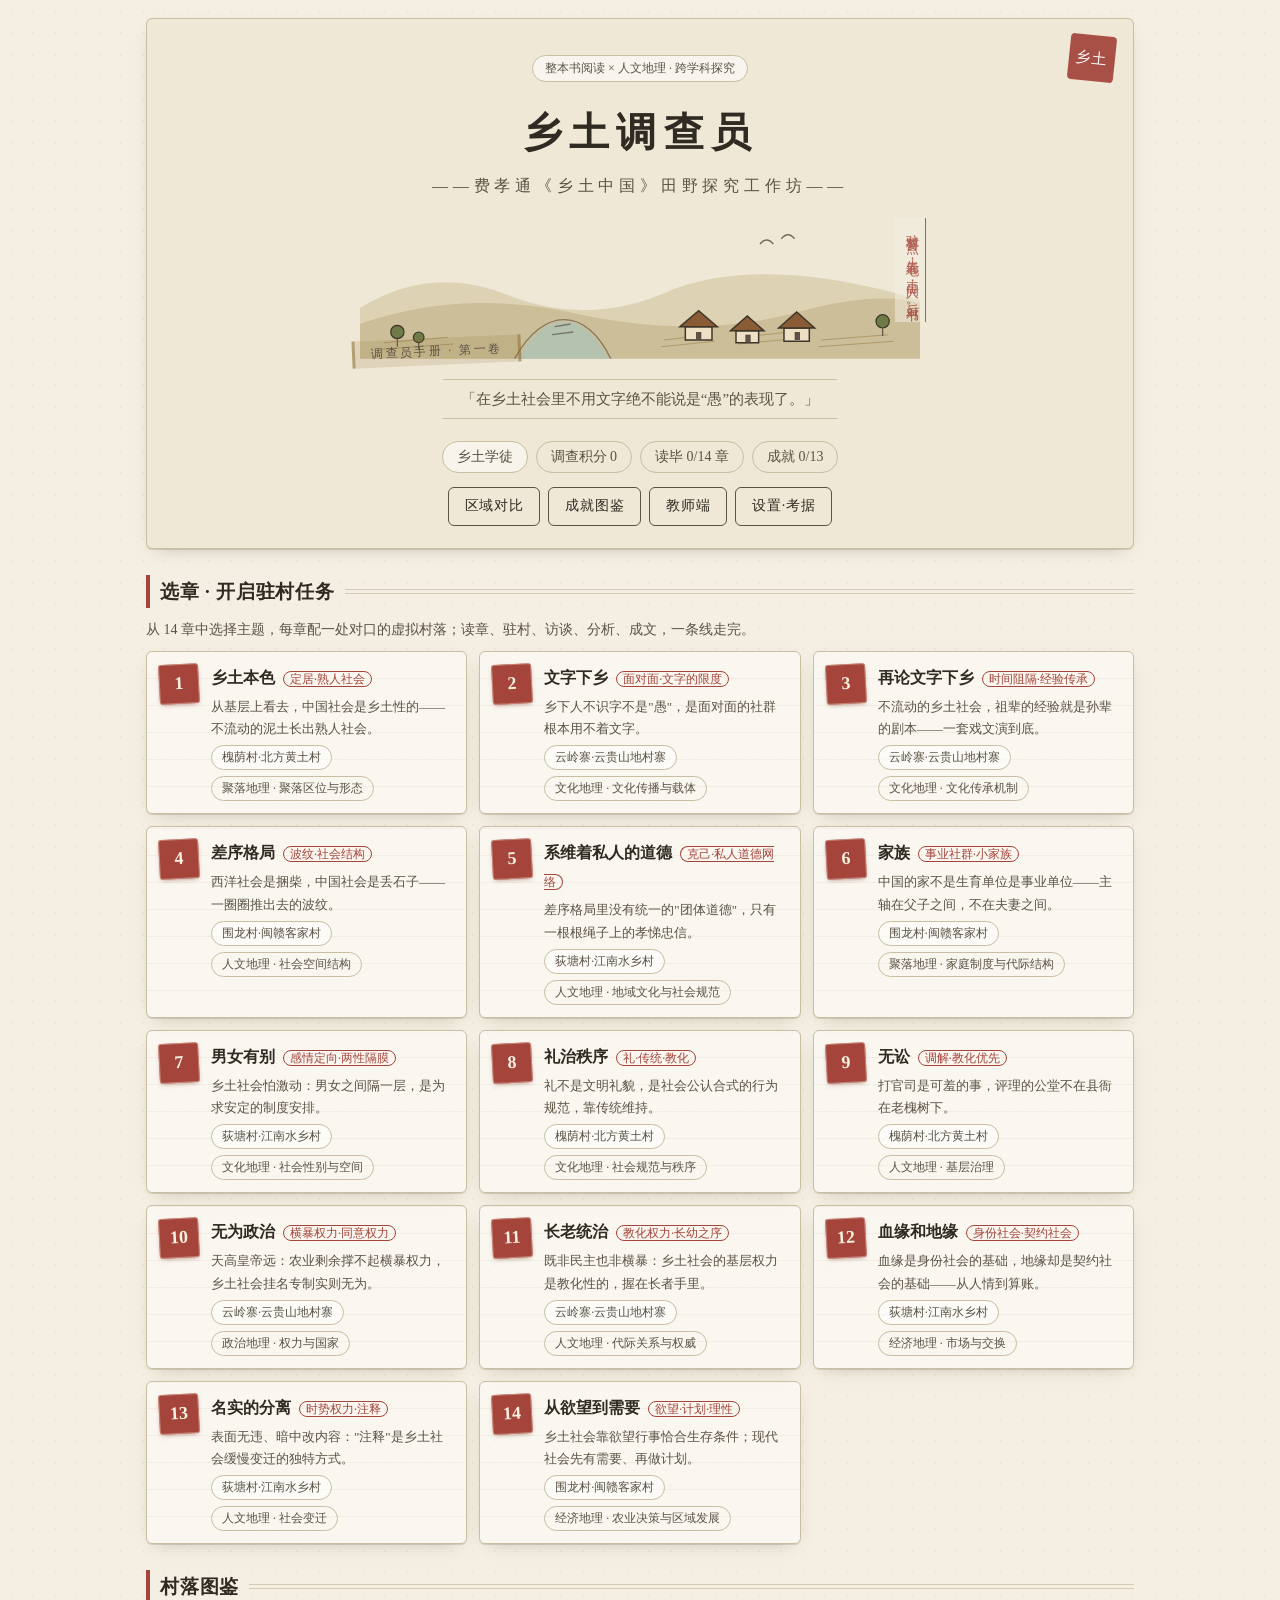
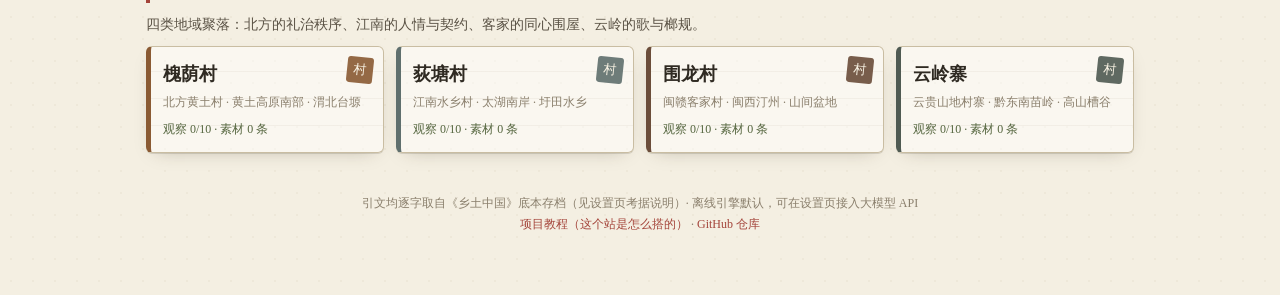
==== commit 4ed11d69: "更新：项目教程（交互网页+文档）、页脚入口、批注/导出/单文件版" ====
--- a/手机单文件版.html
+++ b/手机单文件版.html
@@ -2587,7 +2587,7 @@
     <section class="sec"><h2>村落图鉴</h2><p class="sec-sub">四类地域聚落：北方的礼治秩序、江南的人情与契约、客家的同心围屋、云岭的歌与榔规。</p>
       <div class="vilgrid">${vilCards}</div>
     </section>
-    <footer class="foot">引文均逐字取自《乡土中国》底本存档（见设置页考据说明）· 离线引擎默认，可在设置页接入大模型 API</footer>`;
+    <footer class="foot">引文均逐字取自《乡土中国》底本存档（见设置页考据说明）· 离线引擎默认，可在设置页接入大模型 API<br/><a href="教程.html">项目教程（这个站是怎么搭的）</a> · <a href="https://github.com/dingdjfjs-star/xiangtu-surveyor">GitHub 仓库</a></footer>`;
   }
 
   /* ---------- 视图：章节详情 ---------- */
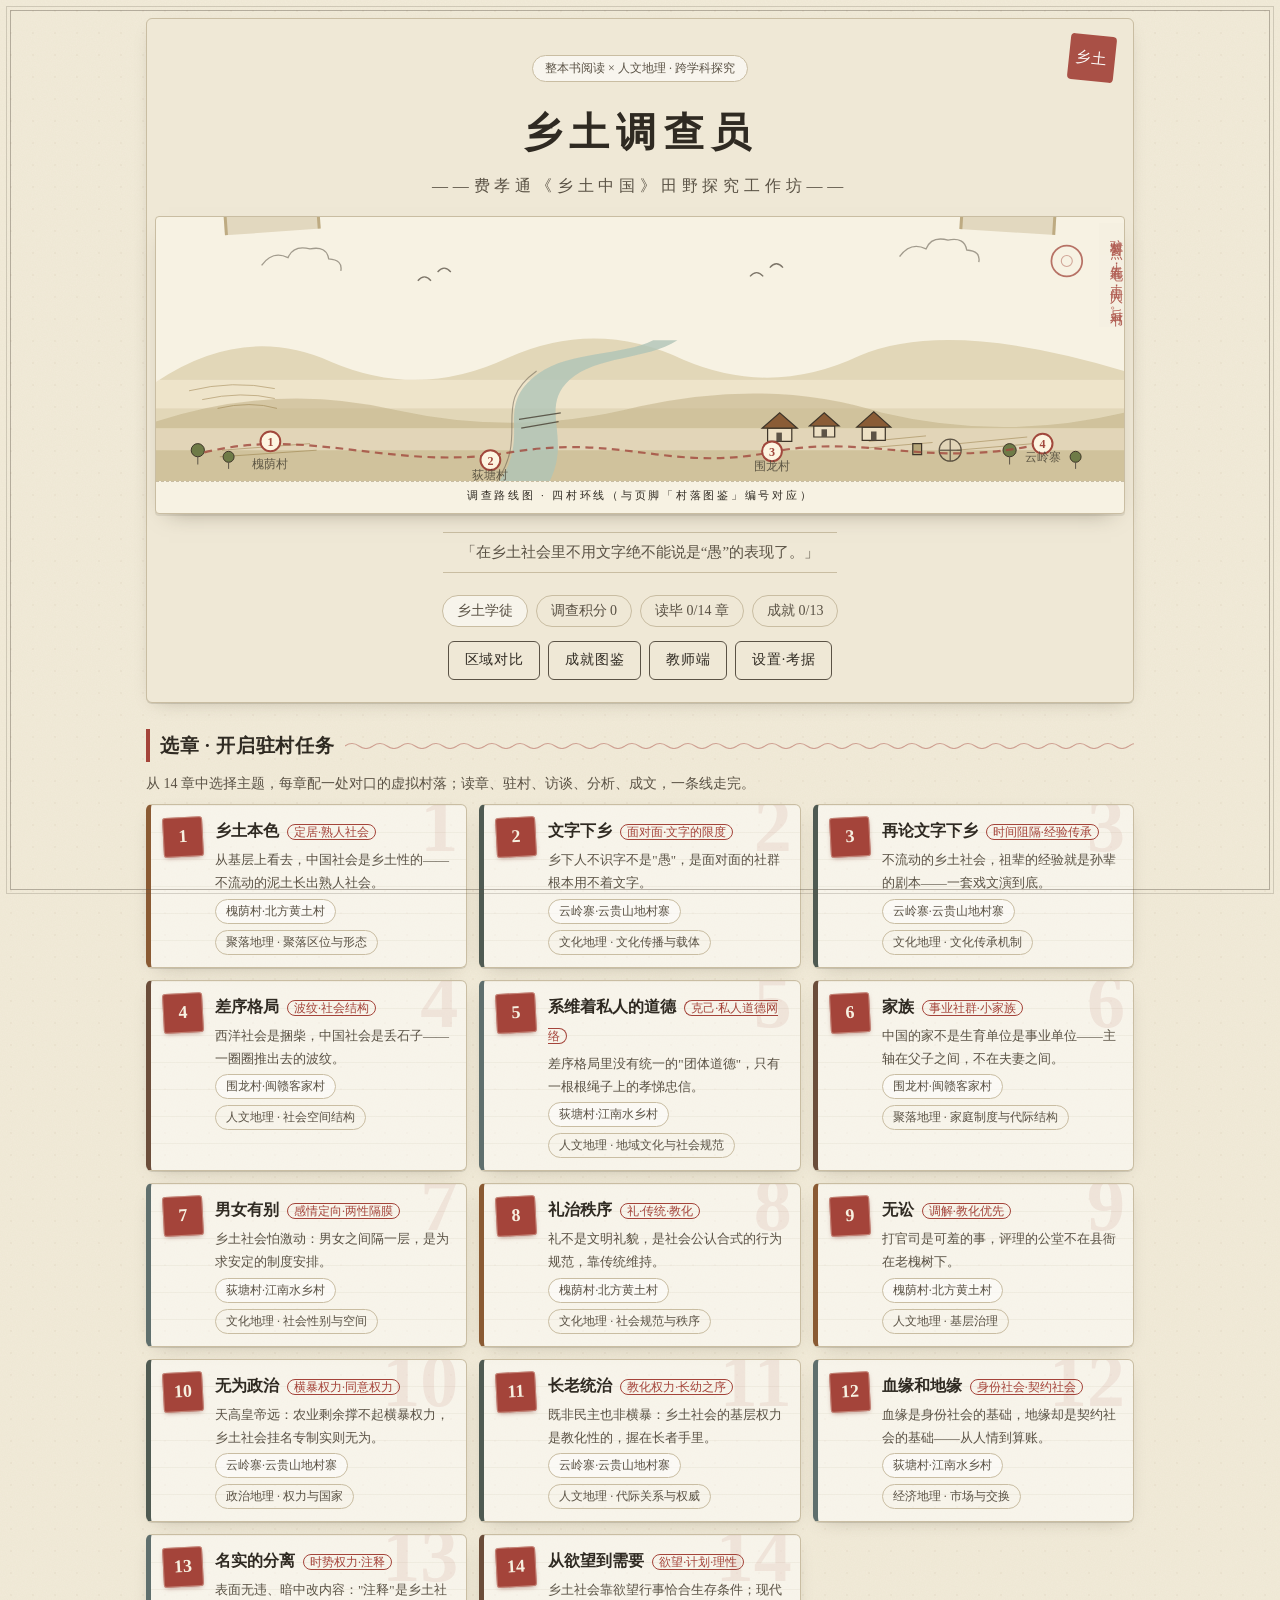
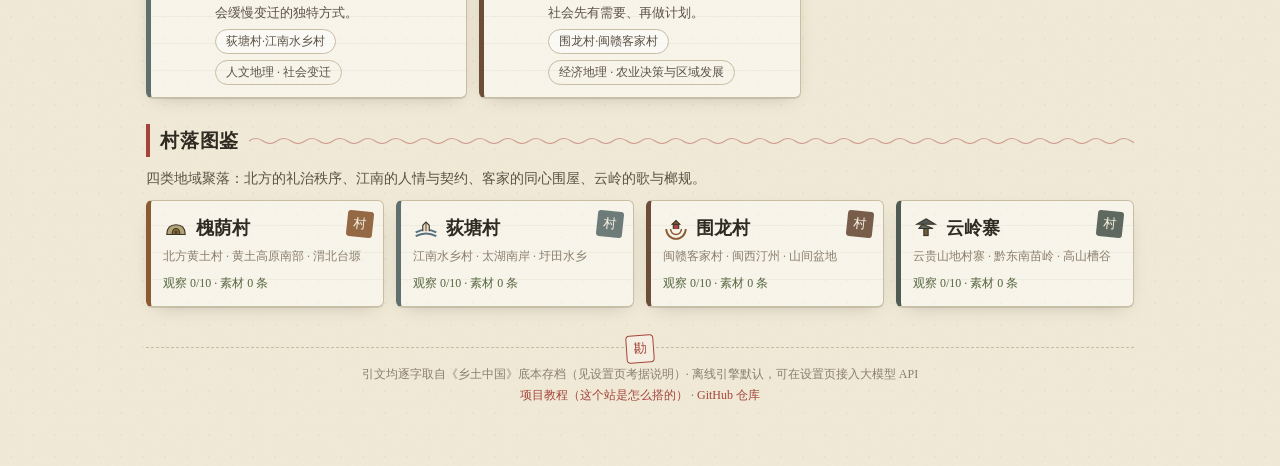
==== commit 8454a9b6: "视觉二轮：宽幅横卷首页+四村调查路线+宣纸肌理+手账边框+章号水印+村落图腾" ====
--- a/手机单文件版.html
+++ b/手机单文件版.html
@@ -348,6 +348,98 @@
     border: none; background: none; padding: 0;
   }
   .toast, .btn { display: none !important; }
+}
+
+
+/* ============================================================
+ * 视觉二轮（用户反馈"还是不好看"后的大改）：
+ * 宣纸肌理 / 手账双线边框 / 宽幅横卷场景 / 章节水印 / 波浪标题
+ * ============================================================ */
+
+/* 全页宣纸：肌理 + 原点网格双层 */
+body {
+  background-color: #f2ebd9;
+  background-image: url("data:image/svg+xml;utf8,<svg xmlns='http://www.w3.org/2000/svg' width='240' height='240'><filter id='g'><feTurbulence type='fractalNoise' baseFrequency='0.8' numOctaves='2' stitchTiles='stitch'/><feColorMatrix type='matrix' values='0 0 0 0 0.35 0 0 0 0 0.3 0 0 0 0 0.2 0 0 0 0.06 0'/></filter><rect width='240' height='240' filter='url(%23g)'/></svg>"), radial-gradient(rgba(120, 100, 60, .05) 1px, transparent 1px);
+  background-size: 240px 240px, 22px 22px;
+}
+/* 手账双线边框（固定视口，不随滚动） */
+body::after {
+  content: ""; position: fixed; inset: 10px;
+  border: 1px solid rgba(90, 82, 69, .4);
+  outline: 1px solid rgba(90, 82, 69, .22);
+  outline-offset: 3px;
+  pointer-events: none; z-index: 60;
+}
+
+/* 宽幅横卷场景 */
+.hero-scenewrap {
+  position: relative; margin: 16px -4px 2px; max-width: none;
+  border: 1px solid var(--line); border-radius: 4px;
+  background: #f7f2e3;
+  box-shadow: 0 2px 0 rgba(90, 82, 69, .12), 0 10px 22px -14px rgba(60, 50, 30, .5);
+  overflow: hidden;
+}
+.heroscene { width: 100%; display: block; }
+.scene-cap {
+  text-align: center; font-size: 11px; letter-spacing: .25em;
+  color: var(--ink3); padding: 4px 0 8px;
+  border-top: 1px dashed var(--line);
+}
+/* 胶带（左右上角） */
+.tape {
+  position: absolute; top: -9px; width: 96px; height: 24px;
+  background: rgba(138, 109, 47, .2);
+  border-left: 3px solid rgba(138, 109, 47, .42);
+  border-right: 3px solid rgba(138, 109, 47, .42);
+  z-index: 2;
+}
+.tape.tl { left: 7%; transform: rotate(-4deg); }
+.tape.tr { right: 7%; transform: rotate(3.5deg); }
+.tapenote {
+  position: static; margin: 8px auto 0; display: table;
+  transform: rotate(-.5deg);
+}
+
+/* 章节卡：对口村脊色 + 章号大水印 */
+.chcard { border-left: 5px solid var(--spine, #a4443a); }
+.chcard::before {
+  content: attr(data-no);
+  position: absolute; right: 8px; top: -18px;
+  font-size: 76px; line-height: 1; font-weight: 700;
+  color: rgba(164, 68, 58, .09);
+  pointer-events: none; font-family: Georgia, "Times New Roman", serif;
+}
+.chcard:hover::before { color: rgba(164, 68, 58, .14); }
+
+/* 村落图腾 */
+.vilglyph { width: 26px; height: 26px; display: inline-block; vertical-align: -7px; margin-right: 7px; }
+.vilglyph svg { width: 100%; height: 100%; display: block; }
+
+/* 标题手账感：墨色短杠 + 朱砂波浪线 */
+.sec h2::after {
+  content: ""; flex: 1; height: 7px; border: none; opacity: .8;
+  background: url("data:image/svg+xml;utf8,<svg xmlns='http://www.w3.org/2000/svg' width='28' height='7'><path d='M0,4 q7,-5 14,0 t14,0' fill='none' stroke='%23a4443a' stroke-width='1.1' opacity='.55'/></svg>") repeat-x left center / 28px 7px;
+}
+
+/* 页脚：虚线 + 居中印章点 */
+.foot { border-top: 1px dashed var(--line); padding-top: 16px; position: relative; }
+.foot::before {
+  content: "勘"; position: absolute; top: -13px; left: 50%; transform: translateX(-50%) rotate(-4deg);
+  width: 26px; height: 26px; line-height: 26px; text-align: center;
+  background: var(--paper); color: var(--cinnabar);
+  border: 1.5px solid var(--cinnabar); border-radius: 4px; font-size: 13px;
+}
+
+/* 打印隐藏边框 */
+@media print { body::after { display: none !important; } }
+
+/* 移动端微调 */
+@media (max-width: 760px) {
+  body::after { inset: 6px; }
+  .chcard::before { font-size: 56px; top: -12px; }
+  .tape { width: 64px; height: 18px; }
+  .hero-anno { writing-mode: horizontal-rl; border-right: none; border-left: 3px solid var(--cinnabar); padding: 2px 8px; right: 6px; top: 6px; background: rgba(244, 239, 226, .85); }
+  .scene-cap { letter-spacing: .12em; }
 }
 
 </style>
@@ -2396,6 +2488,13 @@
   function chConceptPool(village) { return VILLAGES.conceptPool(village.id); }
 
   /* ---------- SVG 村落图 ---------- */
+  // 村落图腾小图标（窑洞/水乡桥屋/围屋/鼓楼），用于村落卡
+  const VIL_GLYPHS = {
+    v1: '<svg viewBox="0 0 24 24" aria-hidden="true"><path d="M3.5,18 Q3.5,9 12,9 Q20.5,9 20.5,18 Z" fill="#b3a476" stroke="#3d3428"/><path d="M8.5,18 Q8.5,12.5 12,12.5 Q15.5,12.5 15.5,18 Z" fill="#8a6d2f" stroke="#3d3428"/><rect x="10.8" y="14.5" width="2.4" height="3.5" fill="#4a4436"/></svg>',
+    v2: '<svg viewBox="0 0 24 24" aria-hidden="true"><path d="M2.5,16 Q12,11 21.5,16" fill="none" stroke="#587180" stroke-width="1.8"/><path d="M2.5,19.5 Q12,14.5 21.5,19.5" fill="none" stroke="#587180" stroke-width="1.8"/><path d="M9,15 V9.5 L12,6.5 L15,9.5 V15" fill="#e8dcc3" stroke="#3d3428"/><path d="M12,6.5 V15" stroke="#3d3428" stroke-width=".8"/></svg>',
+    v3: '<svg viewBox="0 0 24 24" aria-hidden="true"><path d="M3,13 A9,9 0 0,0 21,13" fill="none" stroke="#8a5a33" stroke-width="1.7"/><path d="M7,13 A5,5 0 0,0 17,13" fill="none" stroke="#8a5a33" stroke-width="1.4"/><path d="M9.5,13 V8.5 H14.5 V13" fill="#a4443a" stroke="#3d3428"/><path d="M8.5,8.5 L12,5 L15.5,8.5 Z" fill="#8a5a33" stroke="#3d3428"/></svg>',
+    v4: '<svg viewBox="0 0 24 24" aria-hidden="true"><path d="M12,3.5 L20.5,8.5 H3.5 Z" fill="#4f5a52" stroke="#3d3428"/><path d="M8.5,8.5 L18.5,12.5 H5.5 Z" fill="#5f6b62" stroke="#3d3428"/><rect x="10" y="12.5" width="4" height="6.5" fill="#6b5a3e" stroke="#3d3428"/></svg>'
+  };
   // 要素按社会功能分类配色（礼治/教化/居住/生计/市集交通），供地图与图例共用
   function catOf(kind) {
     if (['hall', 'shrine', 'gate', 'plaza'].indexOf(kind) >= 0) return { c: '#a4443a', label: '礼治 · 公共空间' };
@@ -2413,37 +2512,63 @@
     });
     return '<div class="maplegend">' + cats.map(s => '<span class="lg"><i style="background:' + s.c + '"></i>' + s.label + '</span>').join('') + '</div>';
   }
-  // 首页 hero 手绘田野场景（远山/田畴/村舍/河流/树/飞鸟，纸墨笔触）
+  // 首页 hero 宽幅横卷：远山/雾带/梯田/河流/村舍/飞鸟 + 朱砂调查路线贯穿四村（①②③④）
   function heroSceneSVG() {
-    return `<svg class="heroscene" viewBox="0 0 420 110" preserveAspectRatio="xMidYMid meet" role="img" aria-label="手绘田野场景：远山、田畴、村舍与河流">
-      <path d="M0,72 Q55,38 115,64 Q175,86 235,58 Q305,32 420,66 L420,110 L0,110 Z" fill="#c9b98f" opacity=".5"/>
-      <path d="M0,84 Q80,56 170,78 Q260,96 340,72 Q388,60 420,68 L420,110 L0,110 Z" fill="#b3a476" opacity=".45"/>
-      <path d="M118,110 C140,72 168,74 186,110 Z" fill="#a9c2b8" opacity=".75"/>
-      <path d="M116,110 C138,70 170,72 188,110" fill="none" stroke="#3d3428" stroke-width="1" opacity=".5"/>
-      <path d="M146,86 L158,84 M144,92 L160,90" stroke="#3d3428" stroke-width="1" opacity=".55" fill="none"/>
-      <g stroke="#8a6d2f" opacity=".45" stroke-width=".8">
-        <line x1="228" y1="96" x2="262" y2="92"/><line x1="226" y1="101" x2="266" y2="97"/>
-        <line x1="286" y1="94" x2="322" y2="90"/><line x1="284" y1="99" x2="326" y2="95"/>
-        <line x1="346" y1="96" x2="396" y2="92"/><line x1="344" y1="101" x2="400" y2="97"/>
-        <line x1="18" y1="98" x2="66" y2="94"/><line x1="16" y1="103" x2="70" y2="99"/>
+    return `<svg class="heroscene" viewBox="0 0 880 240" preserveAspectRatio="xMidYMid slice" role="img" aria-label="手绘横卷：远山、梯田、村舍、河流与贯穿四村的调查路线">
+      <g fill="none" stroke="#5a5245" stroke-width="1.2" opacity=".55">
+        <path d="M96,44 q10,-14 24,-7 q5,-12 20,-8 q15,-3 17,9 q13,1 11,11"/>
+        <path d="M676,36 q10,-14 24,-7 q5,-12 20,-8 q15,-3 17,9 q13,1 11,11"/>
+      </g>
+      <circle cx="828" cy="40" r="14" fill="none" stroke="#a4443a" stroke-width="1.6" opacity=".75"/>
+      <circle cx="828" cy="40" r="5" fill="none" stroke="#a4443a" stroke-width="1" opacity=".45"/>
+      <path d="M0,150 Q80,96 160,132 Q240,166 320,128 Q400,92 480,130 Q560,164 640,126 Q720,92 880,140 L880,240 L0,240 Z" fill="#cdbd93" opacity=".55"/>
+      <rect x="0" y="148" width="880" height="26" fill="#f3ecdb" opacity=".5"/>
+      <path d="M0,186 Q110,150 220,176 Q330,200 440,172 Q560,146 660,178 Q770,204 880,178 L880,240 L0,240 Z" fill="#b9a97c" opacity=".5"/>
+      <rect x="0" y="192" width="880" height="20" fill="#f3ecdb" opacity=".45"/>
+      <g stroke="#8a6d2f" opacity=".5" stroke-width=".8" fill="none">
+        <path d="M30,158 q40,-10 78,-2"/><path d="M42,166 q36,-8 66,-1"/><path d="M56,174 q30,-7 54,0"/>
+        <line x1="648" y1="204" x2="700" y2="199"/><line x1="646" y1="210" x2="706" y2="205"/>
+        <line x1="730" y1="206" x2="792" y2="200"/><line x1="728" y1="212" x2="798" y2="206"/>
+        <line x1="60" y1="212" x2="140" y2="206"/><line x1="58" y1="218" x2="146" y2="212"/>
+      </g>
+      <path d="M312,240 C342,198 306,172 348,142 C376,122 424,126 452,112 L474,112 C446,130 400,126 376,148 C348,174 378,200 358,240 Z" fill="#a9c2b8" opacity=".8"/>
+      <path d="M310,240 C340,196 304,170 346,140" fill="none" stroke="#3d3428" stroke-width="1" opacity=".4"/>
+      <g stroke="#3d3428" stroke-width="1.2" opacity=".75">
+        <line x1="330" y1="184" x2="368" y2="178"/><line x1="332" y1="192" x2="366" y2="186"/>
       </g>
       <g stroke="#3d3428" stroke-width="1.1" fill="#e8dcc3">
-        <path d="M244,96 v-10 h20 v10 Z"/>
-        <path d="M240,86 L254,74 L268,86 Z" fill="#8a5a33"/>
-        <path d="M282,98 v-9 h17 v9 Z"/>
-        <path d="M278,89 L290.5,78 L303,89 Z" fill="#8a5a33"/>
-        <path d="M318,97 v-10 h19 v10 Z"/>
-        <path d="M314,87 L327.5,75 L341,87 Z" fill="#8a5a33"/>
-        <rect x="252" y="90" width="4" height="6" fill="#5a5245" stroke="none"/>
-        <rect x="289" y="92" width="4" height="6" fill="#5a5245" stroke="none"/>
-        <rect x="326" y="90" width="4" height="6" fill="#5a5245" stroke="none"/>
+        <path d="M556,204 v-12 h22 v12 Z"/><path d="M551,192 L567,178 L583,192 Z" fill="#8a5a33"/>
+        <path d="M598,200 v-10 h19 v10 Z"/><path d="M594,190 L607.5,178 L621,190 Z" fill="#8a5a33"/>
+        <path d="M642,203 v-12 h21 v12 Z"/><path d="M637,191 L652.5,177 L668,191 Z" fill="#8a5a33"/>
+        <rect x="564" y="196" width="5" height="8" fill="#5a5245" stroke="none"/>
+        <rect x="605" y="193" width="5" height="7" fill="#5a5245" stroke="none"/>
+        <rect x="650" y="195" width="5" height="8" fill="#5a5245" stroke="none"/>
+        <g fill="none" opacity=".8">
+          <circle cx="722" cy="212" r="10"/>
+          <line x1="712" y1="212" x2="732" y2="212"/><line x1="722" y1="202" x2="722" y2="222"/>
+        </g>
+        <path d="M688,206 h8 v10 h-8 Z" fill="#b3a476"/>
       </g>
       <g fill="#6b7a44" stroke="#3d3428" stroke-width=".9">
-        <circle cx="28" cy="90" r="5"/><circle cx="44" cy="94" r="4"/><circle cx="392" cy="82" r="5"/>
-        <path d="M28,95 v6 M44,98 v5 M392,87 v6" fill="none" stroke="#5a5245"/>
+        <circle cx="38" cy="212" r="6"/><circle cx="66" cy="218" r="5"/><circle cx="776" cy="212" r="6"/><circle cx="836" cy="218" r="5"/>
+        <path d="M38,218 v7 M66,223 v6 M776,218 v7 M836,223 v6" fill="none" stroke="#5a5245"/>
       </g>
-      <g fill="none" stroke="#3d3428" stroke-width="1.1" opacity=".7">
-        <path d="M300,24 q5,-6 10,0 M316,20 q5,-6 10,0"/>
+      <g fill="none" stroke="#3d3428" stroke-width="1.2" opacity=".65">
+        <path d="M238,58 q6,-7 12,0 M256,50 q6,-7 12,0"/>
+        <path d="M540,54 q6,-7 12,0 M558,46 q6,-7 12,0"/>
+      </g>
+      <path d="M44,214 C140,190 216,232 322,214 C424,197 466,232 558,214 C646,196 700,230 806,206"
+            fill="none" stroke="#a4443a" stroke-width="2" stroke-dasharray="7 5" opacity=".8"/>
+      <g font-family="serif">
+        <g stroke="#a4443a" stroke-width="1.8" fill="#f7f1e1">
+          <circle cx="104" cy="204" r="9"/><circle cx="304" cy="221" r="9"/><circle cx="560" cy="213" r="9"/><circle cx="806" cy="206" r="9"/>
+        </g>
+        <g fill="#a4443a" font-size="11" font-weight="bold" text-anchor="middle">
+          <text x="104" y="208">1</text><text x="304" y="225">2</text><text x="560" y="217">3</text><text x="806" y="210">4</text>
+        </g>
+        <g fill="#4a4436" font-size="11" text-anchor="middle" opacity=".85">
+          <text x="104" y="228">槐荫村</text><text x="304" y="238">荻塘村</text><text x="560" y="230">围龙村</text><text x="806" y="222">云岭寨</text>
+        </g>
       </g>
     </svg>`;
   }
@@ -2536,7 +2661,7 @@
     const chCards = BOOK.CHAPTERS.map(c => {
       const read = state.chapters[c.id] && state.chapters[c.id].read;
       const vil = VILLAGES.village(c.village);
-      return `<a class="chcard ${read ? 'read' : ''}" href="#/book/${c.id}">
+      return `<a class="chcard ${read ? 'read' : ''}" style="--spine:${(vil.mapTheme && vil.mapTheme.roof) || '#a4443a'}" data-no="${c.no}" href="#/book/${c.id}">
         <div class="chno">${c.no}</div>
         <div class="chbody">
           <div class="chtitle">${esc(c.title)} <span class="chtheme">${esc(c.theme)}</span></div>
@@ -2552,7 +2677,7 @@
       const matN = vs ? Object.keys(vs.talks || {}).reduce((n, k) => n + vs.talks[k].materials.length, 0) : 0;
       const spine = (v.mapTheme && v.mapTheme.roof) || '#7a5a38';
       return `<a class="vilcard" style="--spine:${spine}" href="#/village/${v.id}">
-        <div class="vilname">${esc(v.name)}</div>
+        <div class="vilname"><span class="vilglyph">${VIL_GLYPHS[v.id] || ''}</span>${esc(v.name)}</div>
         <div class="viltype">${esc(v.type)} · ${esc(v.region)}</div>
         <div class="vilprog">观察 ${obsN}/${v.features.length} · 素材 ${matN} 条${vs && vs.report && vs.report.submitted ? ' · 报告已交' : ''}</div>
       </a>`;
@@ -2563,9 +2688,10 @@
       <h1>乡土调查员</h1>
       <p class="hero-sub">——费孝通《乡土中国》田野探究工作坊——</p>
       <div class="hero-scenewrap">
+        <div class="tape tl"></div><div class="tape tr"></div>
         ${heroSceneSVG()}
         <div class="hero-anno">驻村要点：先看地，再问人，后对书。</div>
-        <div class="tapenote">调查员手册 · 第一卷</div>
+        <div class="scene-cap">调查路线图 · 四村环线（与页脚「村落图鉴」编号对应）</div>
       </div>
       <p class="hero-saying">「${esc(saying)}」</p>
       <div class="hero-stat">
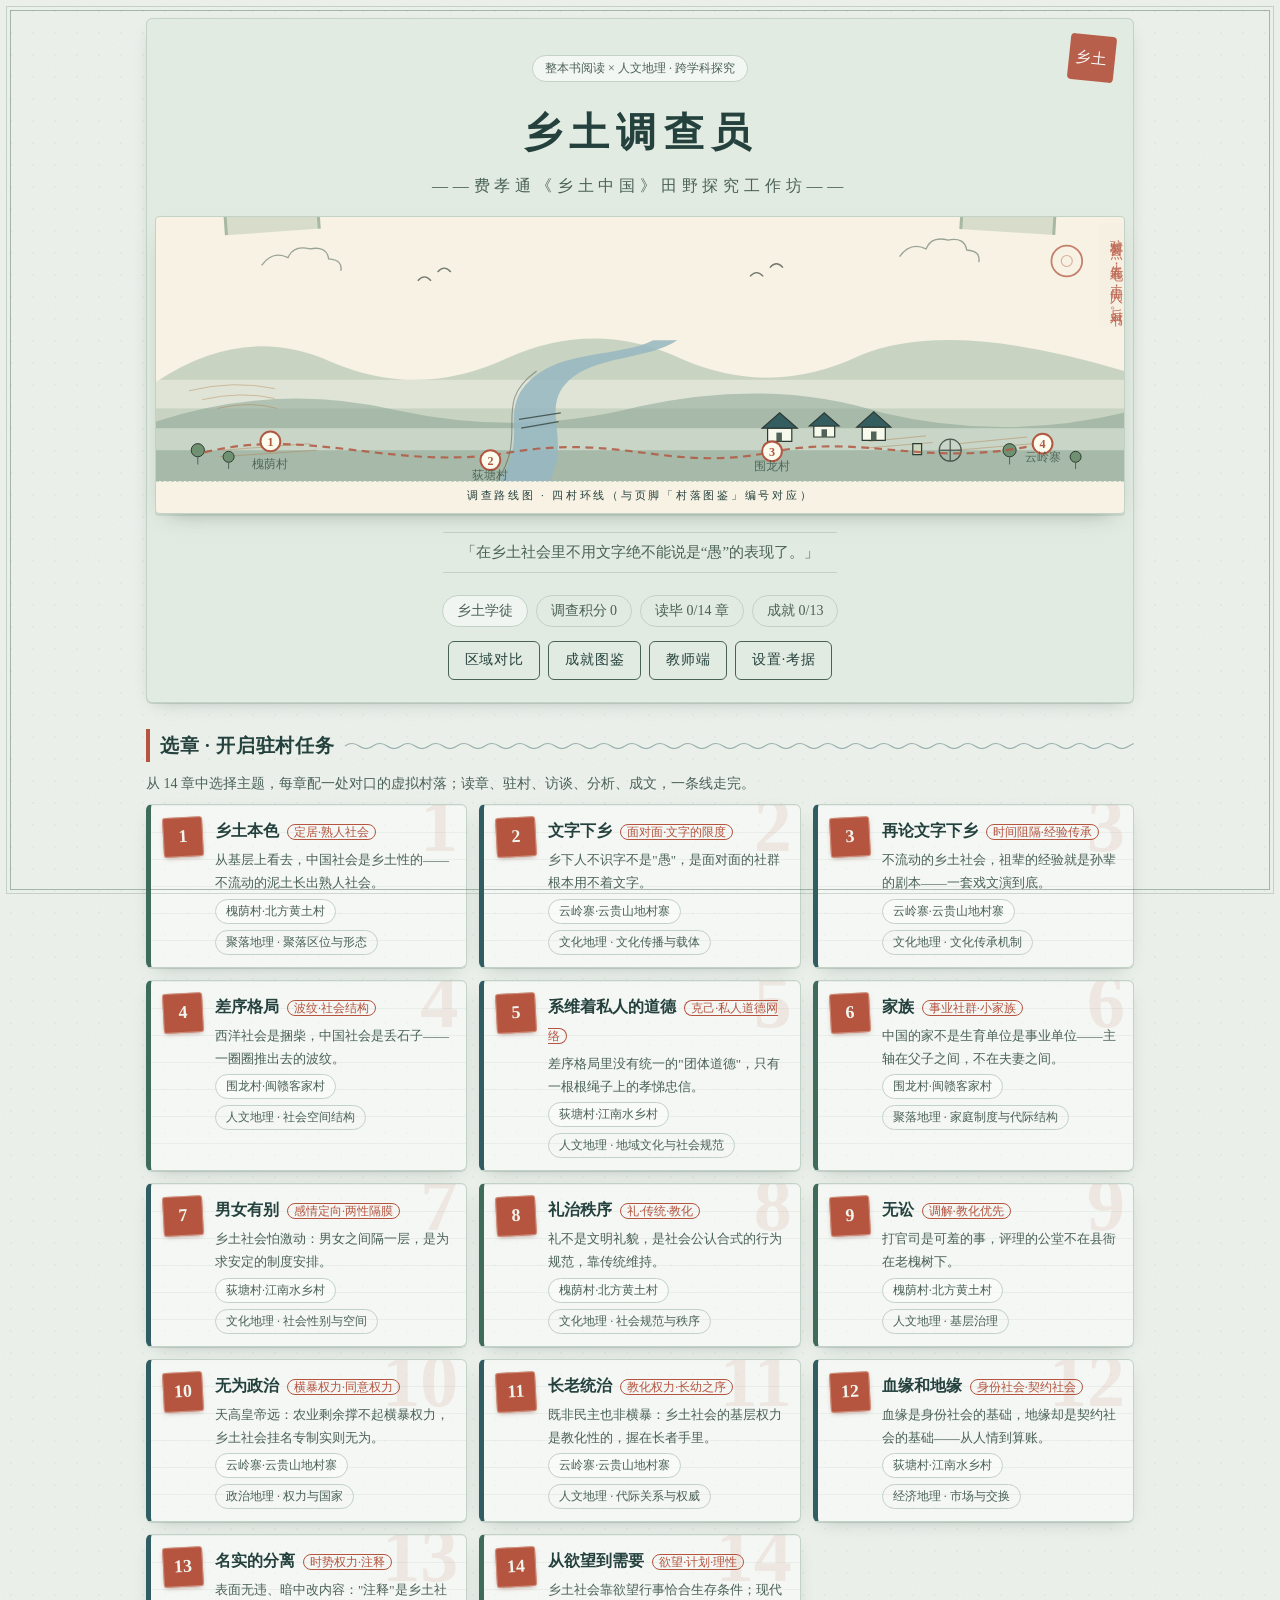
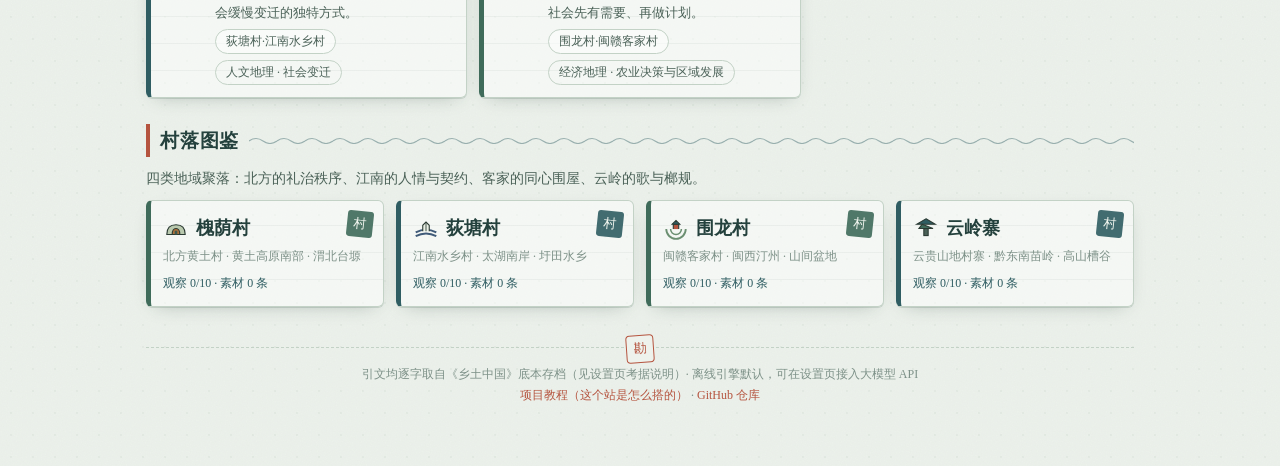
==== commit 1efb05e4: "视觉三轮：整站青绿山水配色（用户选型 C）——石青/石绿/赭石/朱砂点景" ====
--- a/手机单文件版.html
+++ b/手机单文件版.html
@@ -9,17 +9,17 @@
   <style>
 /* 乡土调查员 · 纸墨手记风（宣纸底 / 墨字 / 朱砂印；无渐变无 emoji） */
 :root {
-  --paper: #f4efe2;
-  --paper-2: #efe8d6;
-  --ink: #2f2a22;
-  --ink-2: #5a5245;
-  --ink-3: #8a7f6c;
-  --line: #c9bda2;
-  --cinnabar: #a4443a;
-  --cinnabar-2: #8c4a3c;
-  --green: #55663f;
-  --gold: #8a6d2f;
-  --shadow: 0 1px 0 rgba(90, 82, 69, .18), 0 6px 18px -10px rgba(60, 50, 30, .35);
+  --paper: #eef2ec;
+  --paper-2: #e2ebe1;
+  --ink: #24413d;
+  --ink-2: #4a6157;
+  --ink-3: #7d9188;
+  --line: #c3d2c6;
+  --cinnabar: #b5543f;
+  --cinnabar-2: #9c4534;
+  --green: #2f5d62;
+  --gold: #b0713a;
+  --shadow: 0 1px 0 rgba(70, 100, 82, .18), 0 6px 18px -10px rgba(35, 62, 50, .38);
   --radius: 6px;
 }
 * { box-sizing: border-box; }
@@ -29,7 +29,7 @@
   color: var(--ink);
   font-family: "Noto Serif SC", "Source Han Serif SC", "SimSun", "Songti SC", serif;
   line-height: 1.75;
-  background-image: radial-gradient(rgba(120, 100, 60, .05) 1px, transparent 1px);
+  background-image: radial-gradient(rgba(60, 95, 75, .05) 1px, transparent 1px);
   background-size: 22px 22px;
 }
 #app { max-width: 1020px; margin: 0 auto; padding: 18px 16px 60px; }
@@ -63,7 +63,7 @@
 .btn { display: inline-block; border: 1px solid var(--ink-2); background: var(--paper-2); color: var(--ink); border-radius: var(--radius); padding: 6px 16px; font-size: 14px; cursor: pointer; font-family: inherit; letter-spacing: .05em; }
 .btn:hover { background: #fff; text-decoration: none; }
 .btn.primary { background: var(--cinnabar); border-color: var(--cinnabar); color: #fff; }
-.btn.primary:hover { background: #93372e; }
+.btn.primary:hover { background: #9c4534; }
 .btn.ghost { background: transparent; }
 .btn.sm { padding: 2px 10px; font-size: 12px; }
 .btn:disabled { opacity: .5; cursor: not-allowed; }
@@ -127,7 +127,7 @@
 .opts { display: flex; flex-direction: column; gap: 6px; margin: 8px 0; }
 .opt { font-size: 14px; }
 .ask-result { margin-top: 8px; padding: 8px 10px; border-radius: var(--radius); font-size: 13px; }
-.ask-result.ok { border: 1px solid var(--green); color: var(--green); background: #f2f5ea; }
+.ask-result.ok { border: 1px solid var(--green); color: var(--green); background: #e7efe9; }
 .ask-result.bad { border: 1px solid var(--cinnabar); color: var(--cinnabar-2); background: #f7ece7; }
 .okline { color: var(--green); font-size: 13px; }
 .badline { color: var(--cinnabar-2); font-size: 13px; }
@@ -168,7 +168,7 @@
 /* 分析 */
 .score-ring { display: inline-flex; align-items: baseline; border: 2px solid var(--cinnabar); color: var(--cinnabar); border-radius: 50%; width: 72px; height: 72px; align-items: center; justify-content: center; font-size: 22px; }
 .score-ring small { font-size: 12px; margin-left: 2px; }
-.atab tr.ok td { background: #f2f5ea; }
+.atab tr.ok td { background: #e7efe9; }
 .atab td i { color: var(--ink-3); }
 .atab td:nth-child(4) { font-weight: 700; }
 
@@ -233,9 +233,9 @@
 }
 .tapenote {
   position: absolute; left: -8px; bottom: -6px;
-  background: rgba(138, 109, 47, .16);
-  border-left: 3px solid rgba(138, 109, 47, .5);
-  border-right: 3px solid rgba(138, 109, 47, .5);
+  background: rgba(106, 143, 113, .18);
+  border-left: 3px solid rgba(106, 143, 113, .5);
+  border-right: 3px solid rgba(106, 143, 113, .5);
   color: var(--ink-2); font-size: 12px; padding: 3px 16px;
   transform: rotate(-2.5deg); letter-spacing: .2em;
 }
@@ -244,15 +244,15 @@
 /* 章节卡：纸纹 + 印章 + 微动效 */
 .chcard {
   position: relative; overflow: hidden;
-  background-image: repeating-linear-gradient(0deg, transparent 0 26px, rgba(120, 100, 60, .06) 26px 27px);
+  background-image: repeating-linear-gradient(0deg, transparent 0 26px, rgba(60, 95, 75, .06) 26px 27px);
   transition: transform .18s ease, box-shadow .18s ease, background .18s ease;
 }
-.chcard:hover { transform: translateY(-3px); box-shadow: 0 2px 0 rgba(90, 82, 69, .18), 0 14px 26px -12px rgba(60, 50, 30, .45); text-decoration: none; }
+.chcard:hover { transform: translateY(-3px); box-shadow: 0 2px 0 rgba(70, 100, 82, .18), 0 14px 26px -12px rgba(35, 62, 50, .48); text-decoration: none; }
 .chcard:hover .chno { transform: rotate(-2deg) scale(1.06); }
 .chno {
-  background: var(--cinnabar); color: #f7f1e1;
+  background: var(--cinnabar); color: #f0f5ee;
   border: none; border-radius: 3px;
-  box-shadow: inset 0 0 0 1px rgba(255, 245, 225, .35), 0 2px 5px -2px rgba(120, 40, 30, .6);
+  box-shadow: inset 0 0 0 1px rgba(255, 245, 225, .35), 0 2px 5px -2px rgba(130, 55, 42, .6);
   transform: rotate(-3deg);
   transition: transform .18s ease;
   font-weight: 700;
@@ -267,24 +267,24 @@
 }
 
 /* 村落卡：脊色 + 悬停 */
-.vilcard { position: relative; border-left: 5px solid var(--spine, #7a5a38); background-image: repeating-linear-gradient(0deg, transparent 0 26px, rgba(120, 100, 60, .06) 26px 27px); transition: transform .18s ease, box-shadow .18s ease; }
-.vilcard:hover { transform: translateY(-3px); box-shadow: 0 2px 0 rgba(90, 82, 69, .18), 0 14px 26px -12px rgba(60, 50, 30, .45); text-decoration: none; }
+.vilcard { position: relative; border-left: 5px solid var(--spine, #7a5a38); background-image: repeating-linear-gradient(0deg, transparent 0 26px, rgba(60, 95, 75, .06) 26px 27px); transition: transform .18s ease, box-shadow .18s ease; }
+.vilcard:hover { transform: translateY(-3px); box-shadow: 0 2px 0 rgba(70, 100, 82, .18), 0 14px 26px -12px rgba(35, 62, 50, .48); text-decoration: none; }
 .vilcard::after {
   content: "村"; position: absolute; right: 10px; top: 10px;
   width: 26px; height: 26px; line-height: 26px; text-align: center;
-  background: var(--spine, #7a5a38); color: #f7f1e1;
+  background: var(--spine, #7a5a38); color: #f0f5ee;
   border-radius: 3px; font-size: 13px; transform: rotate(6deg);
   opacity: .9;
 }
 
 /* 按钮微动效 */
 .btn { transition: transform .15s ease, box-shadow .15s ease, background .15s ease; }
-.btn.primary:hover { transform: translateY(-1px); box-shadow: 0 6px 14px -8px rgba(140, 40, 30, .7); }
+.btn.primary:hover { transform: translateY(-1px); box-shadow: 0 6px 14px -8px rgba(150, 65, 50, .7); }
 
 /* 地图图例（HTML，随图渲染） */
 .maplegend { display: flex; flex-wrap: wrap; gap: 6px 14px; justify-content: center; margin: 8px auto 0; max-width: 640px; font-size: 12px; color: var(--ink-2); }
 .maplegend .lg { display: inline-flex; align-items: center; gap: 5px; }
-.maplegend .lg i { width: 12px; height: 12px; border-radius: 2px; border: 1px solid #3d3428; display: inline-block; }
+.maplegend .lg i { width: 12px; height: 12px; border-radius: 2px; border: 1px solid #2b3a33; display: inline-block; }
 
 /* 标题手账感：双线尾饰 */
 .sec h2 { display: flex; align-items: center; gap: 10px; }
@@ -358,15 +358,15 @@
 
 /* 全页宣纸：肌理 + 原点网格双层 */
 body {
-  background-color: #f2ebd9;
-  background-image: url("data:image/svg+xml;utf8,<svg xmlns='http://www.w3.org/2000/svg' width='240' height='240'><filter id='g'><feTurbulence type='fractalNoise' baseFrequency='0.8' numOctaves='2' stitchTiles='stitch'/><feColorMatrix type='matrix' values='0 0 0 0 0.35 0 0 0 0 0.3 0 0 0 0 0.2 0 0 0 0.06 0'/></filter><rect width='240' height='240' filter='url(%23g)'/></svg>"), radial-gradient(rgba(120, 100, 60, .05) 1px, transparent 1px);
+  background-color: #edf2ec;
+  background-image: url("data:image/svg+xml;utf8,<svg xmlns='http://www.w3.org/2000/svg' width='240' height='240'><filter id='g'><feTurbulence type='fractalNoise' baseFrequency='0.8' numOctaves='2' stitchTiles='stitch'/><feColorMatrix type='matrix' values='0 0 0 0 0.24 0 0 0 0 0.32 0 0 0 0 0.26 0 0 0 0.055 0'/></filter><rect width='240' height='240' filter='url(%23g)'/></svg>"), radial-gradient(rgba(60, 95, 75, .05) 1px, transparent 1px);
   background-size: 240px 240px, 22px 22px;
 }
 /* 手账双线边框（固定视口，不随滚动） */
 body::after {
   content: ""; position: fixed; inset: 10px;
-  border: 1px solid rgba(90, 82, 69, .4);
-  outline: 1px solid rgba(90, 82, 69, .22);
+  border: 1px solid rgba(70, 100, 82, .42);
+  outline: 1px solid rgba(70, 100, 82, .22);
   outline-offset: 3px;
   pointer-events: none; z-index: 60;
 }
@@ -376,7 +376,7 @@
   position: relative; margin: 16px -4px 2px; max-width: none;
   border: 1px solid var(--line); border-radius: 4px;
   background: #f7f2e3;
-  box-shadow: 0 2px 0 rgba(90, 82, 69, .12), 0 10px 22px -14px rgba(60, 50, 30, .5);
+  box-shadow: 0 2px 0 rgba(70, 100, 82, .12), 0 10px 22px -14px rgba(35, 62, 50, .5);
   overflow: hidden;
 }
 .heroscene { width: 100%; display: block; }
@@ -388,9 +388,9 @@
 /* 胶带（左右上角） */
 .tape {
   position: absolute; top: -9px; width: 96px; height: 24px;
-  background: rgba(138, 109, 47, .2);
-  border-left: 3px solid rgba(138, 109, 47, .42);
-  border-right: 3px solid rgba(138, 109, 47, .42);
+  background: rgba(106, 143, 113, .22);
+  border-left: 3px solid rgba(106, 143, 113, .45);
+  border-right: 3px solid rgba(106, 143, 113, .45);
   z-index: 2;
 }
 .tape.tl { left: 7%; transform: rotate(-4deg); }
@@ -401,15 +401,15 @@
 }
 
 /* 章节卡：对口村脊色 + 章号大水印 */
-.chcard { border-left: 5px solid var(--spine, #a4443a); }
+.chcard { border-left: 5px solid var(--spine, #b5543f); }
 .chcard::before {
   content: attr(data-no);
   position: absolute; right: 8px; top: -18px;
   font-size: 76px; line-height: 1; font-weight: 700;
-  color: rgba(164, 68, 58, .09);
+  color: rgba(181, 84, 63, .1);
   pointer-events: none; font-family: Georgia, "Times New Roman", serif;
 }
-.chcard:hover::before { color: rgba(164, 68, 58, .14); }
+.chcard:hover::before { color: rgba(181, 84, 63, .16); }
 
 /* 村落图腾 */
 .vilglyph { width: 26px; height: 26px; display: inline-block; vertical-align: -7px; margin-right: 7px; }
@@ -418,7 +418,7 @@
 /* 标题手账感：墨色短杠 + 朱砂波浪线 */
 .sec h2::after {
   content: ""; flex: 1; height: 7px; border: none; opacity: .8;
-  background: url("data:image/svg+xml;utf8,<svg xmlns='http://www.w3.org/2000/svg' width='28' height='7'><path d='M0,4 q7,-5 14,0 t14,0' fill='none' stroke='%23a4443a' stroke-width='1.1' opacity='.55'/></svg>") repeat-x left center / 28px 7px;
+  background: url("data:image/svg+xml;utf8,<svg xmlns='http://www.w3.org/2000/svg' width='28' height='7'><path d='M0,4 q7,-5 14,0 t14,0' fill='none' stroke='%232f5d62' stroke-width='1.1' opacity='.55'/></svg>") repeat-x left center / 28px 7px;
 }
 
 /* 页脚：虚线 + 居中印章点 */
@@ -838,7 +838,7 @@
     id: 'v1', name: '槐荫村', type: '北方黄土村',
     region: '黄土高原南部 · 渭北台塬',
     chapters: ['c01', 'c08', 'c09'],
-    mapTheme: { ground: '#e8dcc3', hill: '#d9c69a', water: '#b9c8b1', accent: '#a4443a', roof: '#8a5a33' },
+    mapTheme: { ground: '#eaf0e8', hill: '#c5d4bd', water: '#a9c8cc', accent: '#b5543f', roof: '#3f6b5a' },
     intro: '槐荫村坐落在渭北台塬的塬面上，背靠沟壑、面朝麦田，全村三百多口人，王姓占七成。窑洞沿塬边锢建，巷道成正交格网，村北高台上是王氏祠堂，村口一棵六百年老槐。塬上无河，吃水靠涝池与水窖，麦收时节全村都挤进打谷场。青年多往西安打工，柿子与花椒近年靠电商出山。',
     geoFacts: {
       landform: '黄土台塬，塬面平缓、四周沟壑深切',
@@ -1089,7 +1089,7 @@
     id: 'v2', name: '荻塘村', type: '江南水乡村',
     region: '太湖南岸 · 圩田水乡',
     chapters: ['c05', 'c07', 'c12', 'c13'],
-    mapTheme: { ground: '#e7e3d2', hill: '#cfd8c4', water: '#b3c7c6', accent: '#8c4a3c', roof: '#5f6f6d' },
+    mapTheme: { ground: '#eaf0e8', hill: '#c5d4bd', water: '#a9c8cc', accent: '#b5543f', roof: '#2f5d62' },
     intro: '荻塘村在太湖南岸的圩田水网里，一条市河穿村而过，河上三桥，两岸河街相对。村中沈姓为大族，祠堂连着义庄，族人聚居两条浜的两岸；村东桑林连着鱼塘，是祖辈传下的"塘泥壅桑、蚕沙喂鱼"循环。桥堍茶馆有"吃讲茶"评理的旧俗，河口旧会馆记录着客商往来的年月。近年半数老宅改作民宿，直播间的吆喝声与摇橹声混在一条河上。',
     geoFacts: {
       landform: '湖积平原圩田，地势低平，河浜纵横，四周环堤',
@@ -1336,7 +1336,7 @@
     id: 'v3', name: '围龙村', type: '闽赣客家村',
     region: '闽西汀州 · 山间盆地',
     chapters: ['c04', 'c06', 'c14'],
-    mapTheme: { ground: '#e6dfc8', hill: '#c9b98f', water: '#a9c2b8', accent: '#8f3e2e', roof: '#6b4d3a' },
+    mapTheme: { ground: '#eaf0e8', hill: '#c5d4bd', water: '#a9c8cc', accent: '#b5543f', roof: '#3f6b5a' },
     intro: '围龙村藏在闽西盆地边缘，一座半月形围屋是全村的心脏：祖堂居中轴最里，房间一圈圈向外排开，前有半月池，后有水口林。蓝、钟两姓各占半条坑垄，梯田顺山势叠到垭口。围屋里有理事会，管着公尝田的账——祭祖、助学、修屋都从这出钱。村口圩场逢三、六、九开圩，大宗买卖全推到圩上做。近年围屋成了网红取景地，返乡青年在侧屋支起了直播间。',
     geoFacts: {
       landform: '武夷山南段山间盆地，四周山岭，坑垄梯田叠升',
@@ -1583,7 +1583,7 @@
     id: 'v4', name: '云岭寨', type: '云贵山地村寨',
     region: '黔东南苗岭 · 高山槽谷',
     chapters: ['c02', 'c03', 'c10', 'c11'],
-    mapTheme: { ground: '#e3ddc6', hill: '#b9ad82', water: '#a7c0b4', accent: '#7d3f34', roof: '#4f5a52' },
+    mapTheme: { ground: '#eaf0e8', hill: '#c5d4bd', water: '#a9c8cc', accent: '#b5543f', roof: '#2f5d62' },
     intro: '云岭寨挂在苗岭半坡，吊脚楼顺着山势叠成三层，寨心一座鼓楼，楼前歌坪是全寨的场子。糯稻梯田从寨脚叠到垭口，鱼鸭同田。逢亥日赶场，四邻八寨挑担下山，赶场坝设在寨门外——买卖在寨外做，是老规矩。寨里不靠汉字记事：三百首古歌、一部榔规，全在寨老与歌师的肚子里。近年快递点进了寨门，年轻人一边背古歌一边学直播。',
     geoFacts: {
       landform: '苗岭中段高山槽谷，坡陡谷深，寨子依山就势分三层',
@@ -2490,19 +2490,19 @@
   /* ---------- SVG 村落图 ---------- */
   // 村落图腾小图标（窑洞/水乡桥屋/围屋/鼓楼），用于村落卡
   const VIL_GLYPHS = {
-    v1: '<svg viewBox="0 0 24 24" aria-hidden="true"><path d="M3.5,18 Q3.5,9 12,9 Q20.5,9 20.5,18 Z" fill="#b3a476" stroke="#3d3428"/><path d="M8.5,18 Q8.5,12.5 12,12.5 Q15.5,12.5 15.5,18 Z" fill="#8a6d2f" stroke="#3d3428"/><rect x="10.8" y="14.5" width="2.4" height="3.5" fill="#4a4436"/></svg>',
-    v2: '<svg viewBox="0 0 24 24" aria-hidden="true"><path d="M2.5,16 Q12,11 21.5,16" fill="none" stroke="#587180" stroke-width="1.8"/><path d="M2.5,19.5 Q12,14.5 21.5,19.5" fill="none" stroke="#587180" stroke-width="1.8"/><path d="M9,15 V9.5 L12,6.5 L15,9.5 V15" fill="#e8dcc3" stroke="#3d3428"/><path d="M12,6.5 V15" stroke="#3d3428" stroke-width=".8"/></svg>',
-    v3: '<svg viewBox="0 0 24 24" aria-hidden="true"><path d="M3,13 A9,9 0 0,0 21,13" fill="none" stroke="#8a5a33" stroke-width="1.7"/><path d="M7,13 A5,5 0 0,0 17,13" fill="none" stroke="#8a5a33" stroke-width="1.4"/><path d="M9.5,13 V8.5 H14.5 V13" fill="#a4443a" stroke="#3d3428"/><path d="M8.5,8.5 L12,5 L15.5,8.5 Z" fill="#8a5a33" stroke="#3d3428"/></svg>',
-    v4: '<svg viewBox="0 0 24 24" aria-hidden="true"><path d="M12,3.5 L20.5,8.5 H3.5 Z" fill="#4f5a52" stroke="#3d3428"/><path d="M8.5,8.5 L18.5,12.5 H5.5 Z" fill="#5f6b62" stroke="#3d3428"/><rect x="10" y="12.5" width="4" height="6.5" fill="#6b5a3e" stroke="#3d3428"/></svg>'
+    v1: '<svg viewBox="0 0 24 24" aria-hidden="true"><path d="M3.5,18 Q3.5,9 12,9 Q20.5,9 20.5,18 Z" fill="#b9c9ae" stroke="#2b3a33"/><path d="M8.5,18 Q8.5,12.5 12,12.5 Q15.5,12.5 15.5,18 Z" fill="#b0713a" stroke="#2b3a33"/><rect x="10.8" y="14.5" width="2.4" height="3.5" fill="#3f5a4d"/></svg>',
+    v2: '<svg viewBox="0 0 24 24" aria-hidden="true"><path d="M2.5,16 Q12,11 21.5,16" fill="none" stroke="#3f5a78" stroke-width="1.8"/><path d="M2.5,19.5 Q12,14.5 21.5,19.5" fill="none" stroke="#3f5a78" stroke-width="1.8"/><path d="M9,15 V9.5 L12,6.5 L15,9.5 V15" fill="#e9efe4" stroke="#2b3a33"/><path d="M12,6.5 V15" stroke="#2b3a33" stroke-width=".8"/></svg>',
+    v3: '<svg viewBox="0 0 24 24" aria-hidden="true"><path d="M3,13 A9,9 0 0,0 21,13" fill="none" stroke="#6b8f71" stroke-width="1.7"/><path d="M7,13 A5,5 0 0,0 17,13" fill="none" stroke="#6b8f71" stroke-width="1.4"/><path d="M9.5,13 V8.5 H14.5 V13" fill="#b5543f" stroke="#2b3a33"/><path d="M8.5,8.5 L12,5 L15.5,8.5 Z" fill="#2f5d62" stroke="#2b3a33"/></svg>',
+    v4: '<svg viewBox="0 0 24 24" aria-hidden="true"><path d="M12,3.5 L20.5,8.5 H3.5 Z" fill="#2f5d62" stroke="#2b3a33"/><path d="M8.5,8.5 L18.5,12.5 H5.5 Z" fill="#3f6b5a" stroke="#2b3a33"/><rect x="10" y="12.5" width="4" height="6.5" fill="#4a6157" stroke="#2b3a33"/></svg>'
   };
   // 要素按社会功能分类配色（礼治/教化/居住/生计/市集交通），供地图与图例共用
   function catOf(kind) {
-    if (['hall', 'shrine', 'gate', 'plaza'].indexOf(kind) >= 0) return { c: '#a4443a', label: '礼治 · 公共空间' };
-    if (['school', 'genealogy'].indexOf(kind) >= 0) return { c: '#46655a', label: '教化 · 文墨' };
-    if (['homes', 'ladies', 'ladies2', 'teahouse', 'inn', 'workshop', 'kiln', 'stove'].indexOf(kind) >= 0) return { c: '#7a5a38', label: '居住 · 生活' };
-    if (['field', 'yard', 'grove', 'tree'].indexOf(kind) >= 0) return { c: '#6b7a44', label: '田畴 · 生计' };
-    if (kind === 'pond') return { c: '#587180', label: '水系 · 风水' };
-    return { c: '#587180', label: '市集 · 交通 · 新生' };
+    if (['hall', 'shrine', 'gate', 'plaza'].indexOf(kind) >= 0) return { c: '#b5543f', label: '礼治 · 公共空间' };
+    if (['school', 'genealogy'].indexOf(kind) >= 0) return { c: '#2f5d62', label: '教化 · 文墨' };
+    if (['homes', 'ladies', 'ladies2', 'teahouse', 'inn', 'workshop', 'kiln', 'stove'].indexOf(kind) >= 0) return { c: '#6b8f71', label: '居住 · 生活' };
+    if (['field', 'yard', 'grove', 'tree'].indexOf(kind) >= 0) return { c: '#c8a15a', label: '田畴 · 生计' };
+    if (kind === 'pond') return { c: '#7fa8b8', label: '水系 · 风水' };
+    return { c: '#3f5a78', label: '市集 · 交通 · 新生' };
   }
   function mapLegendHtml() {
     const cats = [];
@@ -2515,58 +2515,58 @@
   // 首页 hero 宽幅横卷：远山/雾带/梯田/河流/村舍/飞鸟 + 朱砂调查路线贯穿四村（①②③④）
   function heroSceneSVG() {
     return `<svg class="heroscene" viewBox="0 0 880 240" preserveAspectRatio="xMidYMid slice" role="img" aria-label="手绘横卷：远山、梯田、村舍、河流与贯穿四村的调查路线">
-      <g fill="none" stroke="#5a5245" stroke-width="1.2" opacity=".55">
+      <g fill="none" stroke="#4a6157" stroke-width="1.2" opacity=".55">
         <path d="M96,44 q10,-14 24,-7 q5,-12 20,-8 q15,-3 17,9 q13,1 11,11"/>
         <path d="M676,36 q10,-14 24,-7 q5,-12 20,-8 q15,-3 17,9 q13,1 11,11"/>
       </g>
-      <circle cx="828" cy="40" r="14" fill="none" stroke="#a4443a" stroke-width="1.6" opacity=".75"/>
-      <circle cx="828" cy="40" r="5" fill="none" stroke="#a4443a" stroke-width="1" opacity=".45"/>
-      <path d="M0,150 Q80,96 160,132 Q240,166 320,128 Q400,92 480,130 Q560,164 640,126 Q720,92 880,140 L880,240 L0,240 Z" fill="#cdbd93" opacity=".55"/>
-      <rect x="0" y="148" width="880" height="26" fill="#f3ecdb" opacity=".5"/>
-      <path d="M0,186 Q110,150 220,176 Q330,200 440,172 Q560,146 660,178 Q770,204 880,178 L880,240 L0,240 Z" fill="#b9a97c" opacity=".5"/>
-      <rect x="0" y="192" width="880" height="20" fill="#f3ecdb" opacity=".45"/>
-      <g stroke="#8a6d2f" opacity=".5" stroke-width=".8" fill="none">
+      <circle cx="828" cy="40" r="14" fill="none" stroke="#b5543f" stroke-width="1.6" opacity=".75"/>
+      <circle cx="828" cy="40" r="5" fill="none" stroke="#b5543f" stroke-width="1" opacity=".45"/>
+      <path d="M0,150 Q80,96 160,132 Q240,166 320,128 Q400,92 480,130 Q560,164 640,126 Q720,92 880,140 L880,240 L0,240 Z" fill="#9db8a8" opacity=".55"/>
+      <rect x="0" y="148" width="880" height="26" fill="#eef2ec" opacity=".5"/>
+      <path d="M0,186 Q110,150 220,176 Q330,200 440,172 Q560,146 660,178 Q770,204 880,178 L880,240 L0,240 Z" fill="#7fa08f" opacity=".5"/>
+      <rect x="0" y="192" width="880" height="20" fill="#eef2ec" opacity=".45"/>
+      <g stroke="#b0713a" opacity=".45" stroke-width=".8" fill="none">
         <path d="M30,158 q40,-10 78,-2"/><path d="M42,166 q36,-8 66,-1"/><path d="M56,174 q30,-7 54,0"/>
         <line x1="648" y1="204" x2="700" y2="199"/><line x1="646" y1="210" x2="706" y2="205"/>
         <line x1="730" y1="206" x2="792" y2="200"/><line x1="728" y1="212" x2="798" y2="206"/>
         <line x1="60" y1="212" x2="140" y2="206"/><line x1="58" y1="218" x2="146" y2="212"/>
       </g>
-      <path d="M312,240 C342,198 306,172 348,142 C376,122 424,126 452,112 L474,112 C446,130 400,126 376,148 C348,174 378,200 358,240 Z" fill="#a9c2b8" opacity=".8"/>
-      <path d="M310,240 C340,196 304,170 346,140" fill="none" stroke="#3d3428" stroke-width="1" opacity=".4"/>
-      <g stroke="#3d3428" stroke-width="1.2" opacity=".75">
+      <path d="M312,240 C342,198 306,172 348,142 C376,122 424,126 452,112 L474,112 C446,130 400,126 376,148 C348,174 378,200 358,240 Z" fill="#8fb6c4" opacity=".85"/>
+      <path d="M310,240 C340,196 304,170 346,140" fill="none" stroke="#2b3a33" stroke-width="1" opacity=".4"/>
+      <g stroke="#2b3a33" stroke-width="1.2" opacity=".75">
         <line x1="330" y1="184" x2="368" y2="178"/><line x1="332" y1="192" x2="366" y2="186"/>
       </g>
-      <g stroke="#3d3428" stroke-width="1.1" fill="#e8dcc3">
-        <path d="M556,204 v-12 h22 v12 Z"/><path d="M551,192 L567,178 L583,192 Z" fill="#8a5a33"/>
-        <path d="M598,200 v-10 h19 v10 Z"/><path d="M594,190 L607.5,178 L621,190 Z" fill="#8a5a33"/>
-        <path d="M642,203 v-12 h21 v12 Z"/><path d="M637,191 L652.5,177 L668,191 Z" fill="#8a5a33"/>
-        <rect x="564" y="196" width="5" height="8" fill="#5a5245" stroke="none"/>
-        <rect x="605" y="193" width="5" height="7" fill="#5a5245" stroke="none"/>
-        <rect x="650" y="195" width="5" height="8" fill="#5a5245" stroke="none"/>
+      <g stroke="#2b3a33" stroke-width="1.1" fill="#f0f5ee">
+        <path d="M556,204 v-12 h22 v12 Z"/><path d="M551,192 L567,178 L583,192 Z" fill="#2f5d62"/>
+        <path d="M598,200 v-10 h19 v10 Z"/><path d="M594,190 L607.5,178 L621,190 Z" fill="#2f5d62"/>
+        <path d="M642,203 v-12 h21 v12 Z"/><path d="M637,191 L652.5,177 L668,191 Z" fill="#2f5d62"/>
+        <rect x="564" y="196" width="5" height="8" fill="#4a6157" stroke="none"/>
+        <rect x="605" y="193" width="5" height="7" fill="#4a6157" stroke="none"/>
+        <rect x="650" y="195" width="5" height="8" fill="#4a6157" stroke="none"/>
         <g fill="none" opacity=".8">
           <circle cx="722" cy="212" r="10"/>
           <line x1="712" y1="212" x2="732" y2="212"/><line x1="722" y1="202" x2="722" y2="222"/>
         </g>
-        <path d="M688,206 h8 v10 h-8 Z" fill="#b3a476"/>
+        <path d="M688,206 h8 v10 h-8 Z" fill="#c5d4bd"/>
       </g>
-      <g fill="#6b7a44" stroke="#3d3428" stroke-width=".9">
+      <g fill="#6b8f71" stroke="#2b3a33" stroke-width=".9">
         <circle cx="38" cy="212" r="6"/><circle cx="66" cy="218" r="5"/><circle cx="776" cy="212" r="6"/><circle cx="836" cy="218" r="5"/>
-        <path d="M38,218 v7 M66,223 v6 M776,218 v7 M836,223 v6" fill="none" stroke="#5a5245"/>
+        <path d="M38,218 v7 M66,223 v6 M776,218 v7 M836,223 v6" fill="none" stroke="#4a6157"/>
       </g>
-      <g fill="none" stroke="#3d3428" stroke-width="1.2" opacity=".65">
+      <g fill="none" stroke="#2b3a33" stroke-width="1.2" opacity=".65">
         <path d="M238,58 q6,-7 12,0 M256,50 q6,-7 12,0"/>
         <path d="M540,54 q6,-7 12,0 M558,46 q6,-7 12,0"/>
       </g>
       <path d="M44,214 C140,190 216,232 322,214 C424,197 466,232 558,214 C646,196 700,230 806,206"
-            fill="none" stroke="#a4443a" stroke-width="2" stroke-dasharray="7 5" opacity=".8"/>
+            fill="none" stroke="#b5543f" stroke-width="2" stroke-dasharray="7 5" opacity=".85"/>
       <g font-family="serif">
-        <g stroke="#a4443a" stroke-width="1.8" fill="#f7f1e1">
+        <g stroke="#b5543f" stroke-width="1.8" fill="#f4f7ef">
           <circle cx="104" cy="204" r="9"/><circle cx="304" cy="221" r="9"/><circle cx="560" cy="213" r="9"/><circle cx="806" cy="206" r="9"/>
         </g>
-        <g fill="#a4443a" font-size="11" font-weight="bold" text-anchor="middle">
+        <g fill="#b5543f" font-size="11" font-weight="bold" text-anchor="middle">
           <text x="104" y="208">1</text><text x="304" y="225">2</text><text x="560" y="217">3</text><text x="806" y="210">4</text>
         </g>
-        <g fill="#4a4436" font-size="11" text-anchor="middle" opacity=".85">
+        <g fill="#3f5a4d" font-size="11" text-anchor="middle" opacity=".85">
           <text x="104" y="228">槐荫村</text><text x="304" y="238">荻塘村</text><text x="560" y="230">围龙村</text><text x="806" y="222">云岭寨</text>
         </g>
       </g>
@@ -2607,31 +2607,31 @@
       <path d="M100,20 Q88,30 86,44 Q95,52 100,50" fill="none" stroke="${t.accent}" stroke-width=".6" opacity=".4"/>
       <path d="M96,10 Q86,22 85,36 Q92,46 100,44" fill="none" stroke="${t.accent}" stroke-width=".6" opacity=".3"/>
       <g stroke="${t.accent}" opacity=".28" stroke-width=".5">${Array.from({ length: 9 }, (_, i) => `<line x1="${4 + i * 11}" y1="82" x2="${10 + i * 11}" y2="92"/>`).join('')}</g>
-      <text x="6" y="96" font-size="3.4" fill="#6b5a3e">塬上麦田</text>
-      <text x="80" y="22" font-size="3.4" fill="#6b5a3e">沟壑</text>`;
+      <text x="6" y="96" font-size="3.4" fill="#4a6157">塬上麦田</text>
+      <text x="80" y="22" font-size="3.4" fill="#4a6157">沟壑</text>`;
     if (v.id === 'v2') return `
       <path d="M-5,58 Q25,50 50,56 Q78,62 105,54 L105,66 Q78,74 50,68 Q25,62 -5,70 Z" fill="${t.water}" opacity=".75"/>
       <g fill="none" stroke="${t.accent}" opacity=".35" stroke-width=".5">
         <circle cx="84" cy="36" r="6"/><circle cx="92" cy="44" r="6"/><circle cx="80" cy="46" r="5"/><circle cx="90" cy="28" r="5"/>
       </g>
-      <text x="76" y="58" font-size="3.4" fill="#4c6b62">桑基鱼塘</text>
+      <text x="76" y="58" font-size="3.4" fill="#57736b">桑基鱼塘</text>
       <rect x="46" y="50" width="8" height="14" fill="${t.roof}" opacity=".4"/>
-      <text x="6" y="52" font-size="3.4" fill="#4c6b62">市河</text>`;
+      <text x="6" y="52" font-size="3.4" fill="#57736b">市河</text>`;
     if (v.id === 'v3') return `
       <path d="M-5,10 Q50,-8 105,10 L105,22 Q50,4 -5,22 Z" fill="${t.hill}" opacity=".5"/>
       <path d="M-5,86 Q50,104 105,86 L105,96 Q50,112 -5,96 Z" fill="${t.hill}" opacity=".5"/>
       <path d="M50,64 A26,26 0 1 0 50.1,64" fill="none" stroke="${t.roof}" stroke-width="1.2" opacity=".35"/>
       <path d="M50,64 A19,19 0 1 0 50.1,64" fill="none" stroke="${t.roof}" stroke-width="1.1" opacity=".3"/>
       <path d="M24,64 A26,26 0 0 1 76,64" fill="none" stroke="${t.accent}" stroke-width="0" />
-      <text x="68" y="96" font-size="3.6" fill="#6b5230">半月池方向</text>
-      <text x="6" y="16" font-size="3.4" fill="#6b5230">北面山岭</text>`;
+      <text x="68" y="96" font-size="3.6" fill="#4a6157">半月池方向</text>
+      <text x="6" y="16" font-size="3.4" fill="#4a6157">北面山岭</text>`;
     return `
       <path d="M-5,30 Q30,18 60,26 Q85,32 105,24" fill="none" stroke="${t.hill}" stroke-width="3" opacity=".6"/>
       <path d="M-5,44 Q30,32 62,40 Q86,46 105,38" fill="none" stroke="${t.hill}" stroke-width="3" opacity=".5"/>
       <path d="M-5,58 Q28,48 58,54 Q84,60 105,52" fill="none" stroke="${t.hill}" stroke-width="3" opacity=".45"/>
       <g stroke="${t.accent}" opacity=".3" stroke-width=".5">${Array.from({ length: 7 }, (_, i) => `<line x1="${30 + i * 10}" y1="66" x2="${26 + i * 10}" y2="78"/>`).join('')}</g>
-      <text x="70" y="86" font-size="3.4" fill="#5d6b52">层叠梯田</text>
-      <text x="6" y="34" font-size="3.4" fill="#5d6b52">苗岭坡地</text>`;
+      <text x="70" y="86" font-size="3.4" fill="#57736b">层叠梯田</text>
+      <text x="6" y="34" font-size="3.4" fill="#57736b">苗岭坡地</text>`;
   }
   function drawMap(v, state, interactive) {
     const t = v.mapTheme;
@@ -2641,8 +2641,8 @@
       const seen = st && (st.seen || (st.myTags || []).length);
       const cls = 'fm' + (seen ? ' seen' : '');
       return `<g class="${cls}" transform="translate(${f.x},${f.y})" ${interactive ? `data-fid="${f.id}" tabindex="0"` : ''}>
-        <g fill="${catOf(f.kind).c}" stroke="#3d3428" stroke-width=".55" opacity=".92">${markerShape(f.kind)}</g>
-        <text x="0" y="14" text-anchor="middle" font-size="3.7" fill="#33291d" style="paint-order:stroke" stroke="${t.ground}" stroke-width="1.1">${esc(f.name)}</text>
+        <g fill="${catOf(f.kind).c}" stroke="#2b3a33" stroke-width=".55" opacity=".92">${markerShape(f.kind)}</g>
+        <text x="0" y="14" text-anchor="middle" font-size="3.7" fill="#24413d" style="paint-order:stroke" stroke="${t.ground}" stroke-width="1.1">${esc(f.name)}</text>
       </g>`;
     }).join('');
     return `<svg class="vmap" viewBox="0 0 100 100" preserveAspectRatio="xMidYMid meet" role="img" aria-label="${esc(v.name)}村落平面手绘图">
@@ -2661,7 +2661,7 @@
     const chCards = BOOK.CHAPTERS.map(c => {
       const read = state.chapters[c.id] && state.chapters[c.id].read;
       const vil = VILLAGES.village(c.village);
-      return `<a class="chcard ${read ? 'read' : ''}" style="--spine:${(vil.mapTheme && vil.mapTheme.roof) || '#a4443a'}" data-no="${c.no}" href="#/book/${c.id}">
+      return `<a class="chcard ${read ? 'read' : ''}" style="--spine:${(vil.mapTheme && vil.mapTheme.roof) || '#b5543f'}" data-no="${c.no}" href="#/book/${c.id}">
         <div class="chno">${c.no}</div>
         <div class="chbody">
           <div class="chtitle">${esc(c.title)} <span class="chtheme">${esc(c.theme)}</span></div>
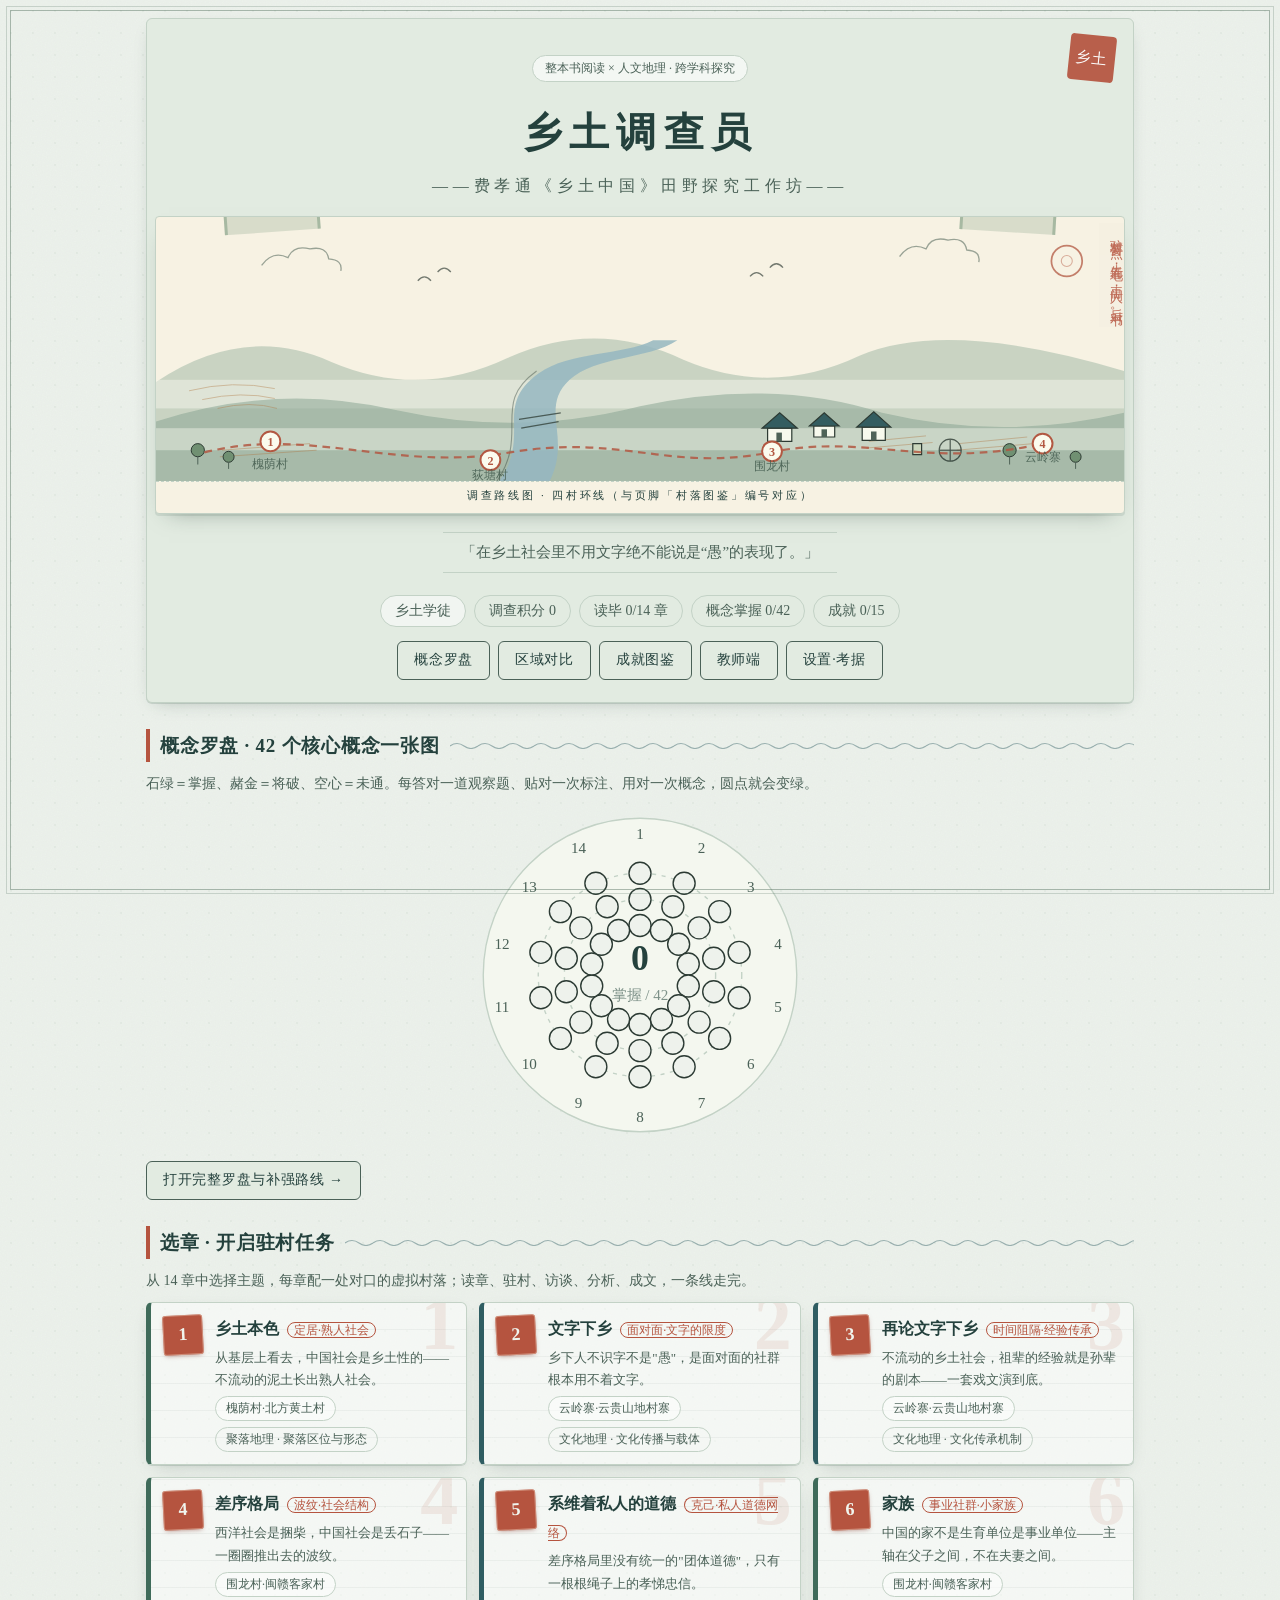
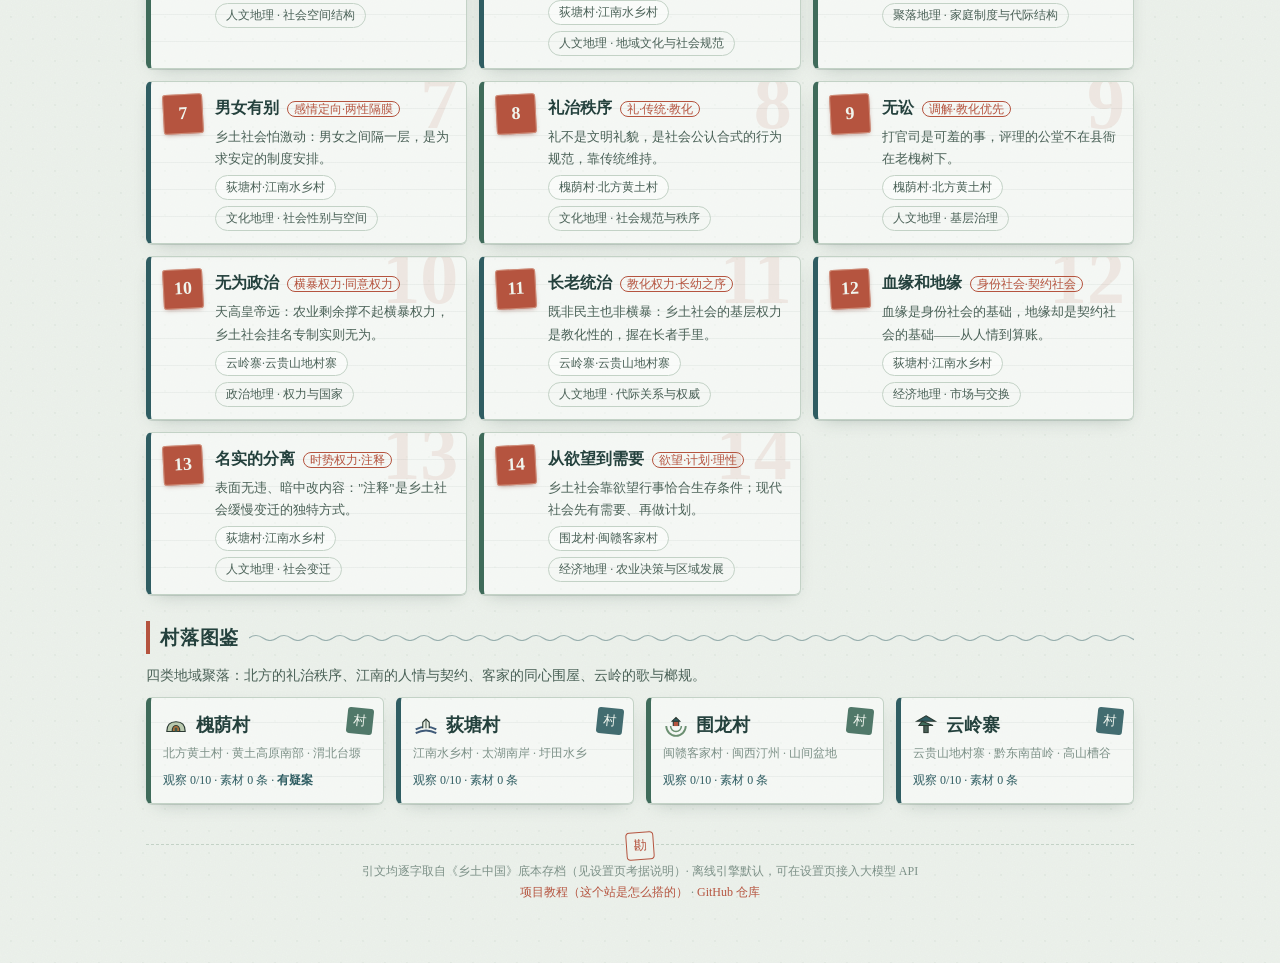
==== commit c6abcb34: "新增：概念罗盘（42概念证据图谱+补强路线）与槐荫村探案「花椒药害案」（调查本+结案陈词）；成就 13→15" ====
--- a/手机单文件版.html
+++ b/手机单文件版.html
@@ -440,6 +440,46 @@
   .tape { width: 64px; height: 18px; }
   .hero-anno { writing-mode: horizontal-rl; border-right: none; border-left: 3px solid var(--cinnabar); padding: 2px 8px; right: 6px; top: 6px; background: rgba(244, 239, 226, .85); }
   .scene-cap { letter-spacing: .12em; }
+}
+
+/* ============================================================
+ * 概念罗盘 + 调查本（驻村探案）
+ * ============================================================ */
+.compasswrap { text-align: center; padding: 6px 0 2px; }
+.compass-svg { width: min(430px, 94%); height: auto; }
+.compass-svg.compact { width: min(330px, 88%); }
+.compass-svg a { cursor: pointer; }
+.compass-svg a:hover circle { stroke: var(--cinnabar); stroke-width: 1.6; }
+.conc-detail .atab td:first-child { width: 46%; color: var(--ink-2); }
+
+.casecard {
+  border: 1px solid var(--line); border-radius: var(--radius);
+  background: rgba(255, 255, 255, .5);
+  padding: 12px 14px; margin: 10px 0;
+}
+.casecard h3 { margin: 0 0 4px; }
+.caseitems { display: flex; flex-direction: column; gap: 8px; margin-top: 8px; align-items: flex-start; }
+.caseheard {
+  border-left: 3px solid var(--green);
+  background: rgba(255, 255, 255, .55);
+  padding: 8px 12px; border-radius: 4px; width: 100%;
+  box-sizing: border-box;
+}
+.caseheard-head { display: flex; gap: 8px; align-items: center; margin-bottom: 4px; flex-wrap: wrap; }
+.casetext { font-size: 14px; line-height: 1.7; }
+.caselock {
+  color: var(--ink-3); font-size: 13px;
+  border: 1px dashed var(--line); border-radius: 4px; padding: 6px 10px;
+}
+.cmap-mark { cursor: pointer; outline: none; }
+.cmap-mark:hover text, .cmap-mark:focus text { fill: var(--cinnabar); }
+textarea#case-text {
+  width: 100%; border: 1px solid var(--line); border-radius: var(--radius);
+  padding: 12px; font-family: inherit; font-size: 14px; line-height: 1.8;
+  background: rgba(255, 255, 255, .6); box-sizing: border-box;
+}
+@media (max-width: 760px) {
+  .compass-svg, .compass-svg.compact { width: 100%; }
 }
 
 </style>
@@ -973,6 +1013,33 @@
       { id: 'fd101', name: '槐荫"评理台"', concept: 'c09c', desc: '老槐树下的碾盘与条石就是本村的"公堂"：评理不上衙门，教化代替判决——把无讼两个字演成了日常。' },
       { id: 'fd102', name: '祠堂的"老规矩碑"', concept: 'c08a', desc: '祠堂门前碑刻族规数条，犯规者"罚戏一台、当众认错"——礼的强制不靠警察，靠脸面与仪式。' }
     ],
+    case: {
+      id: 'xs01',
+      chapter: 'c09',
+      name: '花椒药害案',
+      sub: '一架无人机、一场东南风、两家人',
+      intro: '七月里，秦守田家的花椒正灌浆，叶缘却一片片焦了。同一天上午，白战窑雇的无人机在坡上给玉米打除草剂。两家没上法院，先去了老槐树下。',
+      goal: '走访 8 处地点，听全 16 条证言；4 条关键证言齐了才能结案。',
+      concepts: ['c09c', 'c09b', 'c08a'],
+      testimony: [
+        { id: 'e01', loc: 'f102', who: '秦守田', ask: '这事怎么到了槐树下？', concepts: ['c09c'], text: '那天后晌我就去寻德昌叔。没去乡里，也没去法院——先到槐树底下说理，这是老辈传下的路数。谁家有事都这么走。' },
+        { id: 'e02', loc: 'f102', who: '王德昌', ask: '槐树底下怎么评理？', requires: ['e01'], concepts: ['c09b', 'c09c'], text: '评理不是判案。我把两家叫到碾盘边，先让守田说，再让战窑说，旁人都听着。谁对谁错，不盖章，靠众人点头。点头不算完，还得让人把话说完。' },
+        { id: 'e15', loc: 'f102', who: '秦守田', ask: '你想要个什么结果？', text: '我不是要他倾家荡产。我要的是一个说法：他当着众人认，往后按新规矩来。赔多少倒在其次，脸面上过不去，这日子才难过。' },
+        { id: 'e03', loc: 'f103', who: '秦守田', ask: '药是怎么飘过来的？', key: true, text: '那天刮东南风，我在地头就闻见药味。无人机在坡上打药，雾往低处飘，正压着我这片花椒。叶缘先焦，第二天落果。我拿日历画了圈——七月初九，上午。' },
+        { id: 'e04', loc: 'f103', who: '白战窑', ask: '你当时怎么作业的？', text: '我认。那天赶工，三块地一天打完。无人机起飞前我没看风向，只想着早点收工。可要我把一季的收成全赔上，我砸锅卖铁也不够。' },
+        { id: 'e05', loc: 'f109', who: '白战窑', ask: '作业记录上写了什么？', requires: ['e04'], key: true, text: '账本上记着：七月初九，上午九点，坡上三号地，东南风三级。下午风转了西，我还庆幸打完了。药是除草剂，不是除虫的。这几行，我赖不掉。' },
+        { id: 'e14', loc: 'f109', who: '白战窑', ask: '为什么不去法院？', text: '抬头不见低头见。真上了法院，赢了官司输了人情，往后村里谁还跟我搭手？再说请律师、跑县城，误的工比赔的钱还多。' },
+        { id: 'e06', loc: 'f105', who: '王小满', ask: '村里后来怎么处置？', key: true, concepts: ['c09b'], text: '村委和农技站都来了。取了叶样送县里，报告写的是"药害"。村里让白家出工、出苗，帮秦家补种一季荞麦和花椒苗；台账上记着工数，谁家出了几个工，清清楚楚。' },
+        { id: 'e07', loc: 'f105', who: '齐守拙', ask: '怎么断定是药害？', text: '病斑从叶缘起，成片、顺风向下重，虫害不是这个长相。我教过几年农中，这点还看得出。留样、送检，比在树下争三天都管用。' },
+        { id: 'e08', loc: 'f106', who: '秦守田', ask: '白家怎么认的错？', requires: ['e03', 'e05'], key: true, concepts: ['c08a'], text: '七月十五土地庙前，战窑当着众人给我赔了不是。老规矩说罚戏一台，如今不兴唱戏了，就改成帮工补种。他当众点了头，我这口气才顺。' },
+        { id: 'e09', loc: 'f106', who: '王德昌', ask: '庙前那场认错算什么？', concepts: ['c08a'], text: '这叫"当众"。礼的强制不在官府，在脸面——众人看着你认了，往后你做事就得有个分寸。要是背地里塞钱了事，反倒不算数。' },
+        { id: 'e10', loc: 'f101', who: '王德昌', ask: '这案子最后怎么结的？', requires: ['e02', 'e08'], concepts: ['c09b', 'c09c'], text: '没有判决书。两家在祠堂前立了张"和息字据"：白家帮工补种，秦家不再追究，字据存祠。评理评到这一步，就算结了——不是官断，是众人看着你们把话说完。' },
+        { id: 'e11', loc: 'f101', who: '齐守拙', ask: '字据有法律效力吗？', text: '严格说，那是民间和解，不是判决。可它管用：村里认，乡里也认。如今真有人去法院，村里也不拦，只是背地里要咂舌——"把脸撕到衙门口了"。' },
+        { id: 'e12', loc: 'f107', who: '齐守拙', ask: '检测报告起了什么作用？', text: '报告把"我觉得"变成"纸上写着"。新规矩要进老理儿，靠的就是这个：无人机作业要报备、要看风向、要留记录。老槐树还是那棵槐树，理的条款多了几条。' },
+        { id: 'e13', loc: 'f107', who: '王小满', ask: '村里立了什么新规矩？', text: '村规民约加了一条：无人机打药提前一天报备，作业时看风向、避开花椒地。你说这是"名"还是"实"？名目还是评理，里头的理换了新内容。' },
+        { id: 'e16', loc: 'f108', who: '王小满', ask: '以后这类事怎么办？', text: '乡里想把"无人机作业报备"推到全乡。老辈的评理还在，新的台账也进来了。你看，官道以前走骡马，现在走快递车——路还是那条路，走的东西换了。' }
+      ]
+    },
     npcs: [
       {
         id: 'n101', name: '王德昌', role: '老支书', age: 68, gender: 'm',
@@ -2233,6 +2300,180 @@
   function 权力(v) { const f = v.features.find(x => (x.truth || []).indexOf('c08a') >= 0 || (x.truth || []).indexOf('c11a') >= 0); return f ? f.name + '：' + f.note : '—'; }
   function 交换(v) { const f = v.features.find(x => (x.truth || []).indexOf('c12c') >= 0); return f ? f.name + '：' + f.note : '—'; }
 
+  /* ---------- 概念证据图谱（题目↔概念以 feature.truth 为权威映射，不重复维护标签） ---------- */
+  function conceptSources(book, villages) {
+    const out = {};
+    ((book && book.CHAPTERS) || []).forEach(ch => (ch.concepts || []).forEach(c => {
+      out[c.id] = { cid: c.id, name: c.name, def: c.def, chapterId: ch.id, chapterNo: ch.no, chapterTitle: ch.title, features: [], rules: [], reportVillages: [], caseHits: [] };
+    }));
+    const list = (villages && villages.VILLAGES) || [];
+    list.forEach(v => {
+      (v.chapters || []).forEach(chId => {
+        const ch = (book && book.chapter) ? book.chapter(chId) : null;
+        if (!ch) return;
+        (ch.concepts || []).forEach(c => { if (out[c.id]) out[c.id].reportVillages.push(v.id); });
+      });
+      (v.features || []).forEach(f => (f.truth || []).forEach(cid => {
+        if (out[cid]) out[cid].features.push({ vId: v.id, fId: f.id, name: f.name, ask: f.ask ? f.ask.q : '' });
+      }));
+      (v.npcs || []).forEach(n => (n.rules || []).forEach(r => {
+        if (r.concept && out[r.concept]) out[r.concept].rules.push({ vId: v.id, npcId: n.id, npcName: n.name, kw: (r.kws || [])[0] || '' });
+      }));
+      if (v.case) (v.case.testimony || []).forEach(t => (t.concepts || []).forEach(cid => {
+        if (out[cid]) out[cid].caseHits.push({ vId: v.id, tId: t.id, ask: t.ask });
+      }));
+    });
+    return out;
+  }
+  function masteryOf(e) {
+    const qr = (e && e.quizRight) || 0, qw = (e && e.quizWrong) || 0;
+    const tr = (e && e.tagRight) || 0, tw = (e && e.tagWrong) || 0;
+    const h = (e && e.heard) || 0, r = (e && e.report) || 0;
+    const pos = 2 * qr + 2 * tr + 2 * Math.min(r, 2) + Math.min(h, 2);
+    const neg = 2 * qw + 2 * tw;
+    let status = 'untouched';
+    if (pos >= 4 && pos - neg >= 2) status = 'mastered';
+    else if (pos + neg > 0) status = 'fragile';
+    return { status: status, pos: pos, neg: neg, score: Math.max(0, pos - neg) };
+  }
+  // 全部从当前存档纯推导：重做答对会自动覆盖旧错，刷分无意义
+  function conceptEvidence(state, book, villages) {
+    const src = conceptSources(book, villages);
+    const ev = {};
+    Object.keys(src).forEach(cid => { ev[cid] = { cid: cid, quizRight: 0, quizWrong: 0, tagRight: 0, tagWrong: 0, heard: 0, report: 0 }; });
+    const list = (villages && villages.VILLAGES) || [];
+    list.forEach(v => {
+      const vs = (state && state.villages) ? state.villages[v.id] : null;
+      if (!vs) return;
+      (v.features || []).forEach(f => {
+        const fs = vs.features && vs.features[f.id];
+        if (!fs) return;
+        const truth = f.truth || [];
+        if (fs.seen && f.ask) truth.forEach(cid => { if (ev[cid]) ev[cid][fs.askOk === 1 ? 'quizRight' : 'quizWrong']++; });
+        (fs.myTags || []).forEach(cid => {
+          if (ev[cid]) ev[cid][truth.indexOf(cid) >= 0 ? 'tagRight' : 'tagWrong']++;
+        });
+      });
+      Object.keys(vs.talks || {}).forEach(k => (vs.talks[k].materials || []).forEach(m => (m.tags || []).forEach(cid => { if (ev[cid]) ev[cid].heard++; })));
+      if (v.case && vs.case) (v.case.testimony || []).forEach(t => {
+        if (vs.case.heard && vs.case.heard[t.id]) (t.concepts || []).forEach(cid => { if (ev[cid]) ev[cid].heard++; });
+      });
+      const sub = vs.report && vs.report.submitted;
+      if (sub && sub.text) (v.chapters || []).forEach(chId => {
+        const ch = book.chapter(chId);
+        if (!ch) return;
+        (ch.concepts || []).forEach(c => { if (ev[c.id] && String(sub.text).indexOf(c.name) >= 0) ev[c.id].report++; });
+      });
+    });
+    Object.keys(ev).forEach(cid => {
+      const m = masteryOf(ev[cid]);
+      ev[cid].status = m.status; ev[cid].pos = m.pos; ev[cid].neg = m.neg;
+    });
+    return ev;
+  }
+  function conceptSummary(state, book, villages) {
+    const ev = conceptEvidence(state, book, villages);
+    const src = conceptSources(book, villages);
+    const chapters = ((book && book.CHAPTERS) || []).map(ch => ({
+      id: ch.id, no: ch.no, title: ch.title,
+      concepts: (ch.concepts || []).map(c => ({
+        cid: c.id, name: c.name, def: c.def,
+        status: ev[c.id].status, pos: ev[c.id].pos, neg: ev[c.id].neg,
+        evidence: ev[c.id], source: src[c.id]
+      }))
+    }));
+    const counts = { mastered: 0, fragile: 0, untouched: 0 };
+    chapters.forEach(ch => ch.concepts.forEach(c => { counts[c.status]++; }));
+    return {
+      total: chapters.reduce((n, ch) => n + ch.concepts.length, 0),
+      mastered: counts.mastered, fragile: counts.fragile, untouched: counts.untouched,
+      chapters: chapters, evidence: ev, sources: src
+    };
+  }
+
+  /* ---------- 驻村探案（多地点取证 → 追问解锁 → 结案初评） ---------- */
+  function caseState(state, vId) {
+    const v = vState(state, vId);
+    if (!v.case) v.case = { heard: {}, report: { text: '', submitted: null, bestScore: 0 } };
+    if (!v.case.heard) v.case.heard = {};
+    if (!v.case.report) v.case.report = { text: '', submitted: null, bestScore: 0 };
+    if (typeof v.case.report.bestScore !== 'number') v.case.report.bestScore = 0;
+    return v.case;
+  }
+  function caseProgress(state, vId, kase) {
+    const cs = caseState(state, vId);
+    const all = (kase && kase.testimony) || [];
+    const heard = all.filter(t => cs.heard[t.id]).length;
+    const keys = all.filter(t => t.key);
+    const keyHeard = keys.filter(t => cs.heard[t.id]).length;
+    return { heard: heard, total: all.length, keyHeard: keyHeard, keyTotal: keys.length, canReport: keys.length > 0 && keyHeard >= keys.length };
+  }
+  function caseAt(state, vId, kase, locId) {
+    const cs = caseState(state, vId);
+    return ((kase && kase.testimony) || []).filter(t => t.loc === locId).map(t => ({
+      testimony: t,
+      heard: !!cs.heard[t.id],
+      locked: (t.requires || []).some(id => !cs.heard[id])
+    }));
+  }
+  function caseAsk(state, vId, kase, tId) {
+    if (!kase) return { ok: false, reason: '这个村子还没有案件。' };
+    const t = (kase.testimony || []).find(x => x.id === tId);
+    if (!t) return { ok: false, reason: '这条证言不存在。' };
+    const cs = caseState(state, vId);
+    const missing = (t.requires || []).filter(id => !cs.heard[id]);
+    if (missing.length) {
+      const names = missing.map(id => { const m = (kase.testimony || []).find(x => x.id === id); return m ? m.ask : id; });
+      return { ok: false, reason: '还问不出这句——先听：' + names.join('；'), locked: missing };
+    }
+    const already = !!cs.heard[tId];
+    if (!already) { cs.heard[tId] = new Date().toISOString(); addPoints(state, 1); log(state, 'case-hear', vId + '/' + tId); }
+    return { ok: true, text: t.text, already: already, testimony: t, progress: caseProgress(state, vId, kase) };
+  }
+  function caseGrade(text, kase, village, book) {
+    const t = String(text || '');
+    const advice = [];
+    let score = 0;
+    const parts = ['一、', '二、', '三、', '四、'];
+    const partHit = parts.filter(p => t.indexOf(p) >= 0).length;
+    score += partHit * 6; // 24
+    if (partHit < 4) advice.push('结构缺 ' + (4 - partHit) + ' 节——按「案由／双方说法／矛盾与查证／依礼评理」四节写。');
+    const len = t.replace(/\s/g, '').length;
+    if (len >= 300) score += 16; else advice.push('正文约 ' + len + ' 字，建议写到 300 字以上（还差 ' + Math.max(0, 300 - len) + ' 字）。');
+    const names = ((village && village.npcs) || []).map(n => n.name);
+    const cited = names.filter(n => t.indexOf(n) >= 0).length;
+    score += Math.min(18, cited * 6);
+    if (cited < 3) advice.push('引用村民说法不足（检出 ' + cited + ' 位）——至少引三位当事人的原话。');
+    const cn = ((kase && kase.concepts) || []).map(cid => cname(book, cid));
+    const used = cn.filter(n => t.indexOf(n) >= 0).length;
+    score += Math.min(15, used * 5);
+    if (used < 2) advice.push('核心概念只出现 ' + used + ' 个（建议 ≥2）——把「无讼」「评理」这类名字用进分析。');
+    const factGroups = [['台账', '作业记录'], ['风向', '东南风', '西风'], ['补种', '帮工'], ['认错', '当众']];
+    const factHit = factGroups.filter(g => g.some(k => t.indexOf(k) >= 0)).length;
+    score += Math.min(15, factHit * 4);
+    if (factHit < 3) advice.push('关键事实（台账／风向／补种／认错）落笔不足——结案要能对上证据。');
+    const quotes = (t.match(/「[^」]{6,}」/g) || []).length;
+    score += Math.min(12, quotes * 4);
+    if (quotes < 2) advice.push('直接引语（「」）不足 2 处——让当事人自己说话。');
+    score = clamp(Math.round(score), 0, 100);
+    return { score: score, stars: score >= 85 ? 3 : score >= 70 ? 2 : score >= 50 ? 1 : 0, advice: advice, gradedAt: new Date().toISOString() };
+  }
+  function caseSubmit(state, vId, text, kase, village, book) {
+    const prog = caseProgress(state, vId, kase);
+    if (!prog.canReport) return { ok: false, reason: '关键证言还没听全（' + prog.keyHeard + '/' + prog.keyTotal + '），先别结案。', grade: null, progress: prog };
+    const cs = caseState(state, vId);
+    const grade = caseGrade(text, kase, village, book);
+    const first = !cs.report.submitted;
+    const prevBest = cs.report.bestScore || 0;
+    cs.report.text = text;
+    cs.report.submitted = { text: text, grade: grade, at: new Date().toISOString() };
+    if (first) addPoints(state, 10);
+    if (grade.score >= 85 && grade.score > prevBest) addPoints(state, 5);
+    cs.report.bestScore = Math.max(prevBest, grade.score);
+    log(state, 'case-report', vId + '=' + grade.score);
+    return { ok: true, grade: grade, first: first, progress: prog };
+  }
+
   /* ---------- 成就与称号 ---------- */
   const ACHIEVEMENTS = [
     { id: 'a01', name: '开卷有益', desc: '读毕第一章', test: s => Object.keys(s.chapters).length >= 1 },
@@ -2252,7 +2493,12 @@
     { id: 'a10', name: '区域比兴', desc: '完成一次双村对比', test: s => s.compareDone.length >= 1 },
     { id: 'a11', name: '空间慧眼', desc: '集齐 8 处地理"发现"', test: s => Object.keys(s.villages).reduce((n, vid) => n + Object.keys(s.villages[vid].finds || {}).length, 0) >= 8 },
     { id: 'a12', name: '名师点睛', desc: '任一报告初评达优秀（≥85）', test: s => Object.keys(s.villages).some(vid => s.villages[vid].report && s.villages[vid].report.submitted && s.villages[vid].report.submitted.grade.score >= 85) },
-    { id: 'a13', name: '熟人社会', desc: '与同一位村民深谈 8 轮以上', test: s => Object.keys(s.villages).some(vid => Object.keys(s.villages[vid].talks || {}).some(k => s.villages[vid].talks[k].turns >= 8)) }
+    { id: 'a13', name: '熟人社会', desc: '与同一位村民深谈 8 轮以上', test: s => Object.keys(s.villages).some(vid => Object.keys(s.villages[vid].talks || {}).some(k => s.villages[vid].talks[k].turns >= 8)) },
+    { id: 'a14', name: '概念成图', desc: '全书掌握 12 个以上核心概念', test: s => conceptSummary(s, root.XT_BOOK, root.XT_VILLAGES).mastered >= 12 },
+    { id: 'a15', name: '结案陈词', desc: '探案结案报告初评 ≥80 分', test: s => Object.keys(s.villages).some(vid => {
+      const vs = s.villages[vid];
+      return vs && vs.case && vs.case.report && vs.case.report.submitted && vs.case.report.submitted.grade.score >= 80;
+    }) }
   ];
   function checkAchievements(state) {
     const got = [];
@@ -2345,6 +2591,8 @@
     analyzeVillage: analyzeVillage, discoverFind: discoverFind,
     buildReport: buildReport, gradeReport: gradeReport, submitReport: submitReport,
     compareVillages: compareVillages,
+    conceptSources: conceptSources, conceptEvidence: conceptEvidence, masteryOf: masteryOf, conceptSummary: conceptSummary,
+    caseState: caseState, caseProgress: caseProgress, caseAt: caseAt, caseAsk: caseAsk, caseGrade: caseGrade, caseSubmit: caseSubmit,
     ACHIEVEMENTS: ACHIEVEMENTS, checkAchievements: checkAchievements,
     LEVELS: LEVELS, levelOf: levelOf,
     demoClass: demoClass,
@@ -2679,9 +2927,10 @@
       return `<a class="vilcard" style="--spine:${spine}" href="#/village/${v.id}">
         <div class="vilname"><span class="vilglyph">${VIL_GLYPHS[v.id] || ''}</span>${esc(v.name)}</div>
         <div class="viltype">${esc(v.type)} · ${esc(v.region)}</div>
-        <div class="vilprog">观察 ${obsN}/${v.features.length} · 素材 ${matN} 条${vs && vs.report && vs.report.submitted ? ' · 报告已交' : ''}</div>
+        <div class="vilprog">观察 ${obsN}/${v.features.length} · 素材 ${matN} 条${vs && vs.report && vs.report.submitted ? ' · 报告已交' : ''}${v.case ? ' · <b>有疑案</b>' : ''}</div>
       </a>`;
     }).join('');
+    const csum = E.conceptSummary(state, BOOK, VILLAGES);
     return `
     <header class="hero">
       <div class="hero-badge">整本书阅读 × 人文地理 · 跨学科探究</div>
@@ -2698,15 +2947,21 @@
         <span class="chip big">${esc(lvl.name)}</span>
         <span class="chip ghost big">调查积分 ${state.points}</span>
         <span class="chip ghost big">读毕 ${readN}/14 章</span>
+        <span class="chip ghost big">概念掌握 ${csum.mastered}/${csum.total}</span>
         <span class="chip ghost big">成就 ${achN}/${E.ACHIEVEMENTS.length}</span>
       </div>
       <div class="hero-nav">
+        <a class="btn" href="#/compass">概念罗盘</a>
         <a class="btn" href="#/compare">区域对比</a>
         <a class="btn" href="#/ach">成就图鉴</a>
         <a class="btn ghost" href="#/teacher">教师端</a>
         <a class="btn ghost" href="#/settings">设置·考据</a>
       </div>
     </header>
+    <section class="sec"><h2>概念罗盘 · 42 个核心概念一张图</h2><p class="sec-sub">石绿＝掌握、赭金＝将破、空心＝未通。每答对一道观察题、贴对一次标注、用对一次概念，圆点就会变绿。</p>
+      <div class="compasswrap">${compassSVG(true)}</div>
+      <div class="action-row"><a class="btn" href="#/compass">打开完整罗盘与补强路线 →</a></div>
+    </section>
     <section class="sec"><h2>选章 · 开启驻村任务</h2><p class="sec-sub">从 14 章中选择主题，每章配一处对口的虚拟村落；读章、驻村、访谈、分析、成文，一条线走完。</p>
       <div class="chgrid">${chCards}</div>
     </section>
@@ -2743,6 +2998,7 @@
     <section class="sec action-row">
       <button class="btn primary" id="mark-read" ${read ? 'disabled' : ''}>${read ? '✓ 本章已读毕' : '标记本章读毕（积分+5）'}</button>
       <a class="btn" href="#/village/${vil.id}">前往对口村落「${esc(vil.name)}」驻村 →</a>
+      ${vil.case && vil.case.chapter === c.id ? `<a class="btn primary" href="#/village/${vil.id}/case">去${esc(vil.name)}办案 · ${esc(vil.case.name)} →</a>` : ''}
     </section>`;
   }
 
@@ -2778,6 +3034,7 @@
       <a href="#/village/${v.id}/talk">村民访谈</a>
       <a href="#/village/${v.id}/analyze">语义分析</a>
       <a href="#/village/${v.id}/report">考察报告</a>
+      ${v.case ? `<a href="#/village/${v.id}/case">调查本</a>` : ''}
     </nav>
     <section class="sec"><h2>村落平面（手绘鸟瞰）</h2>${drawMap(v, state, false)}${mapLegendHtml()}</section>
     <section class="sec"><h2>地理背景</h2><p>${esc(v.intro)}</p>
@@ -2883,7 +3140,7 @@
   }
 
   /* ---------- 视图：访谈 ---------- */
-  function viewTalk(vId, presetNpc) {
+  function viewTalk(vId, presetNpc, presetQ) {
     const v = VILLAGES.village(vId);
     if (!v) return '<p class="empty">村落不存在。</p>';
     E.visit(state, v.id);
@@ -2900,7 +3157,7 @@
     <div class="chatwrap">
       <div class="chatlog" id="chatlog"></div>
       <div class="chatbar">
-        <input id="chatin" type="text" placeholder="向这位村民提问…（回车发送）" maxlength="120"/>
+        <input id="chatin" type="text" placeholder="向这位村民提问…（回车发送）" maxlength="120" value="${esc(presetQ || '')}"/>
         <button class="btn primary" id="chatsend">提问</button>
       </div>
     </div>
@@ -3143,6 +3400,198 @@
       <ul>${g.advice.map(a => '<li>' + esc(a) + '</li>').join('') || '<li>各项达标，可以提交给老师终审。</li>'}</ul></div>`;
   }
 
+  /* ---------- 概念罗盘（14 扇区 × 3 环 = 42 概念点，纯推导着色） ---------- */
+  function statusChip(status) {
+    const map = { mastered: ['掌握', 'ok'], fragile: ['将破', ''], untouched: ['未通', 'ghost'] };
+    const m = map[status] || ['?', 'ghost'];
+    return `<span class="chip ${m[1]}">${m[0]}</span>`;
+  }
+  function compassSVG(compact) {
+    const sum = E.conceptSummary(state, BOOK, VILLAGES);
+    const C = 120, N = 14;
+    const fill = s => s === 'mastered' ? '#2f5d62' : s === 'fragile' ? '#c8a15a' : '#eef2ec';
+    const dots = [];
+    sum.chapters.forEach((ch, ci) => {
+      const ang = -Math.PI / 2 + ci * (Math.PI * 2 / N);
+      ch.concepts.forEach((c, j) => {
+        const r = 36 + j * 19;
+        const x = (C + Math.cos(ang) * r).toFixed(1), y = (C + Math.sin(ang) * r).toFixed(1);
+        dots.push(`<a href="#/compass?c=${c.cid}"><circle cx="${x}" cy="${y}" r="8" fill="${fill(c.status)}" stroke="#2b3a33" stroke-width="1"><title>${esc(ch.no + '章 · ' + c.name)}</title></circle></a>`);
+      });
+    });
+    const labels = sum.chapters.map((ch, ci) => {
+      const ang = -Math.PI / 2 + ci * (Math.PI * 2 / N);
+      const x = (C + Math.cos(ang) * 103).toFixed(1), y = (C + Math.sin(ang) * 103 + 4).toFixed(1);
+      return `<text x="${x}" y="${y}" text-anchor="middle" font-size="11" fill="#4a6157">${ch.no}</text>`;
+    }).join('');
+    const rings = [36, 55, 74].map(r => `<circle cx="${C}" cy="${C}" r="${r}" fill="none" stroke="#c3d2c6" stroke-width="1" stroke-dasharray="3 4"/>`).join('');
+    return `<svg class="compass-svg${compact ? ' compact' : ''}" viewBox="0 0 240 240" role="img" aria-label="概念罗盘：42 个核心概念掌握地图">
+      <circle cx="${C}" cy="${C}" r="114" fill="#f4f7ef" stroke="#c3d2c6"/>
+      ${rings}
+      <text x="${C}" y="${C - 4}" text-anchor="middle" font-size="26" font-weight="bold" fill="#24413d">${sum.mastered}</text>
+      <text x="${C}" y="${C + 18}" text-anchor="middle" font-size="11" fill="#7d9188">掌握 / ${sum.total}</text>
+      ${dots}
+      ${labels}
+    </svg>`;
+  }
+  function viewCompass(selCid) {
+    const sum = E.conceptSummary(state, BOOK, VILLAGES);
+    let detail = '';
+    if (selCid && sum.evidence[selCid]) {
+      const c = sum.sources[selCid], e = sum.evidence[selCid];
+      const routes = ['<a class="btn sm" href="#/book/' + c.chapterId + '">回读「' + esc(c.chapterTitle) + '」</a>'];
+      if (c.features.length) routes.push('<a class="btn sm" href="#/village/' + c.features[0].vId + '/map?f=' + c.features[0].fId + '">去观察「' + esc(c.features[0].name) + '」</a>');
+      if (c.rules.length) routes.push('<a class="btn sm" href="#/village/' + c.rules[0].vId + '/talk?npc=' + c.rules[0].npcId + '&q=' + encodeURIComponent(c.rules[0].kw) + '">去问「' + esc(c.rules[0].npcName) + '」</a>');
+      if (c.caseHits.length) routes.push('<a class="btn sm" href="#/village/' + c.caseHits[0].vId + '/case">去探案听证言</a>');
+      if (c.reportVillages.length) routes.push('<a class="btn sm" href="#/village/' + c.reportVillages[0] + '/report">写报告用上它</a>');
+      detail = `<section class="sec conc-detail"><h2>${esc(c.name)} ${statusChip(e.status)}</h2>
+        <p>${esc(c.def)}</p>
+        <table class="atab"><tr><th>证据</th><th>计数</th></tr>
+          <tr><td>观察题 答对 / 答错</td><td>${e.quizRight} / ${e.quizWrong}</td></tr>
+          <tr><td>标注 命中 / 乱标</td><td>${e.tagRight} / ${e.tagWrong}</td></tr>
+          <tr><td>访谈听到</td><td>${e.heard}</td></tr>
+          <tr><td>探案证言</td><td>${c.caseHits.length ? c.caseHits.map(h => esc(h.ask)).join('、') : '—'}</td></tr>
+          <tr><td>报告用上</td><td>${e.report} 次</td></tr>
+        </table>
+        <p class="hint">补强路线：石绿涨到 4 分且无明显错漏，即从「将破」转「掌握」。</p>
+        <div class="action-row">${routes.join('')}</div>
+      </section>`;
+    }
+    const groups = sum.chapters.map(ch => `<div class="casecard"><h3>第${ch.no}章 · ${esc(ch.title)}</h3><div class="tagrow">${ch.concepts.map(c =>
+      `<a class="chip ${c.status === 'mastered' ? 'ok' : c.status === 'untouched' ? 'ghost' : ''}" ${c.status === 'fragile' ? 'style="border-color:#b0713a;color:#b0713a"' : ''} href="#/compass?c=${c.cid}">${esc(c.name)}·${c.status === 'mastered' ? '掌握' : c.status === 'fragile' ? '将破' : '未通'}</a>`).join('')}</div></div>`).join('');
+    return `
+    <div class="crumb"><a href="#/">← 返回首页</a></div>
+    <header class="pagehead"><h1>概念罗盘</h1>
+      <p class="sec-sub">42 个核心概念一张图：石绿＝掌握、赭金＝将破、空心＝未通。点圆点看证据与补强路线。</p>
+      <div class="progress-chips">
+        <span class="chip ok">掌握 ${sum.mastered}</span>
+        <span class="chip" style="border-color:#b0713a;color:#b0713a">将破 ${sum.fragile}</span>
+        <span class="chip ghost">未通 ${sum.untouched}</span>
+      </div>
+    </header>
+    <div class="compasswrap">${compassSVG(false)}</div>
+    ${detail}
+    <section class="sec"><h2>14 章 · 42 概念清单</h2>${groups}</section>`;
+  }
+
+  /* ---------- 视图：调查本（驻村探案） ---------- */
+  function caseMapSVG(v, kase) {
+    const cs = E.caseState(state, v.id);
+    const locs = v.features.filter(f => kase.testimony.some(t => t.loc === f.id));
+    const marks = locs.map(f => {
+      const entries = E.caseAt(state, v.id, kase, f.id);
+      const heardAll = entries.every(e => e.heard);
+      const anyHeard = entries.some(e => e.heard);
+      const dot = heardAll ? '#2f5d62' : anyHeard ? '#c8a15a' : '#eef2ec';
+      return `<g class="cmap-mark" transform="translate(${f.x},${f.y})" data-loc="${f.id}" tabindex="0">
+        <circle r="4.6" fill="${dot}" stroke="#2b3a33" stroke-width=".6"/>
+        <text x="0" y="12" text-anchor="middle" font-size="3.6" fill="#24413d" style="paint-order:stroke" stroke="${v.mapTheme.ground}" stroke-width="1">${esc(f.name)}</text>
+      </g>`;
+    }).join('');
+    return `<svg class="vmap" viewBox="0 0 100 100" preserveAspectRatio="xMidYMid meet" role="img" aria-label="案发地点分布图">
+      <rect x="0" y="0" width="100" height="100" fill="${v.mapTheme.ground}"/>
+      ${villageDecor(v)}
+      ${marks}
+    </svg>`;
+  }
+  function viewCase(vId) {
+    const v = VILLAGES.village(vId);
+    const kase = v && v.case;
+    if (!v) return '<p class="empty">村落不存在。</p>';
+    if (!kase) return '<p class="empty">这个村子暂无案件。</p>';
+    E.visit(state, v.id); checkAch();
+    const cs = E.caseState(state, v.id);
+    const prog = E.caseProgress(state, v.id, kase);
+    const sub = cs.report.submitted;
+    const locs = v.features.filter(f => kase.testimony.some(t => t.loc === f.id));
+    const locCards = locs.map(f => {
+      const entries = E.caseAt(state, v.id, kase, f.id);
+      const items = entries.map(en => {
+        const t = en.testimony;
+        if (en.heard) return `<div class="caseheard"><div class="caseheard-head"><b>${esc(t.who)}</b><span class="chip ghost sm">${esc(t.ask)}</span></div><div class="casetext">${esc(t.text)}</div></div>`;
+        if (en.locked) return `<div class="caselock">【待解锁】这条说法要先听到别的证言——去别处走走再回来。</div>`;
+        return `<button class="btn sm case-ask" data-tid="${t.id}">问「${esc(t.who)}」：${esc(t.ask)}</button>`;
+      }).join('');
+      return `<div class="casecard" id="case-loc-${f.id}"><h3>${esc(f.name)}</h3><p class="hint">${esc(f.note)}</p><div class="caseitems">${items}</div></div>`;
+    }).join('');
+    const tabs = [
+      `<a href="#/village/${v.id}">村落档案</a>`,
+      `<a href="#/village/${v.id}/map">空间观察</a>`,
+      `<a href="#/village/${v.id}/talk">村民访谈</a>`,
+      `<a href="#/village/${v.id}/analyze">语义分析</a>`,
+      `<a href="#/village/${v.id}/report">考察报告</a>`,
+      `<a class="on" href="#/village/${v.id}/case">调查本</a>`
+    ].join('');
+    return `
+    <div class="crumb"><a href="#/village/${vId}">← ${esc(v.name)}档案</a></div>
+    <header class="pagehead"><h1>调查本 · ${esc(kase.name)} <span class="chtheme">${esc(kase.sub)}</span></h1>
+      <p class="geo-chip">${esc(v.name)} · ${esc(v.region)}</p>
+      <div class="progress-chips">
+        <span class="chip">证言 ${prog.heard}/${prog.total}</span>
+        <span class="chip">关键 ${prog.keyHeard}/${prog.keyTotal}</span>
+        <span class="chip ${prog.canReport ? 'ok' : ''}">${prog.canReport ? '可结案' : '关键证言未齐'}</span>
+        ${sub ? `<span class="chip ok">已交 · ${sub.grade.score} 分</span>` : ''}
+      </div>
+    </header>
+    <nav class="tabs">${tabs}</nav>
+    <section class="sec"><h2>案情</h2><p>${esc(kase.intro)}</p><p class="hint">${esc(kase.goal)}</p></section>
+    <section class="sec"><h2>取证地图（石绿＝听全，赭金＝听过，空心＝未去）</h2>${caseMapSVG(v, kase)}</section>
+    <section class="sec"><h2>地点与证言</h2>${locCards}</section>
+    <section class="sec"><h2>结案陈词</h2>
+      <p class="sec-sub">四节结构：案由／双方说法／矛盾与查证／依礼评理。关键证言齐了才能交。</p>
+      <textarea id="case-text" rows="14" placeholder="${prog.canReport ? '把这场评理的来龙去脉写下来……' : '关键证言未齐，先去取证……'}">${esc(cs.report.text || '')}</textarea>
+      <div class="action-row">
+        <button class="btn" id="grade-case">保存并初评</button>
+        <button class="btn primary" id="submit-case" ${prog.canReport ? '' : 'disabled'}>提交结案</button>
+      </div>
+      <div id="case-gradebox"></div>
+    </section>`;
+  }
+  function bindCase(vId) {
+    const v = VILLAGES.village(vId);
+    if (!v || !v.case) return;
+    app.querySelectorAll('.case-ask').forEach(b => b.addEventListener('click', () => {
+      const ta = document.getElementById('case-text');
+      if (ta) E.caseState(state, v.id).report.text = ta.value; // 保留未提交正文
+      const r = E.caseAsk(state, v.id, v.case, b.getAttribute('data-tid'));
+      save(); checkAch();
+      if (!r.ok) { toast(r.reason); return; }
+      toast(r.already ? '这条已经听过了' : '已记入调查本（证言 ' + r.progress.heard + '/' + r.progress.total + '）');
+      render();
+      const card = document.getElementById('case-loc-' + r.testimony.loc);
+      if (card) card.scrollIntoView({ block: 'center' });
+    }));
+    app.querySelectorAll('.cmap-mark').forEach(g => g.addEventListener('click', () => {
+      const card = document.getElementById('case-loc-' + g.getAttribute('data-loc'));
+      if (card) card.scrollIntoView({ block: 'center' });
+    }));
+    const gr = document.getElementById('grade-case');
+    if (gr) gr.addEventListener('click', () => {
+      const t = document.getElementById('case-text').value;
+      E.caseState(state, v.id).report.text = t;
+      const g = E.caseGrade(t, v.case, v, BOOK);
+      save();
+      document.getElementById('case-gradebox').innerHTML = gradeBoxHtml(g);
+    });
+    const sb = document.getElementById('submit-case');
+    if (sb) sb.addEventListener('click', () => {
+      const t = document.getElementById('case-text').value;
+      if (t.replace(/\s/g, '').length < 100) { toast('结案陈词太短，先写满 100 字'); return; }
+      const r = E.caseSubmit(state, v.id, t, v.case, v, BOOK);
+      save(); checkAch();
+      if (!r.ok) { toast(r.reason); return; }
+      document.getElementById('case-gradebox').innerHTML = gradeBoxHtml(r.grade);
+      const chips = document.querySelector('.progress-chips');
+      if (chips && !chips.querySelector('.chip.ok')) {
+        const chip = document.createElement('span');
+        chip.className = 'chip ok';
+        chip.textContent = '可结案';
+        chips.appendChild(chip);
+      }
+      toast('结案陈词已提交：初评 ' + r.grade.score + ' 分');
+    });
+  }
+
   /* ---------- 视图：区域对比 ---------- */
   function viewCompare() {
     const opt = (v, sel) => `<option value="${v.id}" ${sel ? 'selected' : ''}>${esc(v.name)}（${esc(v.type)}）</option>`;
@@ -3413,12 +3862,20 @@
     else if (r[0] === 'village') {
       const vId = r[1];
       if (!VILLAGES.village(vId)) html = '<p class="empty">村落不存在。</p>';
-      else if (r[2] === 'map') { html = viewMap(vId); binder = () => bindMap(vId); }
-      else if (r[2] === 'talk') { html = viewTalk(vId, r.query.npc); binder = () => bindTalk(vId, r.query.npc); }
+      else if (r[2] === 'map') {
+        html = viewMap(vId);
+        binder = () => {
+          bindMap(vId);
+          if (r.query.f) openFeature(VILLAGES.village(vId), r.query.f);
+        };
+      }
+      else if (r[2] === 'talk') { html = viewTalk(vId, r.query.npc, r.query.q); binder = () => bindTalk(vId, r.query.npc); }
       else if (r[2] === 'analyze') { html = viewAnalyze(vId); binder = () => bindAnalyze(vId); }
       else if (r[2] === 'report') { html = viewReport(vId); binder = () => bindReport(vId); }
+      else if (r[2] === 'case') { html = viewCase(vId); binder = () => bindCase(vId); }
       else html = viewVillage(vId);
     }
+    else if (r[0] === 'compass') { html = viewCompass(r.query.c); }
     else if (r[0] === 'compare') { html = viewCompare(); binder = bindCompare; }
     else if (r[0] === 'ach') { html = viewAch(); }
     else if (r[0] === 'teacher') { html = viewTeacher(); binder = bindTeacher; }
